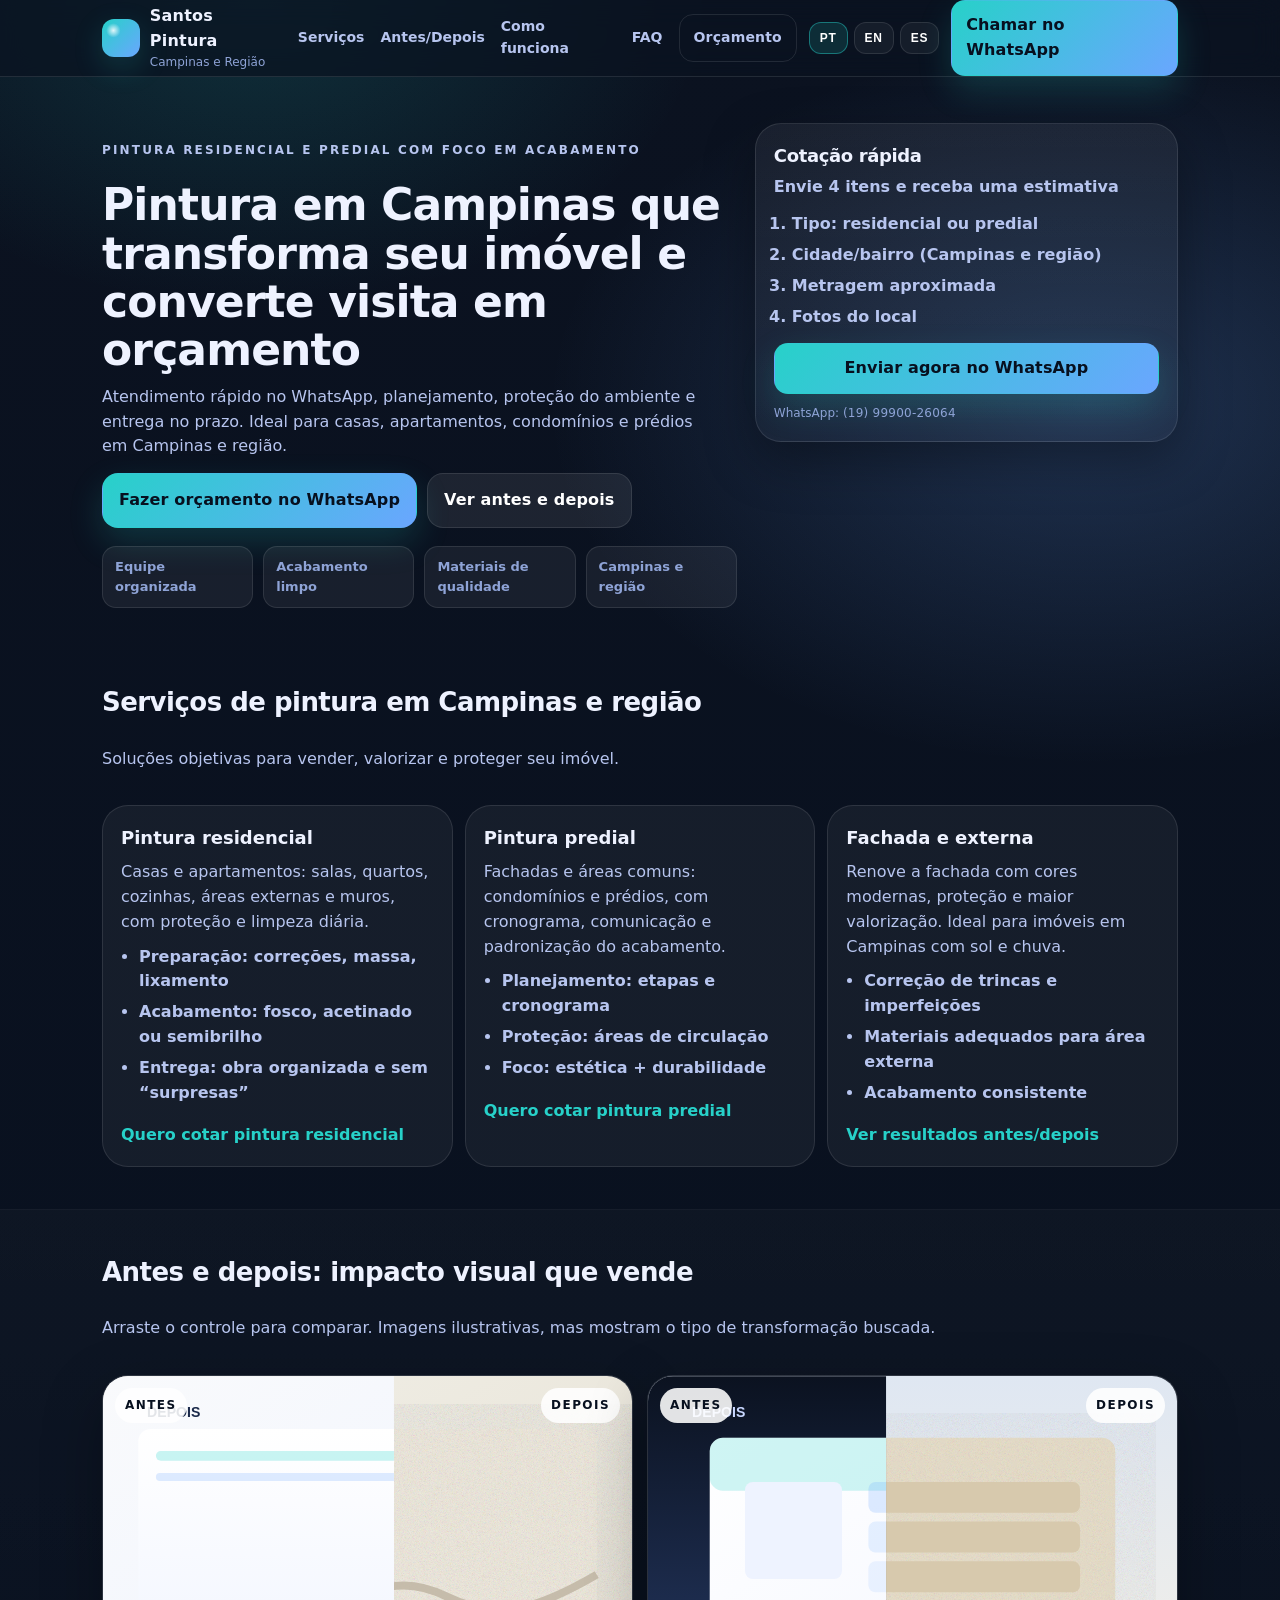
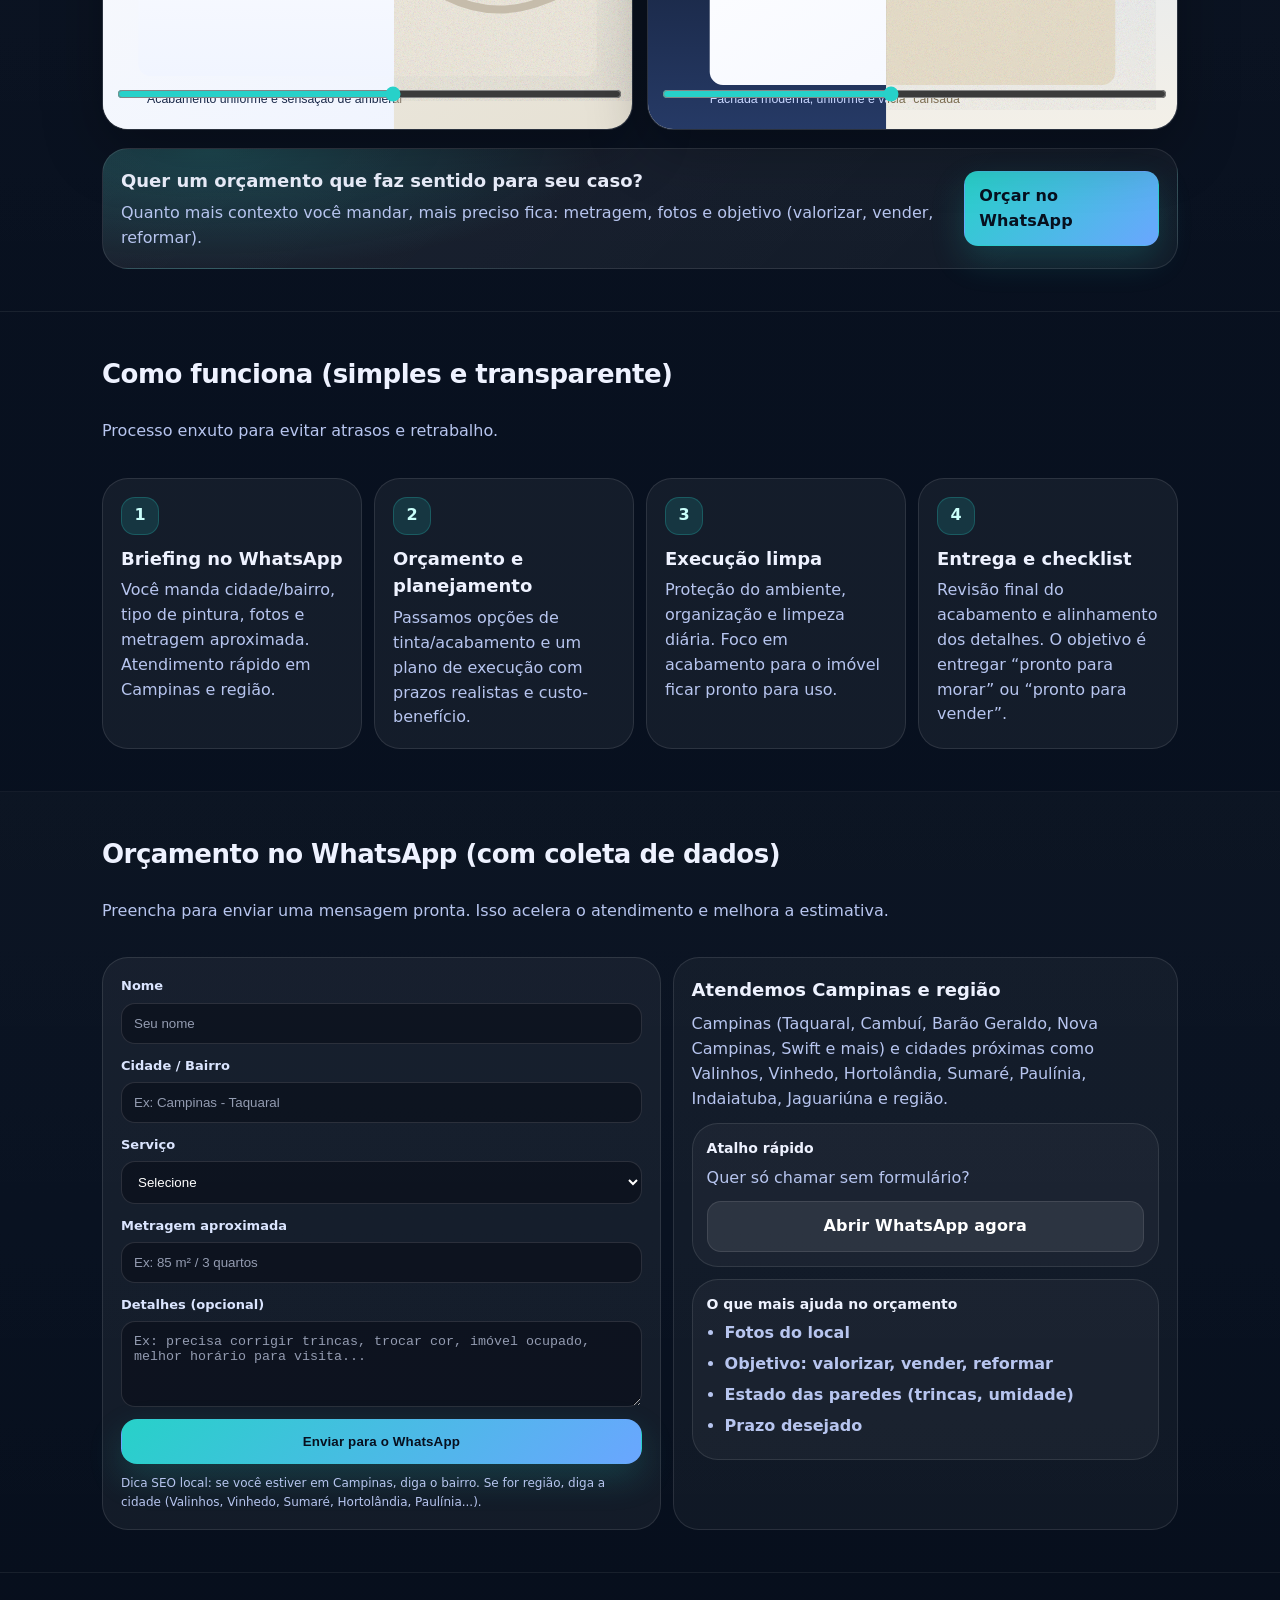
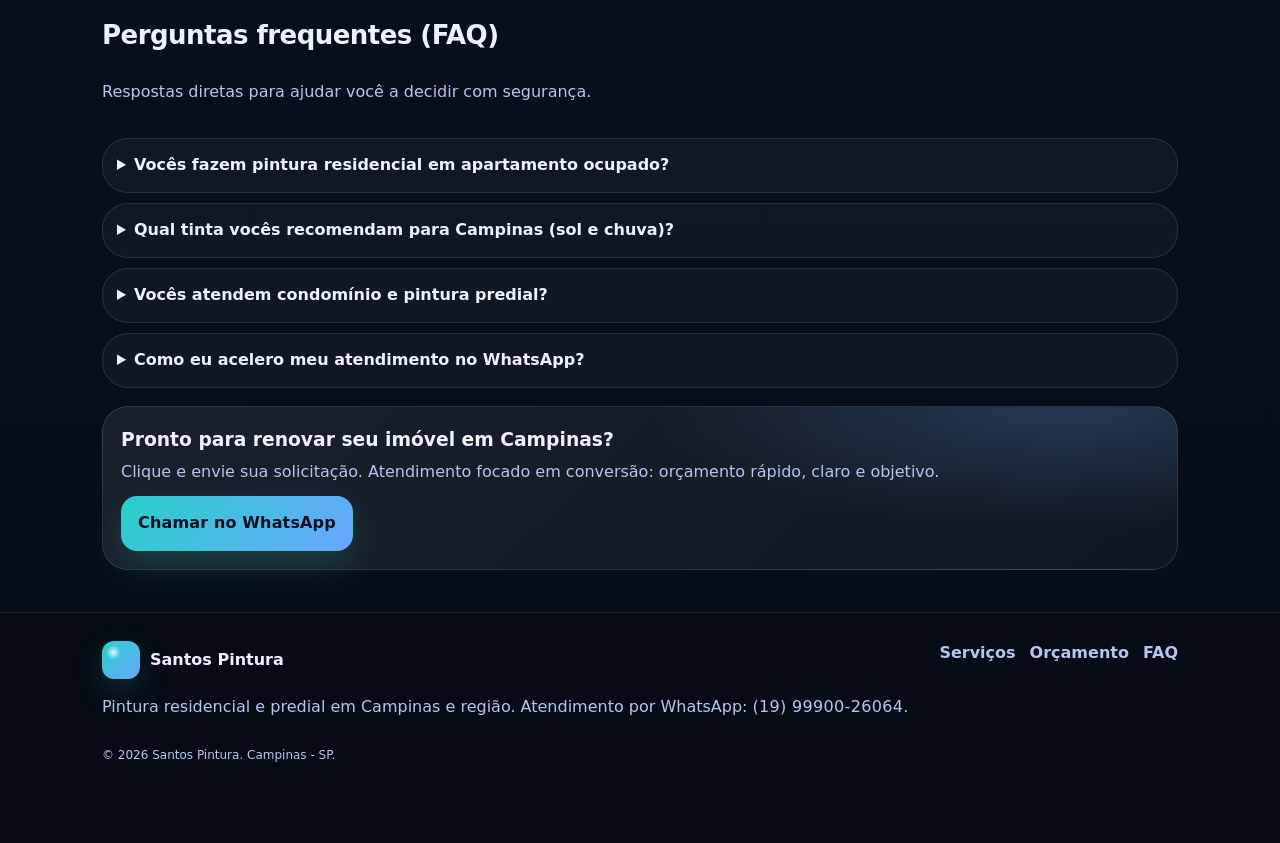
==== index.html @ 074a3c4b "Add language toggle" ====
<!doctype html>
<html lang="pt-BR">
  <head>
    <meta charset="utf-8" />
    <meta name="viewport" content="width=device-width, initial-scale=1" />
    <meta name="theme-color" content="#0b1220" />
    <meta name="robots" content="index,follow,max-image-preview:large,max-snippet:-1,max-video-preview:-1" />
    <title>Pintura Residencial e Predial em Campinas e Região | Santos Pintura</title>
    <meta
      name="description"
      content="Pintura residencial e predial em Campinas e região: orçamento rápido no WhatsApp, acabamento limpo, equipe organizada e entrega no prazo. Faça uma cotação agora."
    />
    <link rel="canonical" href="https://balaocastelo-dev.github.io/santospintura/" />
    <meta property="og:type" content="website" />
    <meta property="og:locale" content="pt_BR" />
    <meta property="og:site_name" content="Santos Pintura" />
    <meta property="og:title" content="Pintura Residencial e Predial em Campinas e Região | Santos Pintura" />
    <meta
      property="og:description"
      content="Orçamento rápido no WhatsApp. Pintura residencial e predial com acabamento limpo, equipe organizada e entrega no prazo em Campinas e região."
    />
    <meta property="og:url" content="https://balaocastelo-dev.github.io/santospintura/" />
    <meta property="og:image" content="data:image/svg+xml;utf8,<?xml version='1.0' encoding='UTF-8'?><svg xmlns='http://www.w3.org/2000/svg' width='1200' height='630' viewBox='0 0 1200 630'><defs><linearGradient id='g' x1='0' y1='0' x2='1' y2='1'><stop offset='0' stop-color='%230b1220'/><stop offset='1' stop-color='%231b2a4a'/></linearGradient></defs><rect width='1200' height='630' rx='36' fill='url(%23g)'/><circle cx='980' cy='160' r='120' fill='%2327d1c9' opacity='0.25'/><circle cx='1040' cy='220' r='160' fill='%236aa6ff' opacity='0.22'/><text x='72' y='220' fill='white' font-family='Segoe UI,Arial' font-size='58' font-weight='700'>Santos Pintura</text><text x='72' y='290' fill='%23c9d7ff' font-family='Segoe UI,Arial' font-size='34'>Pintura residencial e predial em Campinas</text><rect x='72' y='340' width='470' height='78' rx='18' fill='%2327d1c9'/><text x='104' y='392' fill='%230b1220' font-family='Segoe UI,Arial' font-size='30' font-weight='700'>Orçamento no WhatsApp</text><text x='72' y='480' fill='%23c9d7ff' font-family='Segoe UI,Arial' font-size='26'>Campinas • Valinhos • Vinhedo • Sumaré • Hortolândia</text></svg>" />
    <link rel="stylesheet" href="./styles.css" />
    <script type="application/ld+json">
      {
        "@context": "https://schema.org",
        "@type": "LocalBusiness",
        "name": "Santos Pintura",
        "url": "https://balaocastelo-dev.github.io/santospintura/",
        "telephone": "+55-19-99900-26064",
        "areaServed": [
          "Campinas - SP",
          "Valinhos - SP",
          "Vinhedo - SP",
          "Sumaré - SP",
          "Hortolândia - SP",
          "Paulínia - SP",
          "Indaiatuba - SP",
          "Jaguariúna - SP",
          "Americana - SP",
          "Nova Odessa - SP",
          "Santa Bárbara d'Oeste - SP"
        ],
        "address": { "@type": "PostalAddress", "addressLocality": "Campinas", "addressRegion": "SP", "addressCountry": "BR" },
        "geo": { "@type": "GeoCoordinates", "latitude": -22.9056, "longitude": -47.0608 },
        "priceRange": "$$",
        "openingHours": "Mo-Sa 08:00-18:00",
        "makesOffer": [
          {
            "@type": "Offer",
            "itemOffered": {
              "@type": "Service",
              "name": "Pintura residencial",
              "serviceType": "Pintura interna e externa",
              "areaServed": "Campinas e região"
            }
          },
          {
            "@type": "Offer",
            "itemOffered": {
              "@type": "Service",
              "name": "Pintura predial",
              "serviceType": "Pintura de fachada e áreas comuns",
              "areaServed": "Campinas e região"
            }
          }
        ]
      }
    </script>
    <script type="application/ld+json">
      {
        "@context": "https://schema.org",
        "@type": "FAQPage",
        "mainEntity": [
          {
            "@type": "Question",
            "name": "Vocês atendem Campinas e região?",
            "acceptedAnswer": {
              "@type": "Answer",
              "text": "Sim. Atendemos Campinas e cidades próximas como Valinhos, Vinhedo, Sumaré, Hortolândia, Paulínia, Indaiatuba, Jaguariúna e região."
            }
          },
          {
            "@type": "Question",
            "name": "Como funciona o orçamento pelo WhatsApp?",
            "acceptedAnswer": {
              "@type": "Answer",
              "text": "Você envia o tipo de serviço (residencial ou predial), a cidade/bairro, a metragem aproximada e fotos. Nós retornamos com estimativa e opções de visita técnica em Campinas e região."
            }
          },
          {
            "@type": "Question",
            "name": "Vocês fazem pintura com pouca sujeira?",
            "acceptedAnswer": {
              "@type": "Answer",
              "text": "Sim. Trabalhamos com proteção de móveis/pisos, organização do ambiente e limpeza diária. O objetivo é entregar uma obra de pintura limpa e com acabamento."
            }
          },
          {
            "@type": "Question",
            "name": "Em quanto tempo uma pintura residencial fica pronta?",
            "acceptedAnswer": {
              "@type": "Answer",
              "text": "Depende da metragem, estado das paredes e quantidade de demãos. Após entender seu cenário em Campinas ou região, informamos prazo realista e cronograma."
            }
          }
        ]
      }
    </script>
  </head>
  <body>
    <a class="skip-link" href="#conteudo">Pular para o conteúdo</a>
    <header class="site-header">
      <div class="container header-inner">
        <a class="brand" href="#topo" aria-label="Santos Pintura">
          <span class="brand-mark" aria-hidden="true"></span>
          <span class="brand-text">
            <span class="brand-name">Santos Pintura</span>
            <span class="brand-sub" data-i18n="brand_sub">Campinas e Região</span>
          </span>
        </a>
        <nav class="nav" aria-label="Navegação principal">
          <a href="#servicos" data-i18n="nav_services">Serviços</a>
          <a href="#antes-depois" data-i18n="nav_before_after">Antes/Depois</a>
          <a href="#processo" data-i18n="nav_how">Como funciona</a>
          <a href="#faq">FAQ</a>
          <a class="btn btn-ghost" href="#orcamento" data-i18n="nav_quote">Orçamento</a>
        </nav>
        <div class="lang-switch" role="group" aria-label="Idioma">
          <button type="button" data-lang="pt" aria-pressed="true">PT</button>
          <button type="button" data-lang="en" aria-pressed="false">EN</button>
          <button type="button" data-lang="es" aria-pressed="false">ES</button>
        </div>
        <div class="header-cta">
          <a class="btn btn-primary" id="ctaTop" href="#" rel="nofollow" data-i18n="cta_whatsapp">Chamar no WhatsApp</a>
        </div>
      </div>
    </header>

    <main id="conteudo">
      <section class="hero" id="topo">
        <div class="container hero-grid">
          <div class="hero-copy">
            <p class="eyebrow" data-i18n="hero_eyebrow">Pintura residencial e predial com foco em acabamento</p>
            <h1 data-i18n="hero_title">Pintura em Campinas que transforma seu imóvel e converte visita em orçamento</h1>
            <p class="lead" data-i18n="hero_lead">
              Atendimento rápido no WhatsApp, planejamento, proteção do ambiente e entrega no prazo. Ideal para casas, apartamentos,
              condomínios e prédios em Campinas e região.
            </p>
            <div class="hero-actions">
              <a class="btn btn-primary btn-lg" id="ctaHero" href="#" rel="nofollow" data-i18n="cta_quote_whatsapp">Fazer orçamento no WhatsApp</a>
              <a class="btn btn-secondary btn-lg" href="#antes-depois" data-i18n="cta_see_before_after">Ver antes e depois</a>
            </div>
            <ul class="trust">
              <li data-i18n="trust_1">Equipe organizada</li>
              <li data-i18n="trust_2">Acabamento limpo</li>
              <li data-i18n="trust_3">Materiais de qualidade</li>
              <li data-i18n="trust_4">Campinas e região</li>
            </ul>
          </div>
          <div class="hero-card" aria-label="Resumo do serviço">
            <div class="hero-card-top">
              <h2 class="card-title" data-i18n="card_title">Cotação rápida</h2>
              <p class="card-sub" data-i18n="card_sub">Envie 4 itens e receba uma estimativa</p>
            </div>
            <ol class="checklist">
              <li data-i18n="card_check_1">Tipo: residencial ou predial</li>
              <li data-i18n="card_check_2">Cidade/bairro (Campinas e região)</li>
              <li data-i18n="card_check_3">Metragem aproximada</li>
              <li data-i18n="card_check_4">Fotos do local</li>
            </ol>
            <a class="btn btn-primary btn-block" id="ctaCard" href="#" rel="nofollow" data-i18n="cta_send_now">Enviar agora no WhatsApp</a>
            <p class="mini"><span data-i18n="label_whatsapp">WhatsApp</span>: <span class="mono">(19) 99900-26064</span></p>
          </div>
        </div>
      </section>

      <section class="section" id="servicos">
        <div class="container">
          <div class="section-head">
            <h2 data-i18n="services_title">Serviços de pintura em Campinas e região</h2>
            <p class="muted" data-i18n="services_sub">Soluções objetivas para vender, valorizar e proteger seu imóvel.</p>
          </div>
          <div class="cards">
            <article class="card">
              <h3>Pintura residencial</h3>
              <p>Casas e apartamentos: salas, quartos, cozinhas, áreas externas e muros, com proteção e limpeza diária.</p>
              <ul class="bullets">
                <li>Preparação: correções, massa, lixamento</li>
                <li>Acabamento: fosco, acetinado ou semibrilho</li>
                <li>Entrega: obra organizada e sem “surpresas”</li>
              </ul>
              <a class="link" href="#orcamento">Quero cotar pintura residencial</a>
            </article>
            <article class="card">
              <h3>Pintura predial</h3>
              <p>Fachadas e áreas comuns: condomínios e prédios, com cronograma, comunicação e padronização do acabamento.</p>
              <ul class="bullets">
                <li>Planejamento: etapas e cronograma</li>
                <li>Proteção: áreas de circulação</li>
                <li>Foco: estética + durabilidade</li>
              </ul>
              <a class="link" href="#orcamento">Quero cotar pintura predial</a>
            </article>
            <article class="card">
              <h3>Fachada e externa</h3>
              <p>Renove a fachada com cores modernas, proteção e maior valorização. Ideal para imóveis em Campinas com sol e chuva.</p>
              <ul class="bullets">
                <li>Correção de trincas e imperfeições</li>
                <li>Materiais adequados para área externa</li>
                <li>Acabamento consistente</li>
              </ul>
              <a class="link" href="#antes-depois">Ver resultados antes/depois</a>
            </article>
          </div>
        </div>
      </section>

      <section class="section alt" id="antes-depois">
        <div class="container">
          <div class="section-head">
            <h2 data-i18n="ba_title">Antes e depois: impacto visual que vende</h2>
            <p class="muted" data-i18n="ba_sub">Arraste o controle para comparar. Imagens ilustrativas, mas mostram o tipo de transformação buscada.</p>
          </div>

          <div class="ba-grid">
            <div class="ba" data-ba>
              <div class="ba-images">
                <img
                  class="ba-img"
                  alt="Antes: parede manchada e sem padrão de acabamento"
                  src="data:image/svg+xml;utf8,<?xml version='1.0' encoding='UTF-8'?><svg xmlns='http://www.w3.org/2000/svg' width='1200' height='800' viewBox='0 0 1200 800'><defs><linearGradient id='bg' x1='0' y1='0' x2='1' y2='1'><stop offset='0' stop-color='%23f1efe7'/><stop offset='1' stop-color='%23e6e1d4'/></linearGradient><filter id='n'><feTurbulence type='fractalNoise' baseFrequency='0.8' numOctaves='3' stitchTiles='stitch'/><feColorMatrix type='matrix' values='1 0 0 0 0  0 1 0 0 0  0 0 1 0 0  0 0 0 0.45 0'/></filter></defs><rect width='1200' height='800' fill='url(%23bg)'/><rect x='80' y='120' width='1040' height='560' rx='28' fill='%23efe9dc'/><rect x='80' y='120' width='1040' height='560' rx='28' filter='url(%23n)' opacity='0.7'/><path d='M140 520c120-40 180 60 320 20s200-100 320-40 220 20 340-50' stroke='%23c3b9a7' stroke-width='18' fill='none' opacity='0.9'/><text x='100' y='94' font-family='Segoe UI,Arial' font-size='32' fill='%238a7f6f' font-weight='700'>ANTES</text><text x='100' y='742' font-family='Segoe UI,Arial' font-size='28' fill='%238a7f6f'>Paredes com manchas e acabamento irregular</text></svg>"
                />
                <img
                  class="ba-img ba-after"
                  alt="Depois: parede uniforme com acabamento moderno"
                  src="data:image/svg+xml;utf8,<?xml version='1.0' encoding='UTF-8'?><svg xmlns='http://www.w3.org/2000/svg' width='1200' height='800' viewBox='0 0 1200 800'><defs><linearGradient id='bg' x1='0' y1='0' x2='1' y2='1'><stop offset='0' stop-color='%23f9fafc'/><stop offset='1' stop-color='%23eef3ff'/></linearGradient><linearGradient id='wall' x1='0' y1='0' x2='0' y2='1'><stop offset='0' stop-color='%23ffffff'/><stop offset='1' stop-color='%23f1f5ff'/></linearGradient></defs><rect width='1200' height='800' fill='url(%23bg)'/><rect x='80' y='120' width='1040' height='560' rx='28' fill='url(%23wall)'/><rect x='120' y='170' width='960' height='22' rx='11' fill='%2327d1c9' opacity='0.25'/><rect x='120' y='220' width='640' height='18' rx='9' fill='%236aa6ff' opacity='0.22'/><text x='100' y='94' font-family='Segoe UI,Arial' font-size='32' fill='%231b2a4a' font-weight='800'>DEPOIS</text><text x='100' y='742' font-family='Segoe UI,Arial' font-size='28' fill='%231b2a4a'>Acabamento uniforme e sensação de ambiente novo</text></svg>"
                />
              </div>
              <input class="ba-range" type="range" min="0" max="100" value="55" aria-label="Controle de comparação antes e depois" />
              <div class="ba-labels" aria-hidden="true">
                <span>Antes</span>
                <span>Depois</span>
              </div>
            </div>

            <div class="ba" data-ba>
              <div class="ba-images">
                <img
                  class="ba-img"
                  alt="Antes: fachada com desgaste e tonalidade sem padrão"
                  src="data:image/svg+xml;utf8,<?xml version='1.0' encoding='UTF-8'?><svg xmlns='http://www.w3.org/2000/svg' width='1200' height='800' viewBox='0 0 1200 800'><defs><linearGradient id='sky' x1='0' y1='0' x2='0' y2='1'><stop offset='0' stop-color='%23dfe7f2'/><stop offset='1' stop-color='%23f3f0e8'/></linearGradient><filter id='n'><feTurbulence type='fractalNoise' baseFrequency='0.9' numOctaves='3' stitchTiles='stitch'/><feColorMatrix type='matrix' values='1 0 0 0 0  0 1 0 0 0  0 0 1 0 0  0 0 0 0.35 0'/></filter></defs><rect width='1200' height='800' fill='url(%23sky)'/><rect x='140' y='140' width='920' height='560' rx='30' fill='%23e7ddc7'/><rect x='140' y='140' width='920' height='560' rx='30' filter='url(%23n)' opacity='0.7'/><rect x='220' y='240' width='220' height='220' rx='18' fill='%23d7c9ad'/><rect x='500' y='240' width='480' height='70' rx='16' fill='%23d7c9ad'/><rect x='500' y='330' width='480' height='70' rx='16' fill='%23d7c9ad'/><rect x='500' y='420' width='480' height='70' rx='16' fill='%23d7c9ad'/><text x='100' y='94' font-family='Segoe UI,Arial' font-size='32' fill='%237c6d52' font-weight='700'>ANTES</text><text x='140' y='742' font-family='Segoe UI,Arial' font-size='28' fill='%237c6d52'>Fachada com desgaste e aparência “cansada”</text></svg>"
                />
                <img
                  class="ba-img ba-after"
                  alt="Depois: fachada com pintura moderna e acabamento consistente"
                  src="data:image/svg+xml;utf8,<?xml version='1.0' encoding='UTF-8'?><svg xmlns='http://www.w3.org/2000/svg' width='1200' height='800' viewBox='0 0 1200 800'><defs><linearGradient id='sky' x1='0' y1='0' x2='0' y2='1'><stop offset='0' stop-color='%230b1220'/><stop offset='1' stop-color='%23263a66'/></linearGradient><linearGradient id='bld' x1='0' y1='0' x2='1' y2='1'><stop offset='0' stop-color='%23ffffff'/><stop offset='1' stop-color='%23f3f6ff'/></linearGradient></defs><rect width='1200' height='800' fill='url(%23sky)'/><rect x='140' y='140' width='920' height='560' rx='30' fill='url(%23bld)'/><rect x='140' y='140' width='920' height='120' rx='30' fill='%2327d1c9' opacity='0.22'/><rect x='220' y='240' width='220' height='220' rx='18' fill='%23eef3ff'/><rect x='500' y='240' width='480' height='70' rx='16' fill='%236aa6ff' opacity='0.22'/><rect x='500' y='330' width='480' height='70' rx='16' fill='%236aa6ff' opacity='0.16'/><rect x='500' y='420' width='480' height='70' rx='16' fill='%236aa6ff' opacity='0.12'/><text x='100' y='94' font-family='Segoe UI,Arial' font-size='32' fill='%23c9d7ff' font-weight='800'>DEPOIS</text><text x='140' y='742' font-family='Segoe UI,Arial' font-size='28' fill='%23c9d7ff'>Fachada moderna, uniforme e valorizada</text></svg>"
                />
              </div>
              <input class="ba-range" type="range" min="0" max="100" value="45" aria-label="Controle de comparação antes e depois" />
              <div class="ba-labels" aria-hidden="true">
                <span>Antes</span>
                <span>Depois</span>
              </div>
            </div>
          </div>

          <div class="cta-band">
            <div>
              <h3 data-i18n="band_title">Quer um orçamento que faz sentido para seu caso?</h3>
              <p class="muted" data-i18n="band_sub">Quanto mais contexto você mandar, mais preciso fica: metragem, fotos e objetivo (valorizar, vender, reformar).</p>
            </div>
            <a class="btn btn-primary" id="ctaBand" href="#" rel="nofollow" data-i18n="cta_quote_short">Orçar no WhatsApp</a>
          </div>
        </div>
      </section>

      <section class="section" id="processo">
        <div class="container">
          <div class="section-head">
            <h2 data-i18n="how_title">Como funciona (simples e transparente)</h2>
            <p class="muted" data-i18n="how_sub">Processo enxuto para evitar atrasos e retrabalho.</p>
          </div>
          <div class="steps">
            <div class="step">
              <div class="step-num">1</div>
              <h3>Briefing no WhatsApp</h3>
              <p>Você manda cidade/bairro, tipo de pintura, fotos e metragem aproximada. Atendimento rápido em Campinas e região.</p>
            </div>
            <div class="step">
              <div class="step-num">2</div>
              <h3>Orçamento e planejamento</h3>
              <p>Passamos opções de tinta/acabamento e um plano de execução com prazos realistas e custo-benefício.</p>
            </div>
            <div class="step">
              <div class="step-num">3</div>
              <h3>Execução limpa</h3>
              <p>Proteção do ambiente, organização e limpeza diária. Foco em acabamento para o imóvel ficar pronto para uso.</p>
            </div>
            <div class="step">
              <div class="step-num">4</div>
              <h3>Entrega e checklist</h3>
              <p>Revisão final do acabamento e alinhamento dos detalhes. O objetivo é entregar “pronto para morar” ou “pronto para vender”.</p>
            </div>
          </div>
        </div>
      </section>

      <section class="section alt" id="orcamento">
        <div class="container">
          <div class="section-head">
            <h2 data-i18n="quote_title">Orçamento no WhatsApp (com coleta de dados)</h2>
            <p class="muted" data-i18n="quote_sub">Preencha para enviar uma mensagem pronta. Isso acelera o atendimento e melhora a estimativa.</p>
          </div>

          <div class="form-grid">
            <form class="lead-form" id="leadForm" autocomplete="on">
              <div class="field">
                <label for="nome" data-i18n="f_name">Nome</label>
                <input id="nome" name="nome" type="text" placeholder="Seu nome" required />
              </div>
              <div class="field">
                <label for="cidade" data-i18n="f_city">Cidade / Bairro</label>
                <input id="cidade" name="cidade" type="text" placeholder="Ex: Campinas - Taquaral" required />
              </div>
              <div class="field">
                <label for="tipo" data-i18n="f_service">Serviço</label>
                <select id="tipo" name="tipo" required>
                  <option value="" selected disabled>Selecione</option>
                  <option value="Pintura residencial">Pintura residencial</option>
                  <option value="Pintura predial">Pintura predial</option>
                  <option value="Pintura de fachada">Pintura de fachada</option>
                  <option value="Pintura interna">Pintura interna</option>
                  <option value="Pintura externa">Pintura externa</option>
                </select>
              </div>
              <div class="field">
                <label for="metragem" data-i18n="f_size">Metragem aproximada</label>
                <input id="metragem" name="metragem" type="text" placeholder="Ex: 85 m² / 3 quartos" />
              </div>
              <div class="field field-full">
                <label for="mensagem" data-i18n="f_details">Detalhes (opcional)</label>
                <textarea
                  id="mensagem"
                  name="mensagem"
                  rows="4"
                  placeholder="Ex: precisa corrigir trincas, trocar cor, imóvel ocupado, melhor horário para visita..."
                ></textarea>
              </div>
              <button class="btn btn-primary btn-lg btn-block" type="submit" data-i18n="f_submit">Enviar para o WhatsApp</button>
              <p class="mini muted" data-i18n="f_tip">
                Dica SEO local: se você estiver em Campinas, diga o bairro. Se for região, diga a cidade (Valinhos, Vinhedo, Sumaré, Hortolândia, Paulínia...).
              </p>
            </form>

            <aside class="aside">
              <h3>Atendemos Campinas e região</h3>
              <p class="muted">
                Campinas (Taquaral, Cambuí, Barão Geraldo, Nova Campinas, Swift e mais) e cidades próximas como Valinhos, Vinhedo, Hortolândia,
                Sumaré, Paulínia, Indaiatuba, Jaguariúna e região.
              </p>
              <div class="aside-box">
                <h4>Atalho rápido</h4>
                <p class="muted">Quer só chamar sem formulário?</p>
                <a class="btn btn-secondary btn-block" id="ctaAside" href="#" rel="nofollow">Abrir WhatsApp agora</a>
              </div>
              <div class="aside-box">
                <h4>O que mais ajuda no orçamento</h4>
                <ul class="bullets">
                  <li>Fotos do local</li>
                  <li>Objetivo: valorizar, vender, reformar</li>
                  <li>Estado das paredes (trincas, umidade)</li>
                  <li>Prazo desejado</li>
                </ul>
              </div>
            </aside>
          </div>
        </div>
      </section>

      <section class="section" id="faq">
        <div class="container">
          <div class="section-head">
            <h2 data-i18n="faq_title">Perguntas frequentes (FAQ)</h2>
            <p class="muted" data-i18n="faq_sub">Respostas diretas para ajudar você a decidir com segurança.</p>
          </div>

          <div class="faq">
            <details>
              <summary>Vocês fazem pintura residencial em apartamento ocupado?</summary>
              <p>Sim. Organizamos a execução por ambientes, com proteção de móveis e limpeza diária, para reduzir transtorno.</p>
            </details>
            <details>
              <summary>Qual tinta vocês recomendam para Campinas (sol e chuva)?</summary>
              <p>A escolha depende da superfície e exposição. Para áreas externas, priorizamos produtos adequados para durabilidade e fácil manutenção.</p>
            </details>
            <details>
              <summary>Vocês atendem condomínio e pintura predial?</summary>
              <p>Sim. Montamos cronograma, alinhamos circulação e definimos padrão de acabamento para fachada e áreas comuns.</p>
            </details>
            <details>
              <summary>Como eu acelero meu atendimento no WhatsApp?</summary>
              <p>Envie cidade/bairro, tipo de serviço, metragem aproximada e fotos. Se houver trincas, umidade ou necessidade de reparos, informe.</p>
            </details>
          </div>

          <div class="final-cta">
            <h3 data-i18n="final_title">Pronto para renovar seu imóvel em Campinas?</h3>
            <p class="muted" data-i18n="final_sub">Clique e envie sua solicitação. Atendimento focado em conversão: orçamento rápido, claro e objetivo.</p>
            <a class="btn btn-primary btn-lg" id="ctaFinal" href="#" rel="nofollow" data-i18n="cta_whatsapp">Chamar no WhatsApp</a>
          </div>
        </div>
      </section>
    </main>

    <footer class="footer">
      <div class="container footer-inner">
        <div class="foot-left">
          <div class="brand-inline">
            <span class="brand-mark" aria-hidden="true"></span>
            <strong>Santos Pintura</strong>
          </div>
          <p class="muted">
            Pintura residencial e predial em Campinas e região. Atendimento por WhatsApp: <span class="mono">(19) 99900-26064</span>.
          </p>
        </div>
        <div class="foot-right">
          <a href="#servicos">Serviços</a>
          <a href="#orcamento">Orçamento</a>
          <a href="#faq">FAQ</a>
        </div>
      </div>
      <div class="container foot-bottom">
        <p class="mini muted">© <span id="ano"></span> Santos Pintura. Campinas - SP.</p>
      </div>
    </footer>

    <div class="sticky-cta" role="region" aria-label="Ação rápida">
      <a class="btn btn-primary btn-block" id="ctaSticky" href="#" rel="nofollow" data-i18n="cta_quote_short">Orçar no WhatsApp</a>
    </div>

    <script>
      (function () {
        var translations = {
          pt: {
            brand_sub: "Campinas e Região",
            nav_services: "Serviços",
            nav_before_after: "Antes/Depois",
            nav_how: "Como funciona",
            nav_quote: "Orçamento",
            cta_whatsapp: "Chamar no WhatsApp",
            cta_quote_whatsapp: "Fazer orçamento no WhatsApp",
            cta_see_before_after: "Ver antes e depois",
            cta_send_now: "Enviar agora no WhatsApp",
            cta_quote_short: "Orçar no WhatsApp",
            label_whatsapp: "WhatsApp",
            hero_eyebrow: "Pintura residencial e predial com foco em acabamento",
            hero_title: "Pintura em Campinas que transforma seu imóvel e converte visita em orçamento",
            hero_lead:
              "Atendimento rápido no WhatsApp, planejamento, proteção do ambiente e entrega no prazo. Ideal para casas, apartamentos, condomínios e prédios em Campinas e região.",
            trust_1: "Equipe organizada",
            trust_2: "Acabamento limpo",
            trust_3: "Materiais de qualidade",
            trust_4: "Campinas e região",
            card_title: "Cotação rápida",
            card_sub: "Envie 4 itens e receba uma estimativa",
            card_check_1: "Tipo: residencial ou predial",
            card_check_2: "Cidade/bairro (Campinas e região)",
            card_check_3: "Metragem aproximada",
            card_check_4: "Fotos do local",
            services_title: "Serviços de pintura em Campinas e região",
            services_sub: "Soluções objetivas para vender, valorizar e proteger seu imóvel.",
            ba_title: "Antes e depois: impacto visual que vende",
            ba_sub: "Arraste o controle para comparar. Imagens ilustrativas, mas mostram o tipo de transformação buscada.",
            band_title: "Quer um orçamento que faz sentido para seu caso?",
            band_sub: "Quanto mais contexto você mandar, mais preciso fica: metragem, fotos e objetivo (valorizar, vender, reformar).",
            how_title: "Como funciona (simples e transparente)",
            how_sub: "Processo enxuto para evitar atrasos e retrabalho.",
            quote_title: "Orçamento no WhatsApp (com coleta de dados)",
            quote_sub: "Preencha para enviar uma mensagem pronta. Isso acelera o atendimento e melhora a estimativa.",
            f_name: "Nome",
            f_city: "Cidade / Bairro",
            f_service: "Serviço",
            f_size: "Metragem aproximada",
            f_details: "Detalhes (opcional)",
            f_submit: "Enviar para o WhatsApp",
            f_tip:
              "Dica SEO local: se você estiver em Campinas, diga o bairro. Se for região, diga a cidade (Valinhos, Vinhedo, Sumaré, Hortolândia, Paulínia...).",
            faq_title: "Perguntas frequentes (FAQ)",
            faq_sub: "Respostas diretas para ajudar você a decidir com segurança.",
            final_title: "Pronto para renovar seu imóvel em Campinas?",
            final_sub: "Clique e envie sua solicitação. Atendimento focado em conversão: orçamento rápido, claro e objetivo."
          },
          en: {
            brand_sub: "Campinas & Nearby Cities",
            nav_services: "Services",
            nav_before_after: "Before/After",
            nav_how: "How it works",
            nav_quote: "Quote",
            cta_whatsapp: "WhatsApp us",
            cta_quote_whatsapp: "Get a WhatsApp quote",
            cta_see_before_after: "See before & after",
            cta_send_now: "Send on WhatsApp",
            cta_quote_short: "Quote on WhatsApp",
            label_whatsapp: "WhatsApp",
            hero_eyebrow: "Residential & building painting focused on finish",
            hero_title: "Painting in Campinas that upgrades your property and turns visits into quotes",
            hero_lead:
              "Fast WhatsApp support, planning, protection and on-time delivery. Ideal for houses, apartments, condos and buildings in Campinas and nearby cities.",
            trust_1: "Organized crew",
            trust_2: "Clean finish",
            trust_3: "Quality materials",
            trust_4: "Campinas area",
            card_title: "Fast estimate",
            card_sub: "Send 4 items and get an estimate",
            card_check_1: "Type: residential or building",
            card_check_2: "City/neighborhood (Campinas area)",
            card_check_3: "Approx. size",
            card_check_4: "Photos",
            services_title: "Painting services in Campinas & region",
            services_sub: "Practical solutions to sell, upgrade and protect your property.",
            ba_title: "Before & after: visual impact that sells",
            ba_sub: "Drag the slider to compare. Illustrative images showing the type of transformation we aim for.",
            band_title: "Want a quote that fits your case?",
            band_sub: "More context = better estimate: size, photos and goal (sell, upgrade, remodel).",
            how_title: "How it works (simple & clear)",
            how_sub: "Lean process to avoid delays and rework.",
            quote_title: "WhatsApp quote (lead capture)",
            quote_sub: "Fill it to send a ready message. It speeds up service and improves the estimate.",
            f_name: "Name",
            f_city: "City / Neighborhood",
            f_service: "Service",
            f_size: "Approx. size",
            f_details: "Details (optional)",
            f_submit: "Send to WhatsApp",
            f_tip: "Local tip: share your neighborhood in Campinas or your city if nearby.",
            faq_title: "FAQ",
            faq_sub: "Direct answers to help you decide with confidence.",
            final_title: "Ready to renew your property in Campinas?",
            final_sub: "Click and send your request. Fast, clear and objective quoting."
          },
          es: {
            brand_sub: "Campinas y Región",
            nav_services: "Servicios",
            nav_before_after: "Antes/Después",
            nav_how: "Cómo funciona",
            nav_quote: "Presupuesto",
            cta_whatsapp: "Hablar por WhatsApp",
            cta_quote_whatsapp: "Pedir presupuesto",
            cta_see_before_after: "Ver antes y después",
            cta_send_now: "Enviar por WhatsApp",
            cta_quote_short: "Presupuesto por WhatsApp",
            label_whatsapp: "WhatsApp",
            hero_eyebrow: "Pintura residencial y predial con foco en acabado",
            hero_title: "Pintura en Campinas que renueva tu inmueble y convierte visitas en presupuestos",
            hero_lead:
              "Atención rápida por WhatsApp, planificación, protección del ambiente y entrega a tiempo. Ideal para casas, departamentos, condominios y edificios en Campinas y región.",
            trust_1: "Equipo organizado",
            trust_2: "Acabado limpio",
            trust_3: "Materiales de calidad",
            trust_4: "Campinas y región",
            card_title: "Estimación rápida",
            card_sub: "Envía 4 datos y recibe una estimación",
            card_check_1: "Tipo: residencial o predial",
            card_check_2: "Ciudad/barrio (Campinas y región)",
            card_check_3: "Metraje aproximado",
            card_check_4: "Fotos del lugar",
            services_title: "Servicios de pintura en Campinas y región",
            services_sub: "Soluciones prácticas para vender, valorizar y proteger tu inmueble.",
            ba_title: "Antes y después: impacto visual que vende",
            ba_sub: "Arrastra el control para comparar. Imágenes ilustrativas del tipo de transformación buscada.",
            band_title: "¿Quieres un presupuesto acorde a tu caso?",
            band_sub: "Más contexto = mejor estimación: metraje, fotos y objetivo (vender, valorizar, reformar).",
            how_title: "Cómo funciona (simple y transparente)",
            how_sub: "Proceso ágil para evitar retrasos y retrabajo.",
            quote_title: "Presupuesto por WhatsApp (captación)",
            quote_sub: "Completa para enviar un mensaje listo. Acelera la atención y mejora la estimación.",
            f_name: "Nombre",
            f_city: "Ciudad / Barrio",
            f_service: "Servicio",
            f_size: "Metraje aproximado",
            f_details: "Detalles (opcional)",
            f_submit: "Enviar a WhatsApp",
            f_tip: "Consejo local: indica tu barrio en Campinas o tu ciudad si es cercana.",
            faq_title: "Preguntas frecuentes",
            faq_sub: "Respuestas directas para decidir con seguridad.",
            final_title: "¿Listo para renovar tu inmueble en Campinas?",
            final_sub: "Haz clic y envía tu solicitud. Presupuesto rápido, claro y objetivo."
          }
        };

        var phoneE164 = "5519990026064";
        var defaultMessage =
          "Olá! Quero orçamento de pintura em Campinas e região.%0A%0ATipo: %0ACidade/Bairro: %0AMetragem aproximada: %0AFotos: (vou enviar)%0A%0AObrigado!";

        function buildWhatsappUrl(message) {
          return "https://wa.me/" + phoneE164 + "?text=" + message;
        }

        function setHref(id, message) {
          var el = document.getElementById(id);
          if (!el) return;
          el.setAttribute("href", buildWhatsappUrl(message));
        }

        function applyLang(lang) {
          var dict = translations[lang] || translations.pt;
          document.documentElement.setAttribute("lang", lang === "pt" ? "pt-BR" : lang);
          document.querySelectorAll("[data-i18n]").forEach(function (el) {
            var key = el.getAttribute("data-i18n");
            var val = dict[key];
            if (typeof val === "string") el.textContent = val;
          });
          document.querySelectorAll(".lang-switch button[data-lang]").forEach(function (btn) {
            btn.setAttribute("aria-pressed", btn.getAttribute("data-lang") === lang ? "true" : "false");
          });
        }

        setHref("ctaTop", defaultMessage);
        setHref("ctaHero", defaultMessage);
        setHref("ctaCard", defaultMessage);
        setHref("ctaBand", defaultMessage);
        setHref("ctaAside", defaultMessage);
        setHref("ctaFinal", defaultMessage);
        setHref("ctaSticky", defaultMessage);

        var yearEl = document.getElementById("ano");
        if (yearEl) yearEl.textContent = String(new Date().getFullYear());

        var langButtons = document.querySelectorAll(".lang-switch button[data-lang]");
        langButtons.forEach(function (btn) {
          btn.addEventListener("click", function () {
            applyLang(btn.getAttribute("data-lang") || "pt");
          });
        });

        var form = document.getElementById("leadForm");
        if (form) {
          form.addEventListener("submit", function (e) {
            e.preventDefault();
            var nome = (document.getElementById("nome") || {}).value || "";
            var cidade = (document.getElementById("cidade") || {}).value || "";
            var tipo = (document.getElementById("tipo") || {}).value || "";
            var metragem = (document.getElementById("metragem") || {}).value || "";
            var mensagem = (document.getElementById("mensagem") || {}).value || "";

            var text =
              "Olá! Meu nome é " +
              nome.trim() +
              ". Quero orçamento de " +
              tipo.trim() +
              ".%0A%0ACidade/Bairro: " +
              cidade.trim() +
              "%0AMetragem aproximada: " +
              (metragem.trim() || "—") +
              "%0ADetalhes: " +
              (mensagem.trim() || "—") +
              "%0A%0AFotos: vou enviar agora.%0A%0AAtendimento Campinas e região.";

            window.open(buildWhatsappUrl(text), "_blank", "noopener,noreferrer");
          });
        }

        var blocks = document.querySelectorAll("[data-ba]");
        function updateBA(block, value) {
          var after = block.querySelector(".ba-after");
          if (!after) return;
          after.style.clipPath = "inset(0 " + (100 - value) + "% 0 0)";
        }
        blocks.forEach(function (block) {
          var range = block.querySelector(".ba-range");
          if (!range) return;
          updateBA(block, Number(range.value || 50));
          range.addEventListener("input", function () {
            updateBA(block, Number(range.value || 50));
          });
        });

        applyLang("pt");
      })();
    </script>
  </body>
</html>
---- styles.css ----
:root{
  --bg:#0b1220;
  --panel:#0f1930;
  --card:#0e1830;
  --text:#eef2ff;
  --muted:#b7c5ef;
  --muted2:#8ea3d6;
  --accent:#27d1c9;
  --accent2:#6aa6ff;
  --border:rgba(255,255,255,0.10);
  --shadow:0 18px 50px rgba(0,0,0,0.35);
  --radius:18px;
  --radius2:26px;
  --max:1120px;
}

*{box-sizing:border-box}
html{scroll-behavior:smooth}
body{
  margin:0;
  font-family:ui-sans-serif, system-ui, -apple-system, "Segoe UI", Roboto, Arial, "Noto Sans", "Liberation Sans", sans-serif;
  line-height:1.55;
  color:var(--text);
  background:
    radial-gradient(900px 600px at 85% 10%, rgba(106,166,255,0.22), transparent 60%),
    radial-gradient(820px 560px at 20% 0%, rgba(39,209,201,0.16), transparent 55%),
    linear-gradient(180deg, var(--bg), #07101f 70%, #070d18);
}

a{color:inherit;text-decoration:none}
img{max-width:100%;height:auto;display:block}

.container{width:100%;max-width:var(--max);margin:0 auto;padding:0 16px}

.skip-link{
  position:absolute;
  left:-9999px;
  top:0;
  padding:10px 12px;
  background:#fff;
  color:#000;
  border-radius:10px;
  z-index:1000;
}
.skip-link:focus{left:12px;top:12px}

.site-header{
  position:sticky;
  top:0;
  z-index:50;
  background:rgba(11,18,32,0.72);
  backdrop-filter:blur(14px);
  border-bottom:1px solid var(--border);
}
.header-inner{
  display:flex;
  align-items:center;
  justify-content:space-between;
  gap:12px;
  padding:12px 0;
}
.brand{display:flex;align-items:center;gap:10px;min-width:0}
.brand-mark{
  width:38px;height:38px;border-radius:12px;
  background:
    radial-gradient(12px 12px at 30% 30%, rgba(255,255,255,0.85), transparent 60%),
    linear-gradient(135deg, var(--accent), var(--accent2));
  box-shadow:0 10px 30px rgba(39,209,201,0.18);
}
.brand-text{display:flex;flex-direction:column;min-width:0}
.brand-name{font-weight:800;letter-spacing:0.2px}
.brand-sub{font-size:12px;color:var(--muted2)}

.nav{display:none;gap:16px;align-items:center}
.nav a{color:var(--muted);font-weight:600;font-size:14px}
.nav a:hover{color:#fff}
.header-cta{display:flex;align-items:center;gap:10px}
.lang-switch{display:flex;align-items:center;gap:6px}
.lang-switch button{
  appearance:none;
  border:1px solid var(--border);
  background:rgba(255,255,255,0.05);
  color:#fff;
  border-radius:12px;
  padding:8px 10px;
  font-weight:900;
  font-size:12px;
  letter-spacing:0.06em;
  cursor:pointer;
}
.lang-switch button[aria-pressed="true"]{
  border-color:rgba(39,209,201,0.45);
  background:rgba(39,209,201,0.14);
}
.lang-switch button:hover{background:rgba(255,255,255,0.08)}

.btn{
  display:inline-flex;
  align-items:center;
  justify-content:center;
  gap:10px;
  border-radius:14px;
  border:1px solid transparent;
  padding:12px 14px;
  font-weight:800;
  letter-spacing:0.15px;
  cursor:pointer;
  user-select:none;
  transition:transform 160ms ease, box-shadow 160ms ease, background 160ms ease, border-color 160ms ease;
}
.btn:active{transform:translateY(1px)}
.btn-primary{
  background:linear-gradient(135deg, var(--accent), var(--accent2));
  color:#07101f;
  box-shadow:0 14px 34px rgba(39,209,201,0.18);
}
.btn-primary:hover{box-shadow:0 18px 48px rgba(39,209,201,0.25)}
.btn-secondary{
  background:rgba(255,255,255,0.08);
  border-color:var(--border);
  color:#fff;
}
.btn-secondary:hover{background:rgba(255,255,255,0.10)}
.btn-ghost{
  background:transparent;
  border-color:var(--border);
  color:#fff;
}
.btn-ghost:hover{background:rgba(255,255,255,0.06)}
.btn-lg{padding:14px 16px;border-radius:16px}
.btn-block{width:100%}

.hero{padding:34px 0 18px}
.hero-grid{display:grid;grid-template-columns:1fr;gap:16px}
.hero-copy{padding:6px 0}
.eyebrow{display:inline-block;color:var(--muted);font-weight:800;font-size:12px;letter-spacing:0.18em;text-transform:uppercase}
h1{
  margin:10px 0 10px;
  font-size:34px;
  line-height:1.1;
  letter-spacing:-0.02em;
}
.lead{margin:0;color:var(--muted);font-size:16px;max-width:60ch}
.hero-actions{display:flex;flex-direction:column;gap:10px;margin-top:14px}
.trust{
  margin:18px 0 0;
  padding:0;
  list-style:none;
  display:grid;
  grid-template-columns:1fr 1fr;
  gap:10px;
  color:var(--muted2);
  font-weight:700;
  font-size:13px;
}
.trust li{
  background:rgba(255,255,255,0.06);
  border:1px solid var(--border);
  border-radius:14px;
  padding:10px 12px;
}

.hero-card{
  border:1px solid var(--border);
  background:linear-gradient(180deg, rgba(255,255,255,0.06), rgba(255,255,255,0.03));
  border-radius:var(--radius2);
  box-shadow:var(--shadow);
  padding:18px;
}
.hero-card-top{margin-bottom:10px}
.card-title{margin:0;font-size:18px}
.card-sub{margin:6px 0 0;color:var(--muted);font-weight:650}
.checklist{margin:12px 0 14px;padding-left:18px;color:var(--muted);font-weight:650}
.checklist li{margin:6px 0}
.mini{margin:10px 0 0;font-size:12px;color:var(--muted2)}
.mono{font-variant-numeric:tabular-nums;font-feature-settings:"tnum" 1;letter-spacing:0.02em}

.section{padding:42px 0}
.section.alt{
  background:linear-gradient(180deg, rgba(255,255,255,0.02), rgba(255,255,255,0.00));
  border-top:1px solid rgba(255,255,255,0.05);
  border-bottom:1px solid rgba(255,255,255,0.05);
}
.section-head{display:flex;flex-direction:column;gap:8px;margin-bottom:18px}
h2{margin:0;font-size:26px;letter-spacing:-0.02em}
.muted{color:var(--muted)}

.cards{display:grid;grid-template-columns:1fr;gap:12px}
.card{
  border:1px solid var(--border);
  background:rgba(255,255,255,0.05);
  border-radius:var(--radius2);
  padding:18px;
}
.card h3{margin:0 0 8px;font-size:18px}
.card p{margin:0 0 10px;color:var(--muted)}
.bullets{margin:0;padding-left:18px;color:var(--muted);font-weight:650}
.bullets li{margin:6px 0}
.link{
  display:inline-flex;
  margin-top:12px;
  font-weight:900;
  color:var(--accent);
}
.link:hover{color:#9ff2ee}

.ba-grid{display:grid;grid-template-columns:1fr;gap:14px}
.ba{
  position:relative;
  border-radius:var(--radius2);
  border:1px solid var(--border);
  overflow:hidden;
  background:rgba(255,255,255,0.04);
  box-shadow:0 20px 60px rgba(0,0,0,0.28);
}
.ba-images{position:relative}
.ba-img{width:100%;height:auto}
.ba-after{
  position:absolute;
  inset:0;
  clip-path:inset(0 45% 0 0);
}
.ba-range{
  position:absolute;
  left:12px;
  right:12px;
  bottom:12px;
  width:calc(100% - 24px);
  accent-color:var(--accent);
}
.ba-labels{
  position:absolute;
  top:12px;
  left:12px;
  right:12px;
  display:flex;
  justify-content:space-between;
  gap:12px;
  pointer-events:none;
}
.ba-labels span{
  font-size:12px;
  font-weight:900;
  letter-spacing:0.12em;
  text-transform:uppercase;
  color:#07101f;
  background:rgba(255,255,255,0.88);
  padding:8px 10px;
  border-radius:999px;
}

.cta-band{
  margin-top:18px;
  border:1px solid var(--border);
  background:
    radial-gradient(700px 220px at 10% 0%, rgba(39,209,201,0.22), transparent 55%),
    linear-gradient(135deg, rgba(255,255,255,0.08), rgba(255,255,255,0.04));
  border-radius:var(--radius2);
  padding:18px;
  display:flex;
  flex-direction:column;
  gap:12px;
  align-items:flex-start;
}
.cta-band h3{margin:0;font-size:18px}
.cta-band p{margin:6px 0 0}

.steps{display:grid;grid-template-columns:1fr;gap:12px}
.step{
  border:1px solid var(--border);
  background:rgba(255,255,255,0.05);
  border-radius:var(--radius2);
  padding:18px;
}
.step-num{
  width:38px;height:38px;border-radius:14px;
  display:flex;align-items:center;justify-content:center;
  background:rgba(39,209,201,0.14);
  border:1px solid rgba(39,209,201,0.24);
  color:#cafffb;
  font-weight:900;
  margin-bottom:10px;
}
.step h3{margin:0 0 6px;font-size:18px}
.step p{margin:0;color:var(--muted)}

.form-grid{display:grid;grid-template-columns:1fr;gap:12px}
.lead-form{
  border:1px solid var(--border);
  background:rgba(255,255,255,0.05);
  border-radius:var(--radius2);
  padding:18px;
}
.field{display:flex;flex-direction:column;gap:6px;margin-bottom:12px}
.field-full{grid-column:1/-1}
label{font-weight:850;font-size:13px;color:#dbe5ff}
input, select, textarea{
  width:100%;
  padding:12px 12px;
  border-radius:14px;
  border:1px solid rgba(255,255,255,0.12);
  background:rgba(8,12,22,0.55);
  color:#fff;
  outline:none;
}
input::placeholder, textarea::placeholder{color:rgba(219,229,255,0.65)}
input:focus, select:focus, textarea:focus{border-color:rgba(39,209,201,0.55);box-shadow:0 0 0 4px rgba(39,209,201,0.12)}

.aside{
  border:1px solid var(--border);
  background:rgba(255,255,255,0.04);
  border-radius:var(--radius2);
  padding:18px;
}
.aside h3{margin:0 0 8px;font-size:18px}
.aside p{margin:0 0 12px}
.aside-box{
  margin-top:12px;
  border:1px solid rgba(255,255,255,0.10);
  background:rgba(255,255,255,0.04);
  border-radius:var(--radius2);
  padding:14px;
}
.aside-box h4{margin:0 0 6px;font-size:14px}
.aside-box p{margin:0 0 10px}

.faq{display:grid;grid-template-columns:1fr;gap:10px}
details{
  border:1px solid var(--border);
  background:rgba(255,255,255,0.04);
  border-radius:var(--radius2);
  padding:14px 14px;
}
summary{cursor:pointer;font-weight:900}
details p{margin:10px 0 0;color:var(--muted)}

.final-cta{
  margin-top:18px;
  border:1px solid var(--border);
  background:
    radial-gradient(760px 220px at 90% 0%, rgba(106,166,255,0.22), transparent 55%),
    linear-gradient(135deg, rgba(255,255,255,0.08), rgba(255,255,255,0.04));
  border-radius:var(--radius2);
  padding:18px;
  text-align:left;
}
.final-cta h3{margin:0 0 6px}
.final-cta p{margin:0 0 12px}

.footer{
  border-top:1px solid rgba(255,255,255,0.08);
  padding:28px 0 78px;
  background:rgba(0,0,0,0.14);
}
.footer-inner{display:flex;flex-direction:column;gap:12px}
.brand-inline{display:flex;align-items:center;gap:10px}
.foot-right{display:flex;gap:14px;flex-wrap:wrap}
.foot-right a{color:var(--muted);font-weight:800}
.foot-right a:hover{color:#fff}
.foot-bottom{padding-top:10px}

.sticky-cta{
  position:fixed;
  left:0;
  right:0;
  bottom:0;
  padding:10px 12px;
  background:rgba(11,18,32,0.78);
  backdrop-filter:blur(14px);
  border-top:1px solid rgba(255,255,255,0.10);
  z-index:60;
}

@media (min-width: 720px){
  .container{padding:0 22px}
  .hero{padding:46px 0 26px}
  .hero-grid{grid-template-columns:1.35fr 0.9fr;gap:18px;align-items:start}
  h1{font-size:44px}
  .hero-actions{flex-direction:row;align-items:center}
  .trust{grid-template-columns:repeat(4, minmax(0,1fr))}
  .cards{grid-template-columns:repeat(3, minmax(0,1fr))}
  .ba-grid{grid-template-columns:1fr 1fr}
  .cta-band{flex-direction:row;align-items:center;justify-content:space-between}
  .steps{grid-template-columns:repeat(4, minmax(0,1fr))}
  .form-grid{grid-template-columns:1.05fr 0.95fr}
  .footer-inner{flex-direction:row;align-items:flex-start;justify-content:space-between}
}

@media (min-width: 980px){
  .nav{display:flex}
  .sticky-cta{display:none}
}
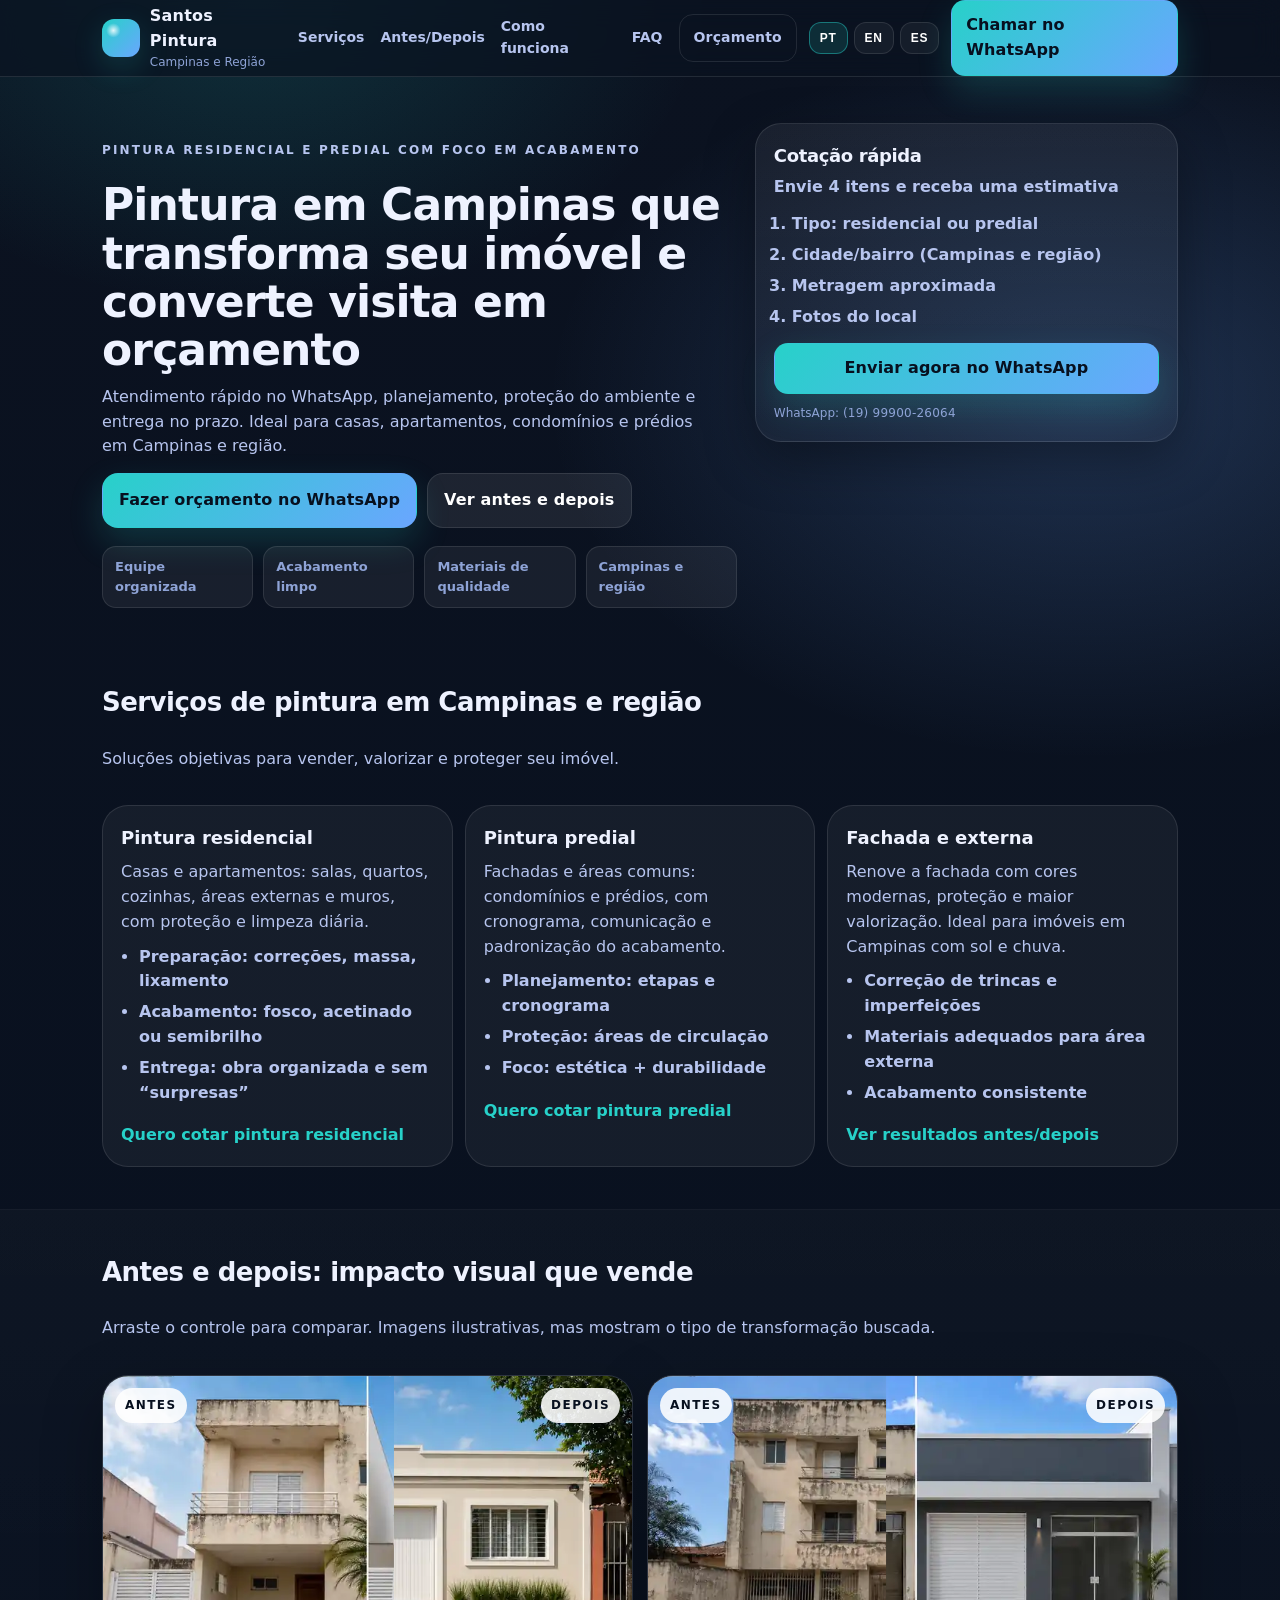
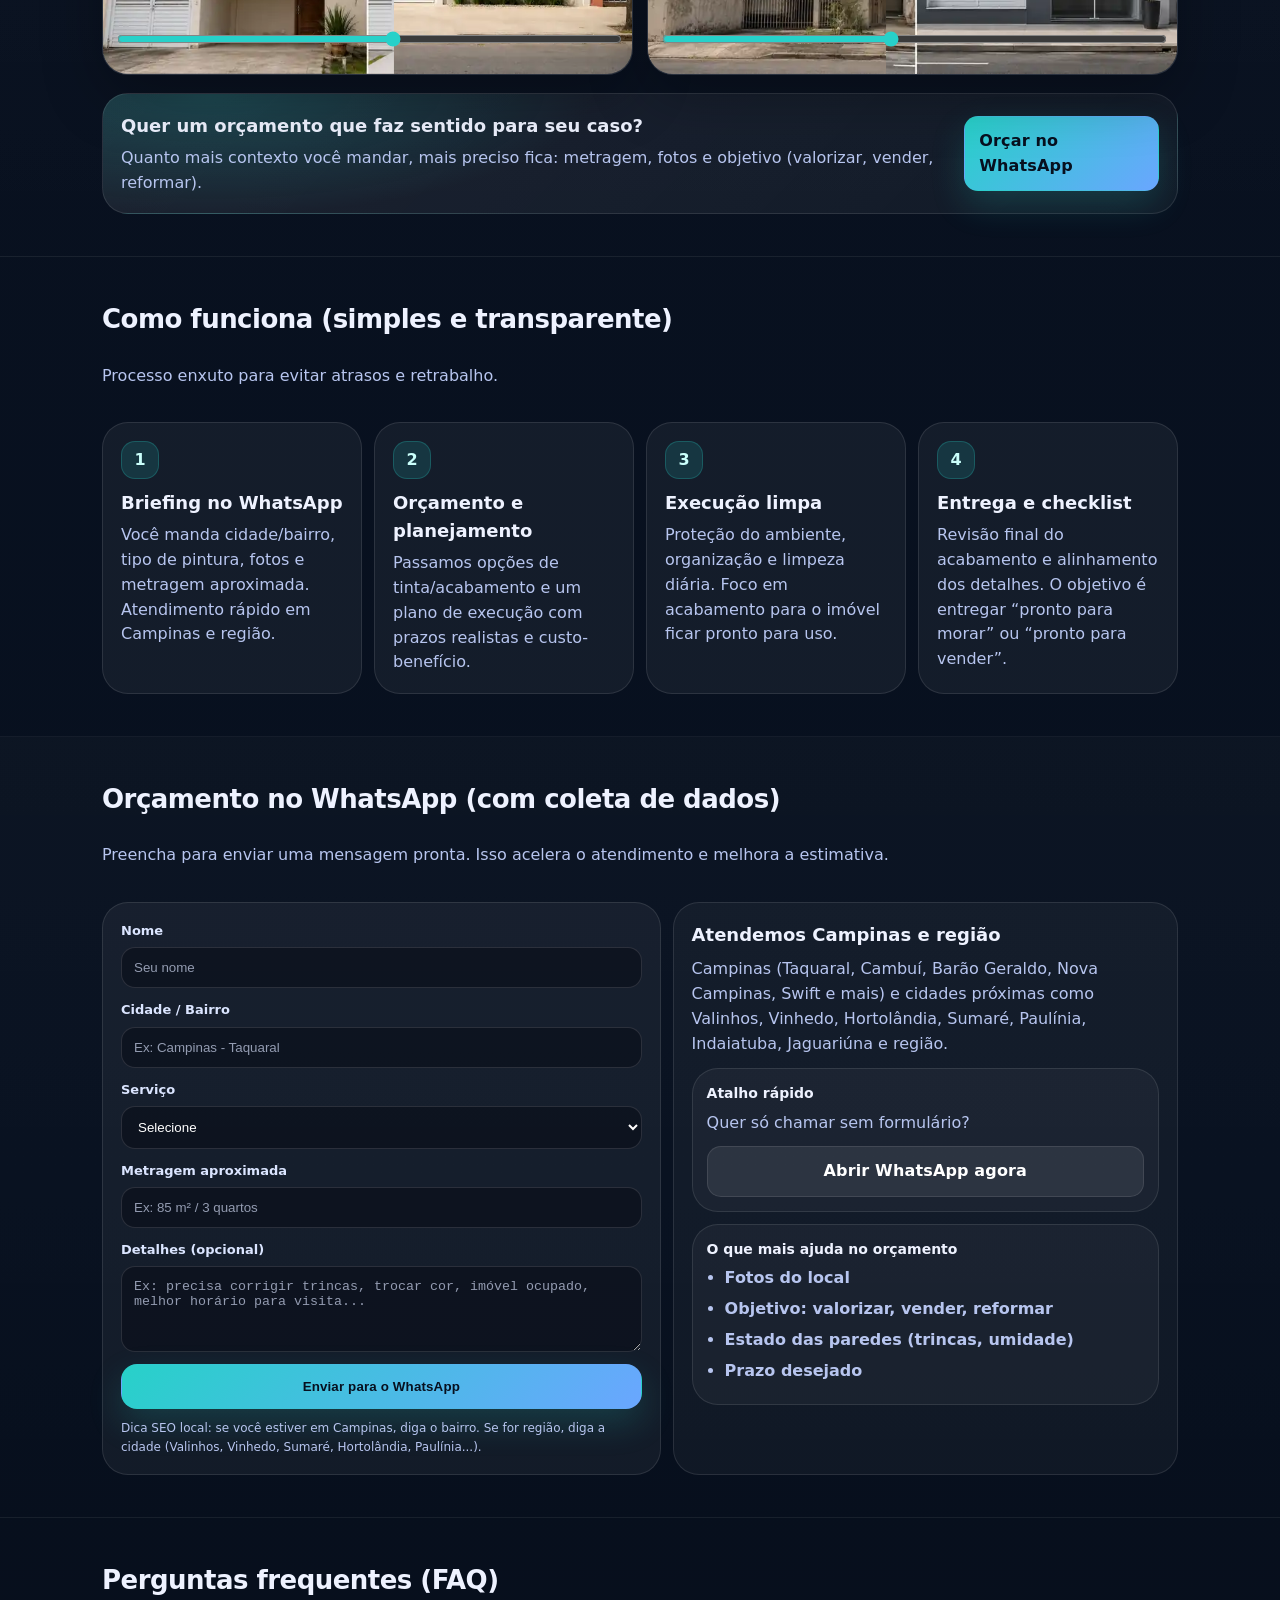
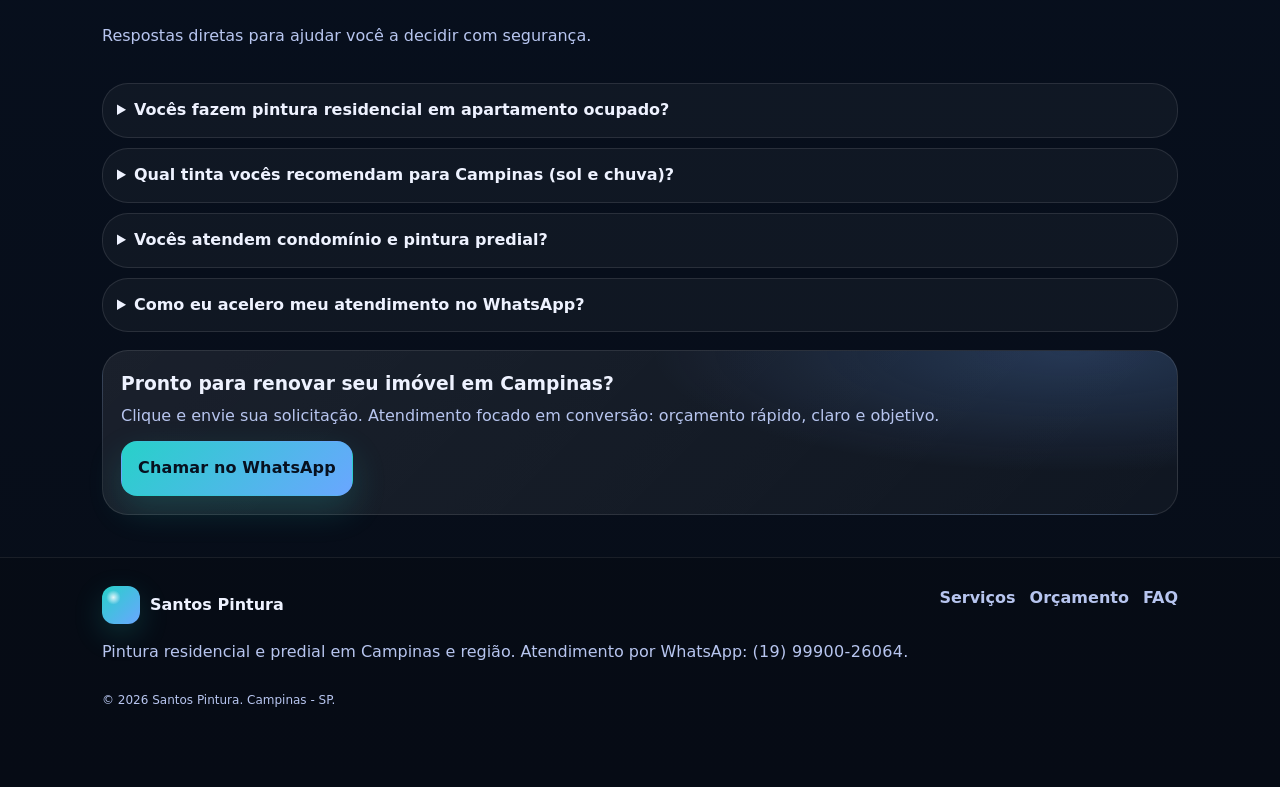
==== commit b1caa910: "Add gallery images" ====
--- a/index.html
+++ b/index.html
@@ -230,12 +230,20 @@
                 <img
                   class="ba-img"
                   alt="Antes: parede manchada e sem padrão de acabamento"
-                  src="data:image/svg+xml;utf8,<?xml version='1.0' encoding='UTF-8'?><svg xmlns='http://www.w3.org/2000/svg' width='1200' height='800' viewBox='0 0 1200 800'><defs><linearGradient id='bg' x1='0' y1='0' x2='1' y2='1'><stop offset='0' stop-color='%23f1efe7'/><stop offset='1' stop-color='%23e6e1d4'/></linearGradient><filter id='n'><feTurbulence type='fractalNoise' baseFrequency='0.8' numOctaves='3' stitchTiles='stitch'/><feColorMatrix type='matrix' values='1 0 0 0 0  0 1 0 0 0  0 0 1 0 0  0 0 0 0.45 0'/></filter></defs><rect width='1200' height='800' fill='url(%23bg)'/><rect x='80' y='120' width='1040' height='560' rx='28' fill='%23efe9dc'/><rect x='80' y='120' width='1040' height='560' rx='28' filter='url(%23n)' opacity='0.7'/><path d='M140 520c120-40 180 60 320 20s200-100 320-40 220 20 340-50' stroke='%23c3b9a7' stroke-width='18' fill='none' opacity='0.9'/><text x='100' y='94' font-family='Segoe UI,Arial' font-size='32' fill='%238a7f6f' font-weight='700'>ANTES</text><text x='100' y='742' font-family='Segoe UI,Arial' font-size='28' fill='%238a7f6f'>Paredes com manchas e acabamento irregular</text></svg>"
+                  src="./assets/galeria/01.webp"
+                  loading="lazy"
+                  decoding="async"
+                  width="1200"
+                  height="800"
                 />
                 <img
                   class="ba-img ba-after"
                   alt="Depois: parede uniforme com acabamento moderno"
-                  src="data:image/svg+xml;utf8,<?xml version='1.0' encoding='UTF-8'?><svg xmlns='http://www.w3.org/2000/svg' width='1200' height='800' viewBox='0 0 1200 800'><defs><linearGradient id='bg' x1='0' y1='0' x2='1' y2='1'><stop offset='0' stop-color='%23f9fafc'/><stop offset='1' stop-color='%23eef3ff'/></linearGradient><linearGradient id='wall' x1='0' y1='0' x2='0' y2='1'><stop offset='0' stop-color='%23ffffff'/><stop offset='1' stop-color='%23f1f5ff'/></linearGradient></defs><rect width='1200' height='800' fill='url(%23bg)'/><rect x='80' y='120' width='1040' height='560' rx='28' fill='url(%23wall)'/><rect x='120' y='170' width='960' height='22' rx='11' fill='%2327d1c9' opacity='0.25'/><rect x='120' y='220' width='640' height='18' rx='9' fill='%236aa6ff' opacity='0.22'/><text x='100' y='94' font-family='Segoe UI,Arial' font-size='32' fill='%231b2a4a' font-weight='800'>DEPOIS</text><text x='100' y='742' font-family='Segoe UI,Arial' font-size='28' fill='%231b2a4a'>Acabamento uniforme e sensação de ambiente novo</text></svg>"
+                  src="./assets/galeria/02.webp"
+                  loading="lazy"
+                  decoding="async"
+                  width="1200"
+                  height="800"
                 />
               </div>
               <input class="ba-range" type="range" min="0" max="100" value="55" aria-label="Controle de comparação antes e depois" />
@@ -250,12 +258,20 @@
                 <img
                   class="ba-img"
                   alt="Antes: fachada com desgaste e tonalidade sem padrão"
-                  src="data:image/svg+xml;utf8,<?xml version='1.0' encoding='UTF-8'?><svg xmlns='http://www.w3.org/2000/svg' width='1200' height='800' viewBox='0 0 1200 800'><defs><linearGradient id='sky' x1='0' y1='0' x2='0' y2='1'><stop offset='0' stop-color='%23dfe7f2'/><stop offset='1' stop-color='%23f3f0e8'/></linearGradient><filter id='n'><feTurbulence type='fractalNoise' baseFrequency='0.9' numOctaves='3' stitchTiles='stitch'/><feColorMatrix type='matrix' values='1 0 0 0 0  0 1 0 0 0  0 0 1 0 0  0 0 0 0.35 0'/></filter></defs><rect width='1200' height='800' fill='url(%23sky)'/><rect x='140' y='140' width='920' height='560' rx='30' fill='%23e7ddc7'/><rect x='140' y='140' width='920' height='560' rx='30' filter='url(%23n)' opacity='0.7'/><rect x='220' y='240' width='220' height='220' rx='18' fill='%23d7c9ad'/><rect x='500' y='240' width='480' height='70' rx='16' fill='%23d7c9ad'/><rect x='500' y='330' width='480' height='70' rx='16' fill='%23d7c9ad'/><rect x='500' y='420' width='480' height='70' rx='16' fill='%23d7c9ad'/><text x='100' y='94' font-family='Segoe UI,Arial' font-size='32' fill='%237c6d52' font-weight='700'>ANTES</text><text x='140' y='742' font-family='Segoe UI,Arial' font-size='28' fill='%237c6d52'>Fachada com desgaste e aparência “cansada”</text></svg>"
+                  src="./assets/galeria/03.webp"
+                  loading="lazy"
+                  decoding="async"
+                  width="1200"
+                  height="800"
                 />
                 <img
                   class="ba-img ba-after"
                   alt="Depois: fachada com pintura moderna e acabamento consistente"
-                  src="data:image/svg+xml;utf8,<?xml version='1.0' encoding='UTF-8'?><svg xmlns='http://www.w3.org/2000/svg' width='1200' height='800' viewBox='0 0 1200 800'><defs><linearGradient id='sky' x1='0' y1='0' x2='0' y2='1'><stop offset='0' stop-color='%230b1220'/><stop offset='1' stop-color='%23263a66'/></linearGradient><linearGradient id='bld' x1='0' y1='0' x2='1' y2='1'><stop offset='0' stop-color='%23ffffff'/><stop offset='1' stop-color='%23f3f6ff'/></linearGradient></defs><rect width='1200' height='800' fill='url(%23sky)'/><rect x='140' y='140' width='920' height='560' rx='30' fill='url(%23bld)'/><rect x='140' y='140' width='920' height='120' rx='30' fill='%2327d1c9' opacity='0.22'/><rect x='220' y='240' width='220' height='220' rx='18' fill='%23eef3ff'/><rect x='500' y='240' width='480' height='70' rx='16' fill='%236aa6ff' opacity='0.22'/><rect x='500' y='330' width='480' height='70' rx='16' fill='%236aa6ff' opacity='0.16'/><rect x='500' y='420' width='480' height='70' rx='16' fill='%236aa6ff' opacity='0.12'/><text x='100' y='94' font-family='Segoe UI,Arial' font-size='32' fill='%23c9d7ff' font-weight='800'>DEPOIS</text><text x='140' y='742' font-family='Segoe UI,Arial' font-size='28' fill='%23c9d7ff'>Fachada moderna, uniforme e valorizada</text></svg>"
+                  src="./assets/galeria/04.webp"
+                  loading="lazy"
+                  decoding="async"
+                  width="1200"
+                  height="800"
                 />
               </div>
               <input class="ba-range" type="range" min="0" max="100" value="45" aria-label="Controle de comparação antes e depois" />
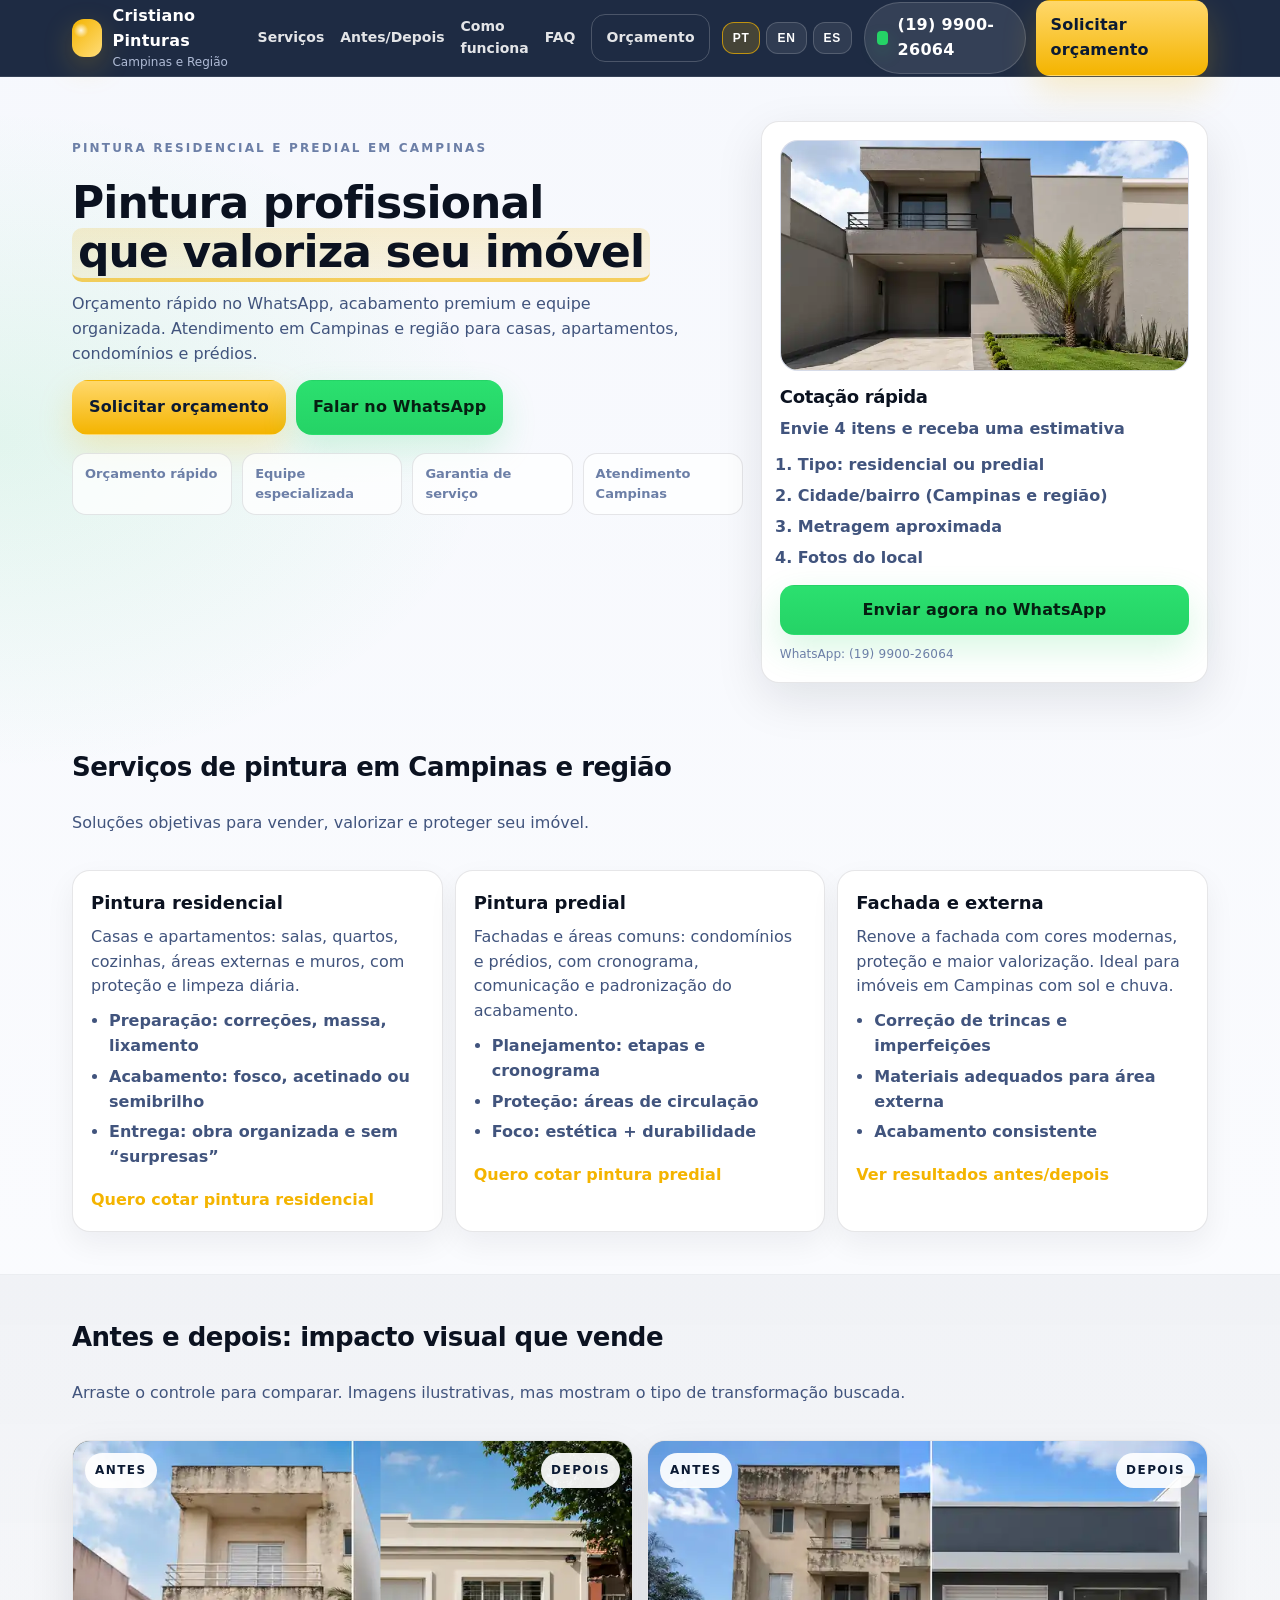
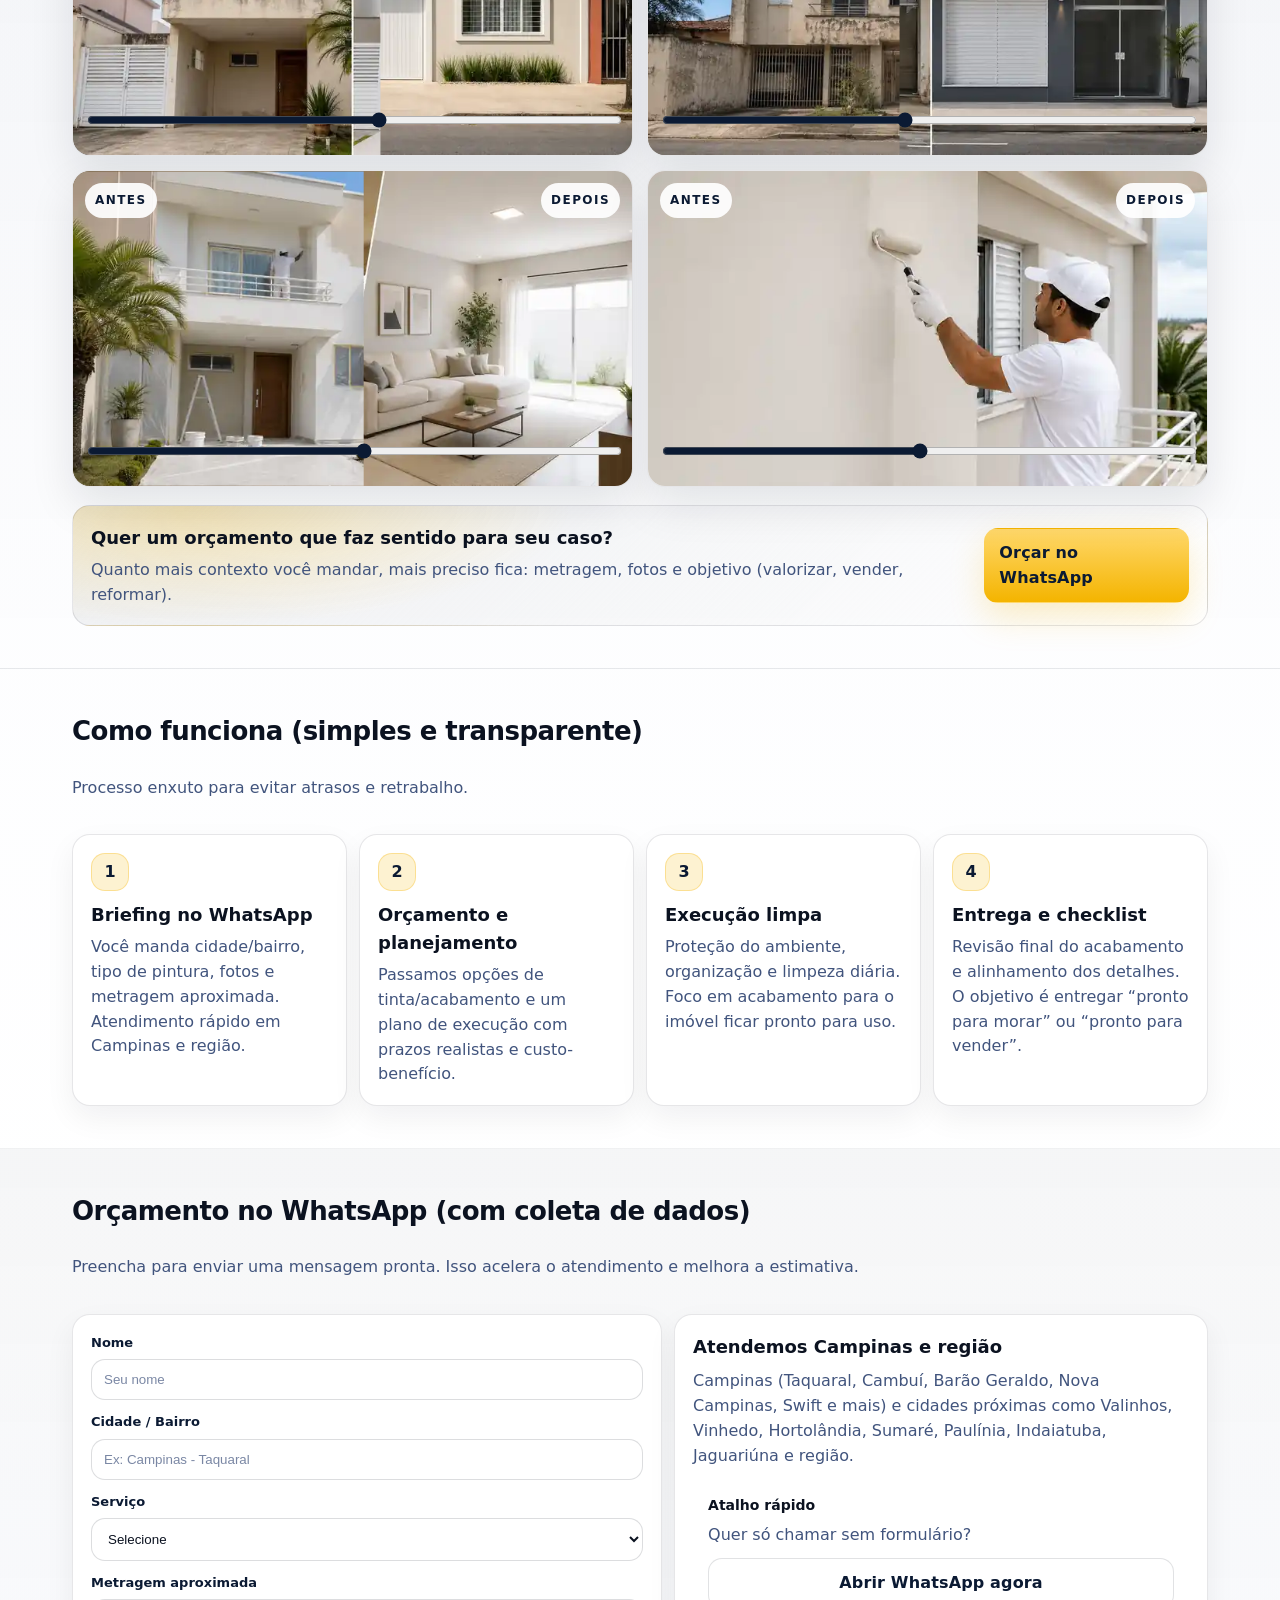
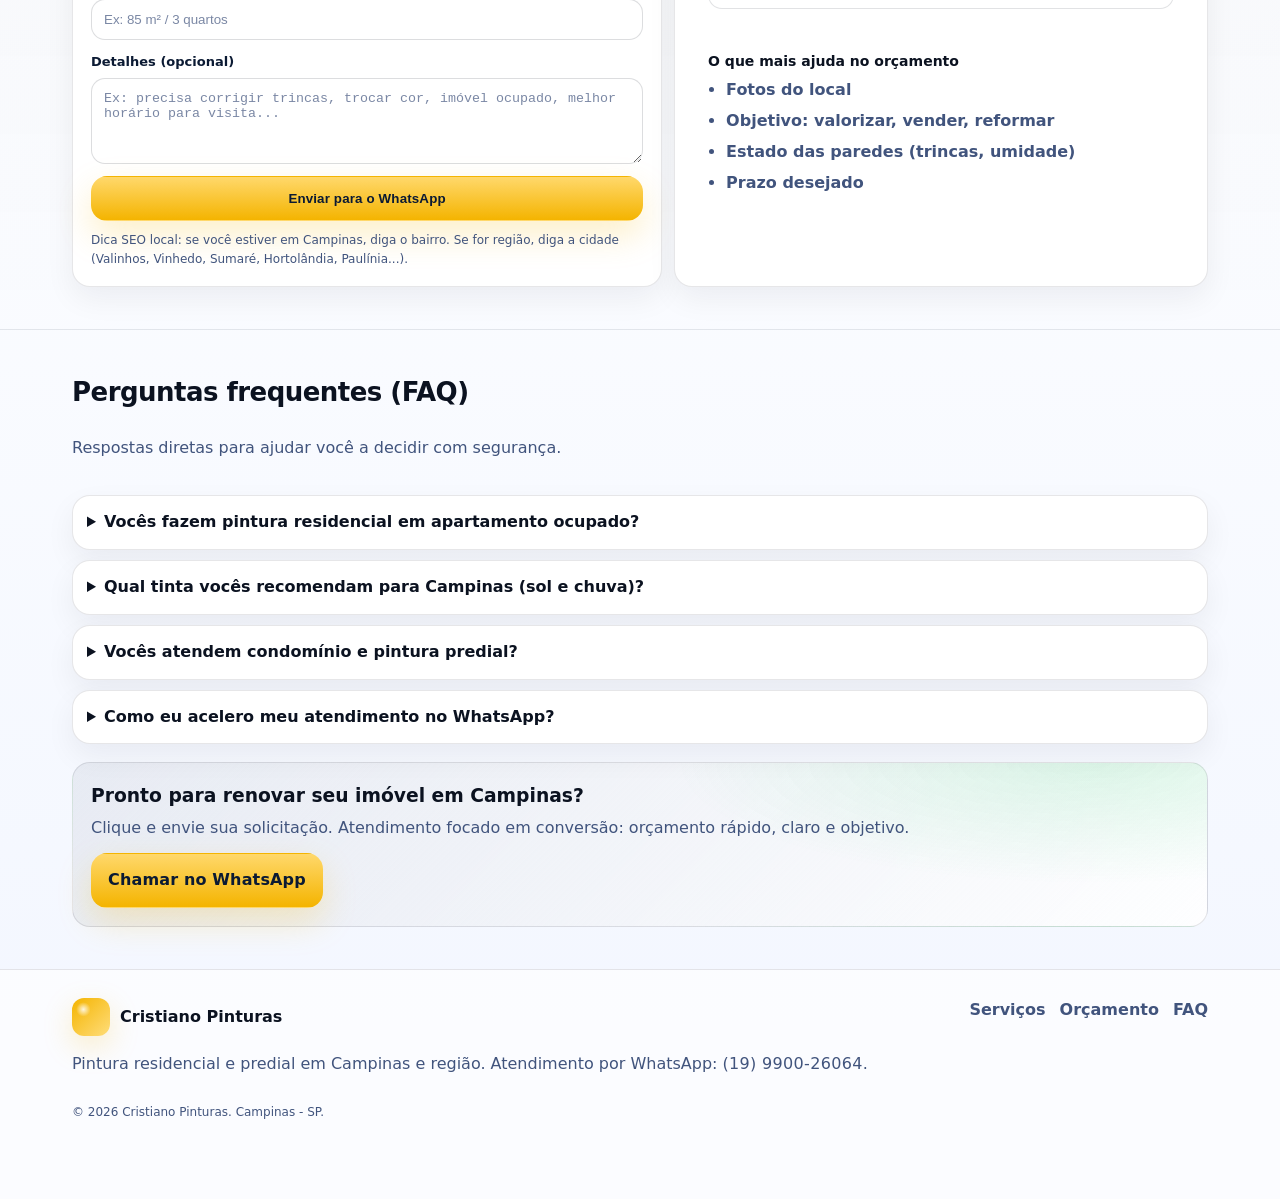
==== commit cefd2718: "Update branding and redesign landing page" ====
--- a/index.html
+++ b/index.html
@@ -3,32 +3,32 @@
   <head>
     <meta charset="utf-8" />
     <meta name="viewport" content="width=device-width, initial-scale=1" />
-    <meta name="theme-color" content="#0b1220" />
+    <meta name="theme-color" content="#0b1a33" />
     <meta name="robots" content="index,follow,max-image-preview:large,max-snippet:-1,max-video-preview:-1" />
-    <title>Pintura Residencial e Predial em Campinas e Região | Santos Pintura</title>
+    <title>Pintura Residencial e Predial em Campinas | Cristiano Pinturas</title>
     <meta
       name="description"
-      content="Pintura residencial e predial em Campinas e região: orçamento rápido no WhatsApp, acabamento limpo, equipe organizada e entrega no prazo. Faça uma cotação agora."
+      content="Pintura residencial e predial em Campinas e região: orçamento rápido no WhatsApp, acabamento premium, equipe organizada e entrega no prazo. Faça uma cotação agora."
     />
     <link rel="canonical" href="https://balaocastelo-dev.github.io/santospintura/" />
     <meta property="og:type" content="website" />
     <meta property="og:locale" content="pt_BR" />
-    <meta property="og:site_name" content="Santos Pintura" />
-    <meta property="og:title" content="Pintura Residencial e Predial em Campinas e Região | Santos Pintura" />
+    <meta property="og:site_name" content="Cristiano Pinturas" />
+    <meta property="og:title" content="Pintura Residencial e Predial em Campinas | Cristiano Pinturas" />
     <meta
       property="og:description"
-      content="Orçamento rápido no WhatsApp. Pintura residencial e predial com acabamento limpo, equipe organizada e entrega no prazo em Campinas e região."
+      content="Orçamento rápido no WhatsApp. Pintura residencial e predial com acabamento premium, equipe organizada e entrega no prazo em Campinas e região."
     />
     <meta property="og:url" content="https://balaocastelo-dev.github.io/santospintura/" />
-    <meta property="og:image" content="data:image/svg+xml;utf8,<?xml version='1.0' encoding='UTF-8'?><svg xmlns='http://www.w3.org/2000/svg' width='1200' height='630' viewBox='0 0 1200 630'><defs><linearGradient id='g' x1='0' y1='0' x2='1' y2='1'><stop offset='0' stop-color='%230b1220'/><stop offset='1' stop-color='%231b2a4a'/></linearGradient></defs><rect width='1200' height='630' rx='36' fill='url(%23g)'/><circle cx='980' cy='160' r='120' fill='%2327d1c9' opacity='0.25'/><circle cx='1040' cy='220' r='160' fill='%236aa6ff' opacity='0.22'/><text x='72' y='220' fill='white' font-family='Segoe UI,Arial' font-size='58' font-weight='700'>Santos Pintura</text><text x='72' y='290' fill='%23c9d7ff' font-family='Segoe UI,Arial' font-size='34'>Pintura residencial e predial em Campinas</text><rect x='72' y='340' width='470' height='78' rx='18' fill='%2327d1c9'/><text x='104' y='392' fill='%230b1220' font-family='Segoe UI,Arial' font-size='30' font-weight='700'>Orçamento no WhatsApp</text><text x='72' y='480' fill='%23c9d7ff' font-family='Segoe UI,Arial' font-size='26'>Campinas • Valinhos • Vinhedo • Sumaré • Hortolândia</text></svg>" />
+    <meta property="og:image" content="data:image/svg+xml;utf8,<?xml version='1.0' encoding='UTF-8'?><svg xmlns='http://www.w3.org/2000/svg' width='1200' height='630' viewBox='0 0 1200 630'><defs><linearGradient id='g' x1='0' y1='0' x2='1' y2='1'><stop offset='0' stop-color='%230b1a33'/><stop offset='1' stop-color='%2311264a'/></linearGradient></defs><rect width='1200' height='630' rx='36' fill='url(%23g)'/><circle cx='990' cy='160' r='150' fill='%23f4b400' opacity='0.22'/><circle cx='1050' cy='220' r='180' fill='%2325d366' opacity='0.16'/><text x='72' y='220' fill='white' font-family='Segoe UI,Arial' font-size='58' font-weight='800'>Cristiano Pinturas</text><text x='72' y='290' fill='%23d8e4ff' font-family='Segoe UI,Arial' font-size='34'>Pintura residencial e predial em Campinas</text><rect x='72' y='340' width='520' height='78' rx='18' fill='%23f4b400'/><text x='104' y='392' fill='%230b1a33' font-family='Segoe UI,Arial' font-size='30' font-weight='900'>Orçamento no WhatsApp</text><text x='72' y='480' fill='%23d8e4ff' font-family='Segoe UI,Arial' font-size='26'>WhatsApp: (19) 9900-26064</text></svg>" />
     <link rel="stylesheet" href="./styles.css" />
     <script type="application/ld+json">
       {
         "@context": "https://schema.org",
         "@type": "LocalBusiness",
-        "name": "Santos Pintura",
+        "name": "Cristiano Pinturas",
         "url": "https://balaocastelo-dev.github.io/santospintura/",
-        "telephone": "+55-19-99900-26064",
+        "telephone": "+55-19-9900-26064",
         "areaServed": [
           "Campinas - SP",
           "Valinhos - SP",
@@ -113,10 +113,10 @@
     <a class="skip-link" href="#conteudo">Pular para o conteúdo</a>
     <header class="site-header">
       <div class="container header-inner">
-        <a class="brand" href="#topo" aria-label="Santos Pintura">
+        <a class="brand" href="#topo" aria-label="Cristiano Pinturas">
           <span class="brand-mark" aria-hidden="true"></span>
           <span class="brand-text">
-            <span class="brand-name">Santos Pintura</span>
+            <span class="brand-name">Cristiano Pinturas</span>
             <span class="brand-sub" data-i18n="brand_sub">Campinas e Região</span>
           </span>
         </a>
@@ -133,7 +133,13 @@
           <button type="button" data-lang="es" aria-pressed="false">ES</button>
         </div>
         <div class="header-cta">
-          <a class="btn btn-primary" id="ctaTop" href="#" rel="nofollow" data-i18n="cta_whatsapp">Chamar no WhatsApp</a>
+          <a class="header-phone" id="ctaTop" href="#" rel="nofollow" aria-label="WhatsApp (19) 9900-26064">
+            <span class="phone-pill">
+              <span class="phone-ic" aria-hidden="true"></span>
+              <span class="phone-text">(19) 9900-26064</span>
+            </span>
+          </a>
+          <a class="btn btn-primary" href="#orcamento" data-i18n="cta_header_quote">Solicitar orçamento</a>
         </div>
       </div>
     </header>
@@ -142,24 +148,38 @@
       <section class="hero" id="topo">
         <div class="container hero-grid">
           <div class="hero-copy">
-            <p class="eyebrow" data-i18n="hero_eyebrow">Pintura residencial e predial com foco em acabamento</p>
-            <h1 data-i18n="hero_title">Pintura em Campinas que transforma seu imóvel e converte visita em orçamento</h1>
+            <p class="eyebrow" data-i18n="hero_eyebrow">Pintura residencial e predial em Campinas</p>
+            <h1>
+              <span data-i18n="hero_title_1">Pintura profissional</span>
+              <span class="highlight" data-i18n="hero_title_2">que valoriza seu imóvel</span>
+            </h1>
             <p class="lead" data-i18n="hero_lead">
-              Atendimento rápido no WhatsApp, planejamento, proteção do ambiente e entrega no prazo. Ideal para casas, apartamentos,
-              condomínios e prédios em Campinas e região.
+              Orçamento rápido no WhatsApp, acabamento premium e equipe organizada. Atendimento em Campinas e região para casas, apartamentos,
+              condomínios e prédios.
             </p>
             <div class="hero-actions">
-              <a class="btn btn-primary btn-lg" id="ctaHero" href="#" rel="nofollow" data-i18n="cta_quote_whatsapp">Fazer orçamento no WhatsApp</a>
-              <a class="btn btn-secondary btn-lg" href="#antes-depois" data-i18n="cta_see_before_after">Ver antes e depois</a>
+              <a class="btn btn-primary btn-lg" href="#orcamento" data-i18n="cta_quote_form">Solicitar orçamento</a>
+              <a class="btn btn-whatsapp btn-lg" id="ctaHero" href="#" rel="nofollow" data-i18n="cta_talk_whatsapp">Falar no WhatsApp</a>
             </div>
             <ul class="trust">
-              <li data-i18n="trust_1">Equipe organizada</li>
-              <li data-i18n="trust_2">Acabamento limpo</li>
-              <li data-i18n="trust_3">Materiais de qualidade</li>
-              <li data-i18n="trust_4">Campinas e região</li>
+              <li data-i18n="trust_1">Orçamento rápido</li>
+              <li data-i18n="trust_2">Equipe especializada</li>
+              <li data-i18n="trust_3">Garantia de serviço</li>
+              <li data-i18n="trust_4">Atendimento Campinas</li>
             </ul>
           </div>
           <div class="hero-card" aria-label="Resumo do serviço">
+            <div class="hero-photo-wrap">
+              <img
+                class="hero-photo"
+                src="./assets/galeria/10.webp"
+                alt="Equipe realizando pintura profissional"
+                loading="eager"
+                decoding="async"
+                width="1200"
+                height="800"
+              />
+            </div>
             <div class="hero-card-top">
               <h2 class="card-title" data-i18n="card_title">Cotação rápida</h2>
               <p class="card-sub" data-i18n="card_sub">Envie 4 itens e receba uma estimativa</p>
@@ -170,8 +190,8 @@
               <li data-i18n="card_check_3">Metragem aproximada</li>
               <li data-i18n="card_check_4">Fotos do local</li>
             </ol>
-            <a class="btn btn-primary btn-block" id="ctaCard" href="#" rel="nofollow" data-i18n="cta_send_now">Enviar agora no WhatsApp</a>
-            <p class="mini"><span data-i18n="label_whatsapp">WhatsApp</span>: <span class="mono">(19) 99900-26064</span></p>
+            <a class="btn btn-whatsapp btn-block" id="ctaCard" href="#" rel="nofollow" data-i18n="cta_send_now">Enviar agora no WhatsApp</a>
+            <p class="mini"><span data-i18n="label_whatsapp">WhatsApp</span>: <span class="mono">(19) 9900-26064</span></p>
           </div>
         </div>
       </section>
@@ -280,6 +300,30 @@
                 <span>Depois</span>
               </div>
             </div>
+
+            <div class="ba" data-ba>
+              <div class="ba-images">
+                <img class="ba-img" alt="Antes: ambiente antes da pintura" src="./assets/galeria/05.webp" loading="lazy" decoding="async" width="1200" height="800" />
+                <img class="ba-img ba-after" alt="Depois: ambiente após a pintura" src="./assets/galeria/06.webp" loading="lazy" decoding="async" width="1200" height="800" />
+              </div>
+              <input class="ba-range" type="range" min="0" max="100" value="52" aria-label="Controle de comparação antes e depois" />
+              <div class="ba-labels" aria-hidden="true">
+                <span>Antes</span>
+                <span>Depois</span>
+              </div>
+            </div>
+
+            <div class="ba" data-ba>
+              <div class="ba-images">
+                <img class="ba-img" alt="Antes: superfície antes da pintura" src="./assets/galeria/07.webp" loading="lazy" decoding="async" width="1200" height="800" />
+                <img class="ba-img ba-after" alt="Depois: superfície após a pintura" src="./assets/galeria/08.webp" loading="lazy" decoding="async" width="1200" height="800" />
+              </div>
+              <input class="ba-range" type="range" min="0" max="100" value="48" aria-label="Controle de comparação antes e depois" />
+              <div class="ba-labels" aria-hidden="true">
+                <span>Antes</span>
+                <span>Depois</span>
+              </div>
+            </div>
           </div>
 
           <div class="cta-band">
@@ -435,10 +479,10 @@
         <div class="foot-left">
           <div class="brand-inline">
             <span class="brand-mark" aria-hidden="true"></span>
-            <strong>Santos Pintura</strong>
+            <strong>Cristiano Pinturas</strong>
           </div>
           <p class="muted">
-            Pintura residencial e predial em Campinas e região. Atendimento por WhatsApp: <span class="mono">(19) 99900-26064</span>.
+            Pintura residencial e predial em Campinas e região. Atendimento por WhatsApp: <span class="mono">(19) 9900-26064</span>.
           </p>
         </div>
         <div class="foot-right">
@@ -448,7 +492,7 @@
         </div>
       </div>
       <div class="container foot-bottom">
-        <p class="mini muted">© <span id="ano"></span> Santos Pintura. Campinas - SP.</p>
+        <p class="mini muted">© <span id="ano"></span> Cristiano Pinturas. Campinas - SP.</p>
       </div>
     </footer>
 
@@ -465,20 +509,22 @@
             nav_before_after: "Antes/Depois",
             nav_how: "Como funciona",
             nav_quote: "Orçamento",
-            cta_whatsapp: "Chamar no WhatsApp",
-            cta_quote_whatsapp: "Fazer orçamento no WhatsApp",
+            cta_header_quote: "Solicitar orçamento",
+            cta_quote_form: "Solicitar orçamento",
+            cta_talk_whatsapp: "Falar no WhatsApp",
             cta_see_before_after: "Ver antes e depois",
             cta_send_now: "Enviar agora no WhatsApp",
             cta_quote_short: "Orçar no WhatsApp",
             label_whatsapp: "WhatsApp",
-            hero_eyebrow: "Pintura residencial e predial com foco em acabamento",
-            hero_title: "Pintura em Campinas que transforma seu imóvel e converte visita em orçamento",
+            hero_eyebrow: "Pintura residencial e predial em Campinas",
+            hero_title_1: "Pintura profissional",
+            hero_title_2: "que valoriza seu imóvel",
             hero_lead:
-              "Atendimento rápido no WhatsApp, planejamento, proteção do ambiente e entrega no prazo. Ideal para casas, apartamentos, condomínios e prédios em Campinas e região.",
-            trust_1: "Equipe organizada",
-            trust_2: "Acabamento limpo",
-            trust_3: "Materiais de qualidade",
-            trust_4: "Campinas e região",
+              "Orçamento rápido no WhatsApp, acabamento premium e equipe organizada. Atendimento em Campinas e região para casas, apartamentos, condomínios e prédios.",
+            trust_1: "Orçamento rápido",
+            trust_2: "Equipe especializada",
+            trust_3: "Garantia de serviço",
+            trust_4: "Atendimento Campinas",
             card_title: "Cotação rápida",
             card_sub: "Envie 4 itens e receba uma estimativa",
             card_check_1: "Tipo: residencial ou predial",
@@ -514,19 +560,21 @@
             nav_before_after: "Before/After",
             nav_how: "How it works",
             nav_quote: "Quote",
-            cta_whatsapp: "WhatsApp us",
-            cta_quote_whatsapp: "Get a WhatsApp quote",
+            cta_header_quote: "Request a quote",
+            cta_quote_form: "Request a quote",
+            cta_talk_whatsapp: "Talk on WhatsApp",
             cta_see_before_after: "See before & after",
             cta_send_now: "Send on WhatsApp",
             cta_quote_short: "Quote on WhatsApp",
             label_whatsapp: "WhatsApp",
-            hero_eyebrow: "Residential & building painting focused on finish",
-            hero_title: "Painting in Campinas that upgrades your property and turns visits into quotes",
+            hero_eyebrow: "Residential & building painting in Campinas",
+            hero_title_1: "Professional painting",
+            hero_title_2: "that boosts your property value",
             hero_lead:
-              "Fast WhatsApp support, planning, protection and on-time delivery. Ideal for houses, apartments, condos and buildings in Campinas and nearby cities.",
-            trust_1: "Organized crew",
-            trust_2: "Clean finish",
-            trust_3: "Quality materials",
+              "Fast WhatsApp quotes, premium finish and an organized crew. Serving Campinas and nearby cities for houses, apartments, condos and buildings.",
+            trust_1: "Fast quotes",
+            trust_2: "Specialized crew",
+            trust_3: "Service warranty",
             trust_4: "Campinas area",
             card_title: "Fast estimate",
             card_sub: "Send 4 items and get an estimate",
@@ -562,19 +610,21 @@
             nav_before_after: "Antes/Después",
             nav_how: "Cómo funciona",
             nav_quote: "Presupuesto",
-            cta_whatsapp: "Hablar por WhatsApp",
-            cta_quote_whatsapp: "Pedir presupuesto",
+            cta_header_quote: "Solicitar presupuesto",
+            cta_quote_form: "Solicitar presupuesto",
+            cta_talk_whatsapp: "Hablar por WhatsApp",
             cta_see_before_after: "Ver antes y después",
             cta_send_now: "Enviar por WhatsApp",
             cta_quote_short: "Presupuesto por WhatsApp",
             label_whatsapp: "WhatsApp",
-            hero_eyebrow: "Pintura residencial y predial con foco en acabado",
-            hero_title: "Pintura en Campinas que renueva tu inmueble y convierte visitas en presupuestos",
+            hero_eyebrow: "Pintura residencial y predial en Campinas",
+            hero_title_1: "Pintura profesional",
+            hero_title_2: "que valoriza tu inmueble",
             hero_lead:
-              "Atención rápida por WhatsApp, planificación, protección del ambiente y entrega a tiempo. Ideal para casas, departamentos, condominios y edificios en Campinas y región.",
-            trust_1: "Equipo organizado",
-            trust_2: "Acabado limpio",
-            trust_3: "Materiales de calidad",
+              "Presupuesto rápido por WhatsApp, acabado premium y equipo organizado. Atendemos Campinas y región para casas, departamentos, condominios y edificios.",
+            trust_1: "Presupuesto rápido",
+            trust_2: "Equipo especializado",
+            trust_3: "Garantía de servicio",
             trust_4: "Campinas y región",
             card_title: "Estimación rápida",
             card_sub: "Envía 4 datos y recibe una estimación",
@@ -608,7 +658,7 @@
 
         var phoneE164 = "5519990026064";
         var defaultMessage =
-          "Olá! Quero orçamento de pintura em Campinas e região.%0A%0ATipo: %0ACidade/Bairro: %0AMetragem aproximada: %0AFotos: (vou enviar)%0A%0AObrigado!";
+          "Olá! Quero orçamento de pintura em Campinas e região.%0A%0ATipo (residencial/predial): %0ACidade/Bairro: %0AMetragem aproximada: %0AFotos: (vou enviar)%0A%0AObrigado!";
 
         function buildWhatsappUrl(message) {
           return "https://wa.me/" + phoneE164 + "?text=" + message;
--- a/styles.css
+++ b/styles.css
@@ -1,17 +1,18 @@
 :root{
-  --bg:#0b1220;
-  --panel:#0f1930;
-  --card:#0e1830;
-  --text:#eef2ff;
-  --muted:#b7c5ef;
-  --muted2:#8ea3d6;
-  --accent:#27d1c9;
-  --accent2:#6aa6ff;
-  --border:rgba(255,255,255,0.10);
-  --shadow:0 18px 50px rgba(0,0,0,0.35);
-  --radius:18px;
-  --radius2:26px;
-  --max:1120px;
+  --bg:#f6f8fd;
+  --panel:#0b1a33;
+  --card:#ffffff;
+  --text:#0b1220;
+  --muted:#41547d;
+  --muted2:#6c7fa7;
+  --accent:#f4b400;
+  --accent2:#0b1a33;
+  --whatsapp:#25d366;
+  --border:rgba(11,18,32,0.12);
+  --shadow:0 16px 48px rgba(11,18,32,0.10);
+  --radius:14px;
+  --radius2:18px;
+  --max:1180px;
 }
 
 *{box-sizing:border-box}
@@ -22,9 +23,9 @@
   line-height:1.55;
   color:var(--text);
   background:
-    radial-gradient(900px 600px at 85% 10%, rgba(106,166,255,0.22), transparent 60%),
-    radial-gradient(820px 560px at 20% 0%, rgba(39,209,201,0.16), transparent 55%),
-    linear-gradient(180deg, var(--bg), #07101f 70%, #070d18);
+    radial-gradient(900px 600px at 75% -10%, rgba(244,180,0,0.18), transparent 55%),
+    radial-gradient(900px 600px at 0% 10%, rgba(37,211,102,0.10), transparent 55%),
+    linear-gradient(180deg, var(--bg), #ffffff 65%, #f2f6ff);
 }
 
 a{color:inherit;text-decoration:none}
@@ -48,9 +49,9 @@
   position:sticky;
   top:0;
   z-index:50;
-  background:rgba(11,18,32,0.72);
+  background:rgba(11,26,51,0.92);
   backdrop-filter:blur(14px);
-  border-bottom:1px solid var(--border);
+  border-bottom:1px solid rgba(255,255,255,0.10);
 }
 .header-inner{
   display:flex;
@@ -64,22 +65,22 @@
   width:38px;height:38px;border-radius:12px;
   background:
     radial-gradient(12px 12px at 30% 30%, rgba(255,255,255,0.85), transparent 60%),
-    linear-gradient(135deg, var(--accent), var(--accent2));
-  box-shadow:0 10px 30px rgba(39,209,201,0.18);
+    linear-gradient(135deg, var(--accent), #ffdd7a);
+  box-shadow:0 10px 30px rgba(244,180,0,0.22);
 }
 .brand-text{display:flex;flex-direction:column;min-width:0}
-.brand-name{font-weight:800;letter-spacing:0.2px}
-.brand-sub{font-size:12px;color:var(--muted2)}
+.brand-name{font-weight:900;letter-spacing:0.2px;color:#fff}
+.brand-sub{font-size:12px;color:rgba(216,228,255,0.78)}
 
 .nav{display:none;gap:16px;align-items:center}
-.nav a{color:var(--muted);font-weight:600;font-size:14px}
+.nav a{color:rgba(255,255,255,0.88);font-weight:800;font-size:14px}
 .nav a:hover{color:#fff}
 .header-cta{display:flex;align-items:center;gap:10px}
 .lang-switch{display:flex;align-items:center;gap:6px}
 .lang-switch button{
   appearance:none;
-  border:1px solid var(--border);
-  background:rgba(255,255,255,0.05);
+  border:1px solid rgba(255,255,255,0.18);
+  background:rgba(255,255,255,0.08);
   color:#fff;
   border-radius:12px;
   padding:8px 10px;
@@ -89,10 +90,30 @@
   cursor:pointer;
 }
 .lang-switch button[aria-pressed="true"]{
-  border-color:rgba(39,209,201,0.45);
-  background:rgba(39,209,201,0.14);
+  border-color:rgba(244,180,0,0.70);
+  background:rgba(244,180,0,0.18);
 }
 .lang-switch button:hover{background:rgba(255,255,255,0.08)}
+
+.header-phone{display:inline-flex;align-items:center}
+.phone-pill{
+  display:inline-flex;
+  align-items:center;
+  gap:10px;
+  padding:10px 12px;
+  border-radius:999px;
+  background:rgba(255,255,255,0.10);
+  border:1px solid rgba(255,255,255,0.16);
+  color:#fff;
+  font-weight:900;
+  letter-spacing:0.02em;
+}
+.phone-ic{
+  width:14px;height:14px;border-radius:4px;
+  background:var(--whatsapp);
+  box-shadow:0 8px 18px rgba(37,211,102,0.22);
+}
+.phone-text{font-variant-numeric:tabular-nums}
 
 .btn{
   display:inline-flex;
@@ -110,35 +131,48 @@
 }
 .btn:active{transform:translateY(1px)}
 .btn-primary{
-  background:linear-gradient(135deg, var(--accent), var(--accent2));
-  color:#07101f;
-  box-shadow:0 14px 34px rgba(39,209,201,0.18);
-}
-.btn-primary:hover{box-shadow:0 18px 48px rgba(39,209,201,0.25)}
+  background:linear-gradient(180deg, #ffd86b, var(--accent));
+  color:var(--accent2);
+  box-shadow:0 14px 34px rgba(244,180,0,0.22);
+}
+.btn-primary:hover{box-shadow:0 18px 48px rgba(244,180,0,0.28)}
 .btn-secondary{
-  background:rgba(255,255,255,0.08);
+  background:#ffffff;
   border-color:var(--border);
-  color:#fff;
-}
-.btn-secondary:hover{background:rgba(255,255,255,0.10)}
+  color:var(--accent2);
+}
+.btn-secondary:hover{background:#f7f9ff}
 .btn-ghost{
   background:transparent;
-  border-color:var(--border);
+  border-color:rgba(255,255,255,0.20);
   color:#fff;
 }
 .btn-ghost:hover{background:rgba(255,255,255,0.06)}
+.btn-whatsapp{
+  background:linear-gradient(180deg, #2be06f, var(--whatsapp));
+  color:#062012;
+  box-shadow:0 14px 34px rgba(37,211,102,0.18);
+}
+.btn-whatsapp:hover{box-shadow:0 18px 48px rgba(37,211,102,0.22)}
 .btn-lg{padding:14px 16px;border-radius:16px}
 .btn-block{width:100%}
 
-.hero{padding:34px 0 18px}
+.hero{padding:26px 0 18px}
 .hero-grid{display:grid;grid-template-columns:1fr;gap:16px}
 .hero-copy{padding:6px 0}
-.eyebrow{display:inline-block;color:var(--muted);font-weight:800;font-size:12px;letter-spacing:0.18em;text-transform:uppercase}
+.eyebrow{display:inline-block;color:var(--muted2);font-weight:900;font-size:12px;letter-spacing:0.18em;text-transform:uppercase}
 h1{
   margin:10px 0 10px;
   font-size:34px;
   line-height:1.1;
   letter-spacing:-0.02em;
+}
+.highlight{
+  display:inline-block;
+  background:linear-gradient(180deg, rgba(244,180,0,0.18), rgba(244,180,0,0.10));
+  border-bottom:4px solid rgba(244,180,0,0.55);
+  padding:0 6px 2px;
+  border-radius:10px;
 }
 .lead{margin:0;color:var(--muted);font-size:16px;max-width:60ch}
 .hero-actions{display:flex;flex-direction:column;gap:10px;margin-top:14px}
@@ -154,18 +188,31 @@
   font-size:13px;
 }
 .trust li{
-  background:rgba(255,255,255,0.06);
-  border:1px solid var(--border);
+  background:rgba(255,255,255,0.75);
+  border:1px solid rgba(11,18,32,0.10);
   border-radius:14px;
   padding:10px 12px;
 }
 
 .hero-card{
-  border:1px solid var(--border);
-  background:linear-gradient(180deg, rgba(255,255,255,0.06), rgba(255,255,255,0.03));
+  border:1px solid rgba(11,18,32,0.10);
+  background:var(--card);
   border-radius:var(--radius2);
   box-shadow:var(--shadow);
   padding:18px;
+}
+.hero-photo-wrap{
+  border-radius:var(--radius2);
+  overflow:hidden;
+  border:1px solid rgba(11,18,32,0.08);
+  background:#e9eefb;
+  margin-bottom:12px;
+}
+.hero-photo{
+  width:100%;
+  height:auto;
+  display:block;
+  transform:translateZ(0);
 }
 .hero-card-top{margin-bottom:10px}
 .card-title{margin:0;font-size:18px}
@@ -177,9 +224,9 @@
 
 .section{padding:42px 0}
 .section.alt{
-  background:linear-gradient(180deg, rgba(255,255,255,0.02), rgba(255,255,255,0.00));
-  border-top:1px solid rgba(255,255,255,0.05);
-  border-bottom:1px solid rgba(255,255,255,0.05);
+  background:linear-gradient(180deg, rgba(11,26,51,0.04), rgba(255,255,255,0.00));
+  border-top:1px solid rgba(11,18,32,0.06);
+  border-bottom:1px solid rgba(11,18,32,0.06);
 }
 .section-head{display:flex;flex-direction:column;gap:8px;margin-bottom:18px}
 h2{margin:0;font-size:26px;letter-spacing:-0.02em}
@@ -187,10 +234,11 @@
 
 .cards{display:grid;grid-template-columns:1fr;gap:12px}
 .card{
-  border:1px solid var(--border);
-  background:rgba(255,255,255,0.05);
-  border-radius:var(--radius2);
-  padding:18px;
+  border:1px solid rgba(11,18,32,0.10);
+  background:#fff;
+  border-radius:var(--radius2);
+  padding:18px;
+  box-shadow:0 12px 30px rgba(11,18,32,0.06);
 }
 .card h3{margin:0 0 8px;font-size:18px}
 .card p{margin:0 0 10px;color:var(--muted)}
@@ -208,10 +256,10 @@
 .ba{
   position:relative;
   border-radius:var(--radius2);
-  border:1px solid var(--border);
+  border:1px solid rgba(11,18,32,0.10);
   overflow:hidden;
-  background:rgba(255,255,255,0.04);
-  box-shadow:0 20px 60px rgba(0,0,0,0.28);
+  background:#fff;
+  box-shadow:0 18px 44px rgba(11,18,32,0.10);
 }
 .ba-images{position:relative}
 .ba-img{width:100%;height:auto}
@@ -226,7 +274,7 @@
   right:12px;
   bottom:12px;
   width:calc(100% - 24px);
-  accent-color:var(--accent);
+  accent-color:var(--accent2);
 }
 .ba-labels{
   position:absolute;
@@ -243,18 +291,18 @@
   font-weight:900;
   letter-spacing:0.12em;
   text-transform:uppercase;
-  color:#07101f;
-  background:rgba(255,255,255,0.88);
+  color:#0b1a33;
+  background:rgba(255,255,255,0.92);
   padding:8px 10px;
   border-radius:999px;
 }
 
 .cta-band{
   margin-top:18px;
-  border:1px solid var(--border);
+  border:1px solid rgba(11,18,32,0.10);
   background:
-    radial-gradient(700px 220px at 10% 0%, rgba(39,209,201,0.22), transparent 55%),
-    linear-gradient(135deg, rgba(255,255,255,0.08), rgba(255,255,255,0.04));
+    radial-gradient(700px 220px at 10% 0%, rgba(244,180,0,0.26), transparent 55%),
+    linear-gradient(135deg, rgba(11,26,51,0.06), rgba(255,255,255,0.72));
   border-radius:var(--radius2);
   padding:18px;
   display:flex;
@@ -267,17 +315,18 @@
 
 .steps{display:grid;grid-template-columns:1fr;gap:12px}
 .step{
-  border:1px solid var(--border);
-  background:rgba(255,255,255,0.05);
-  border-radius:var(--radius2);
-  padding:18px;
+  border:1px solid rgba(11,18,32,0.10);
+  background:#fff;
+  border-radius:var(--radius2);
+  padding:18px;
+  box-shadow:0 12px 30px rgba(11,18,32,0.06);
 }
 .step-num{
   width:38px;height:38px;border-radius:14px;
   display:flex;align-items:center;justify-content:center;
-  background:rgba(39,209,201,0.14);
-  border:1px solid rgba(39,209,201,0.24);
-  color:#cafffb;
+  background:rgba(244,180,0,0.18);
+  border:1px solid rgba(244,180,0,0.30);
+  color:#0b1a33;
   font-weight:900;
   margin-bottom:10px;
 }
@@ -286,31 +335,33 @@
 
 .form-grid{display:grid;grid-template-columns:1fr;gap:12px}
 .lead-form{
-  border:1px solid var(--border);
-  background:rgba(255,255,255,0.05);
-  border-radius:var(--radius2);
-  padding:18px;
+  border:1px solid rgba(11,18,32,0.10);
+  background:#fff;
+  border-radius:var(--radius2);
+  padding:18px;
+  box-shadow:0 12px 30px rgba(11,18,32,0.06);
 }
 .field{display:flex;flex-direction:column;gap:6px;margin-bottom:12px}
 .field-full{grid-column:1/-1}
-label{font-weight:850;font-size:13px;color:#dbe5ff}
+label{font-weight:900;font-size:13px;color:#0b1a33}
 input, select, textarea{
   width:100%;
   padding:12px 12px;
   border-radius:14px;
-  border:1px solid rgba(255,255,255,0.12);
-  background:rgba(8,12,22,0.55);
-  color:#fff;
+  border:1px solid rgba(11,18,32,0.14);
+  background:#ffffff;
+  color:#0b1220;
   outline:none;
 }
-input::placeholder, textarea::placeholder{color:rgba(219,229,255,0.65)}
-input:focus, select:focus, textarea:focus{border-color:rgba(39,209,201,0.55);box-shadow:0 0 0 4px rgba(39,209,201,0.12)}
+input::placeholder, textarea::placeholder{color:rgba(65,84,125,0.70)}
+input:focus, select:focus, textarea:focus{border-color:rgba(244,180,0,0.65);box-shadow:0 0 0 4px rgba(244,180,0,0.14)}
 
 .aside{
-  border:1px solid var(--border);
-  background:rgba(255,255,255,0.04);
-  border-radius:var(--radius2);
-  padding:18px;
+  border:1px solid rgba(11,18,32,0.10);
+  background:#fff;
+  border-radius:var(--radius2);
+  padding:18px;
+  box-shadow:0 12px 30px rgba(11,18,32,0.06);
 }
 .aside h3{margin:0 0 8px;font-size:18px}
 .aside p{margin:0 0 12px}
@@ -326,20 +377,21 @@
 
 .faq{display:grid;grid-template-columns:1fr;gap:10px}
 details{
-  border:1px solid var(--border);
-  background:rgba(255,255,255,0.04);
+  border:1px solid rgba(11,18,32,0.10);
+  background:#fff;
   border-radius:var(--radius2);
   padding:14px 14px;
+  box-shadow:0 12px 30px rgba(11,18,32,0.06);
 }
 summary{cursor:pointer;font-weight:900}
 details p{margin:10px 0 0;color:var(--muted)}
 
 .final-cta{
   margin-top:18px;
-  border:1px solid var(--border);
+  border:1px solid rgba(11,18,32,0.10);
   background:
-    radial-gradient(760px 220px at 90% 0%, rgba(106,166,255,0.22), transparent 55%),
-    linear-gradient(135deg, rgba(255,255,255,0.08), rgba(255,255,255,0.04));
+    radial-gradient(760px 220px at 90% 0%, rgba(37,211,102,0.14), transparent 55%),
+    linear-gradient(135deg, rgba(11,26,51,0.06), rgba(255,255,255,0.85));
   border-radius:var(--radius2);
   padding:18px;
   text-align:left;
@@ -348,9 +400,9 @@
 .final-cta p{margin:0 0 12px}
 
 .footer{
-  border-top:1px solid rgba(255,255,255,0.08);
+  border-top:1px solid rgba(11,18,32,0.10);
   padding:28px 0 78px;
-  background:rgba(0,0,0,0.14);
+  background:rgba(255,255,255,0.70);
 }
 .footer-inner{display:flex;flex-direction:column;gap:12px}
 .brand-inline{display:flex;align-items:center;gap:10px}
@@ -365,21 +417,22 @@
   right:0;
   bottom:0;
   padding:10px 12px;
-  background:rgba(11,18,32,0.78);
+  background:rgba(255,255,255,0.92);
   backdrop-filter:blur(14px);
-  border-top:1px solid rgba(255,255,255,0.10);
+  border-top:1px solid rgba(11,18,32,0.10);
   z-index:60;
+  box-shadow:0 -16px 40px rgba(11,18,32,0.10);
 }
 
 @media (min-width: 720px){
   .container{padding:0 22px}
-  .hero{padding:46px 0 26px}
+  .hero{padding:44px 0 22px}
   .hero-grid{grid-template-columns:1.35fr 0.9fr;gap:18px;align-items:start}
   h1{font-size:44px}
   .hero-actions{flex-direction:row;align-items:center}
   .trust{grid-template-columns:repeat(4, minmax(0,1fr))}
   .cards{grid-template-columns:repeat(3, minmax(0,1fr))}
-  .ba-grid{grid-template-columns:1fr 1fr}
+  .ba-grid{grid-template-columns:repeat(2, minmax(0,1fr))}
   .cta-band{flex-direction:row;align-items:center;justify-content:space-between}
   .steps{grid-template-columns:repeat(4, minmax(0,1fr))}
   .form-grid{grid-template-columns:1.05fr 0.95fr}
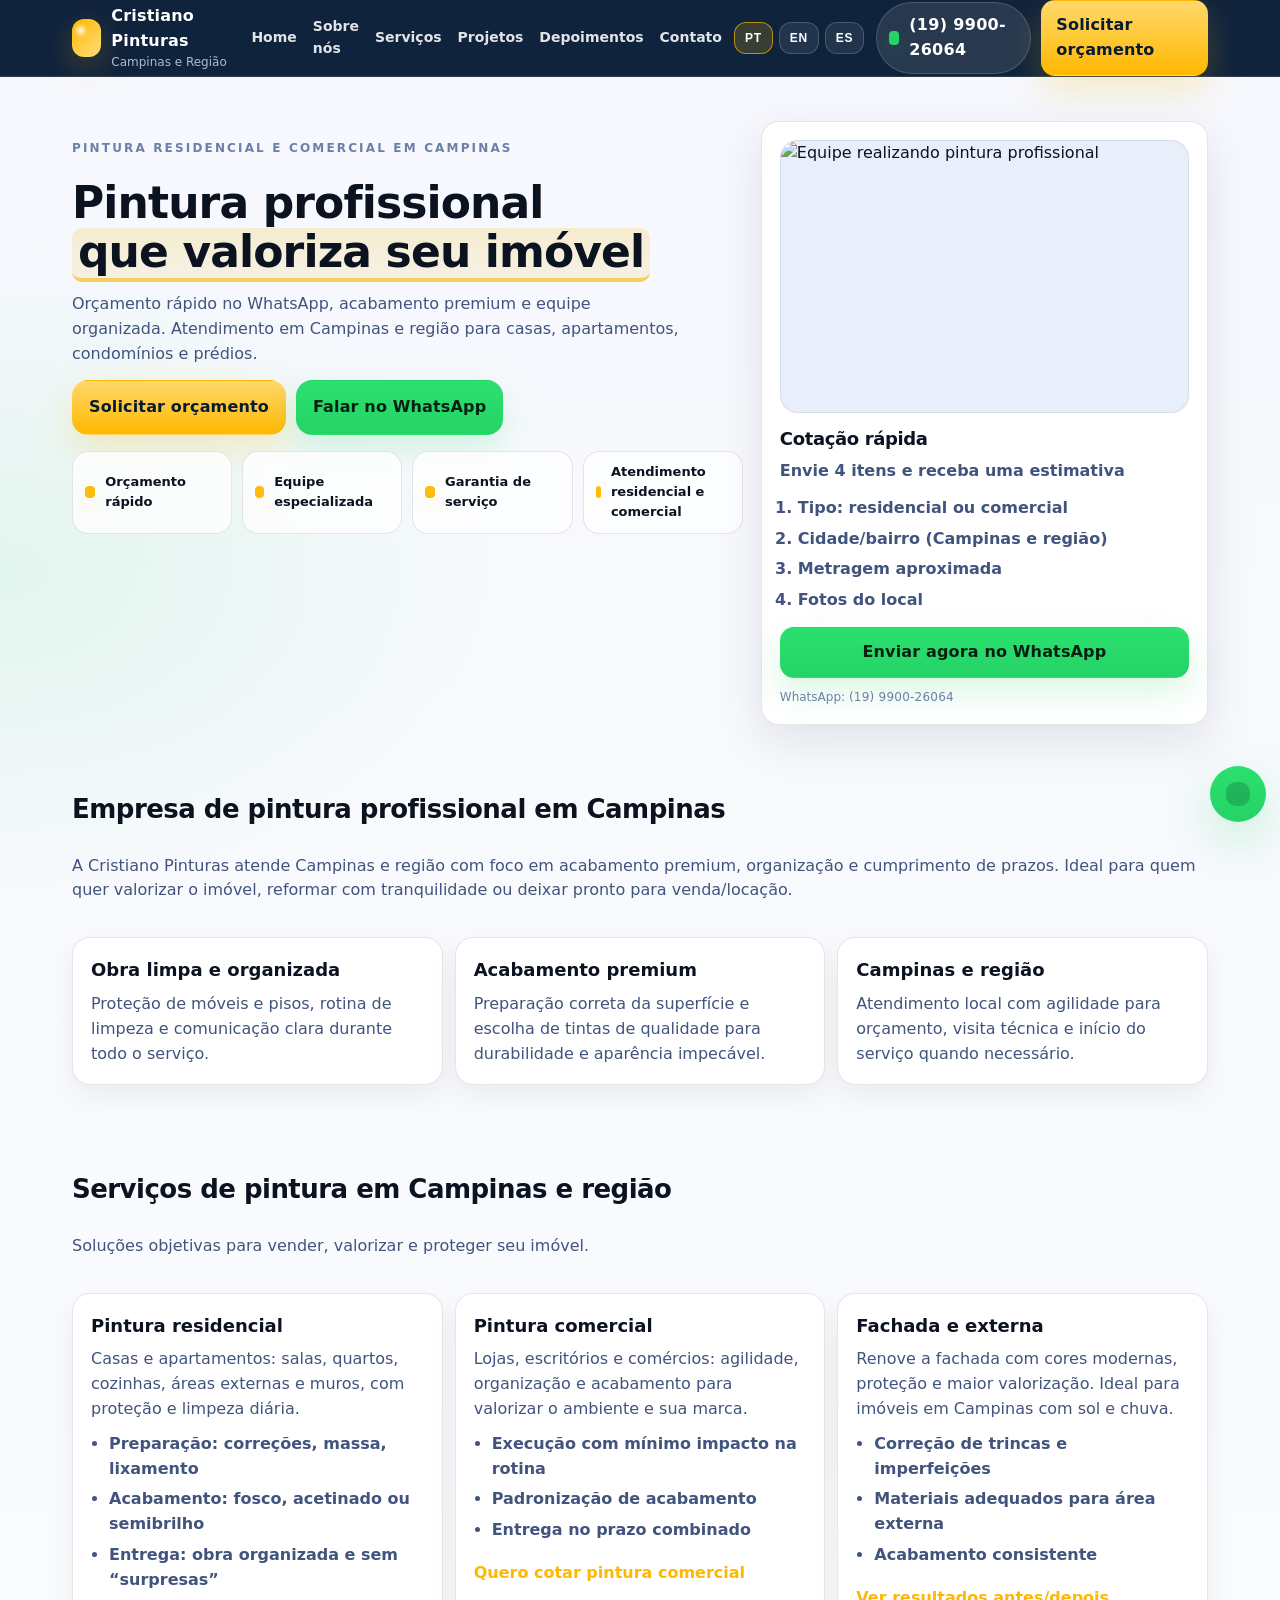
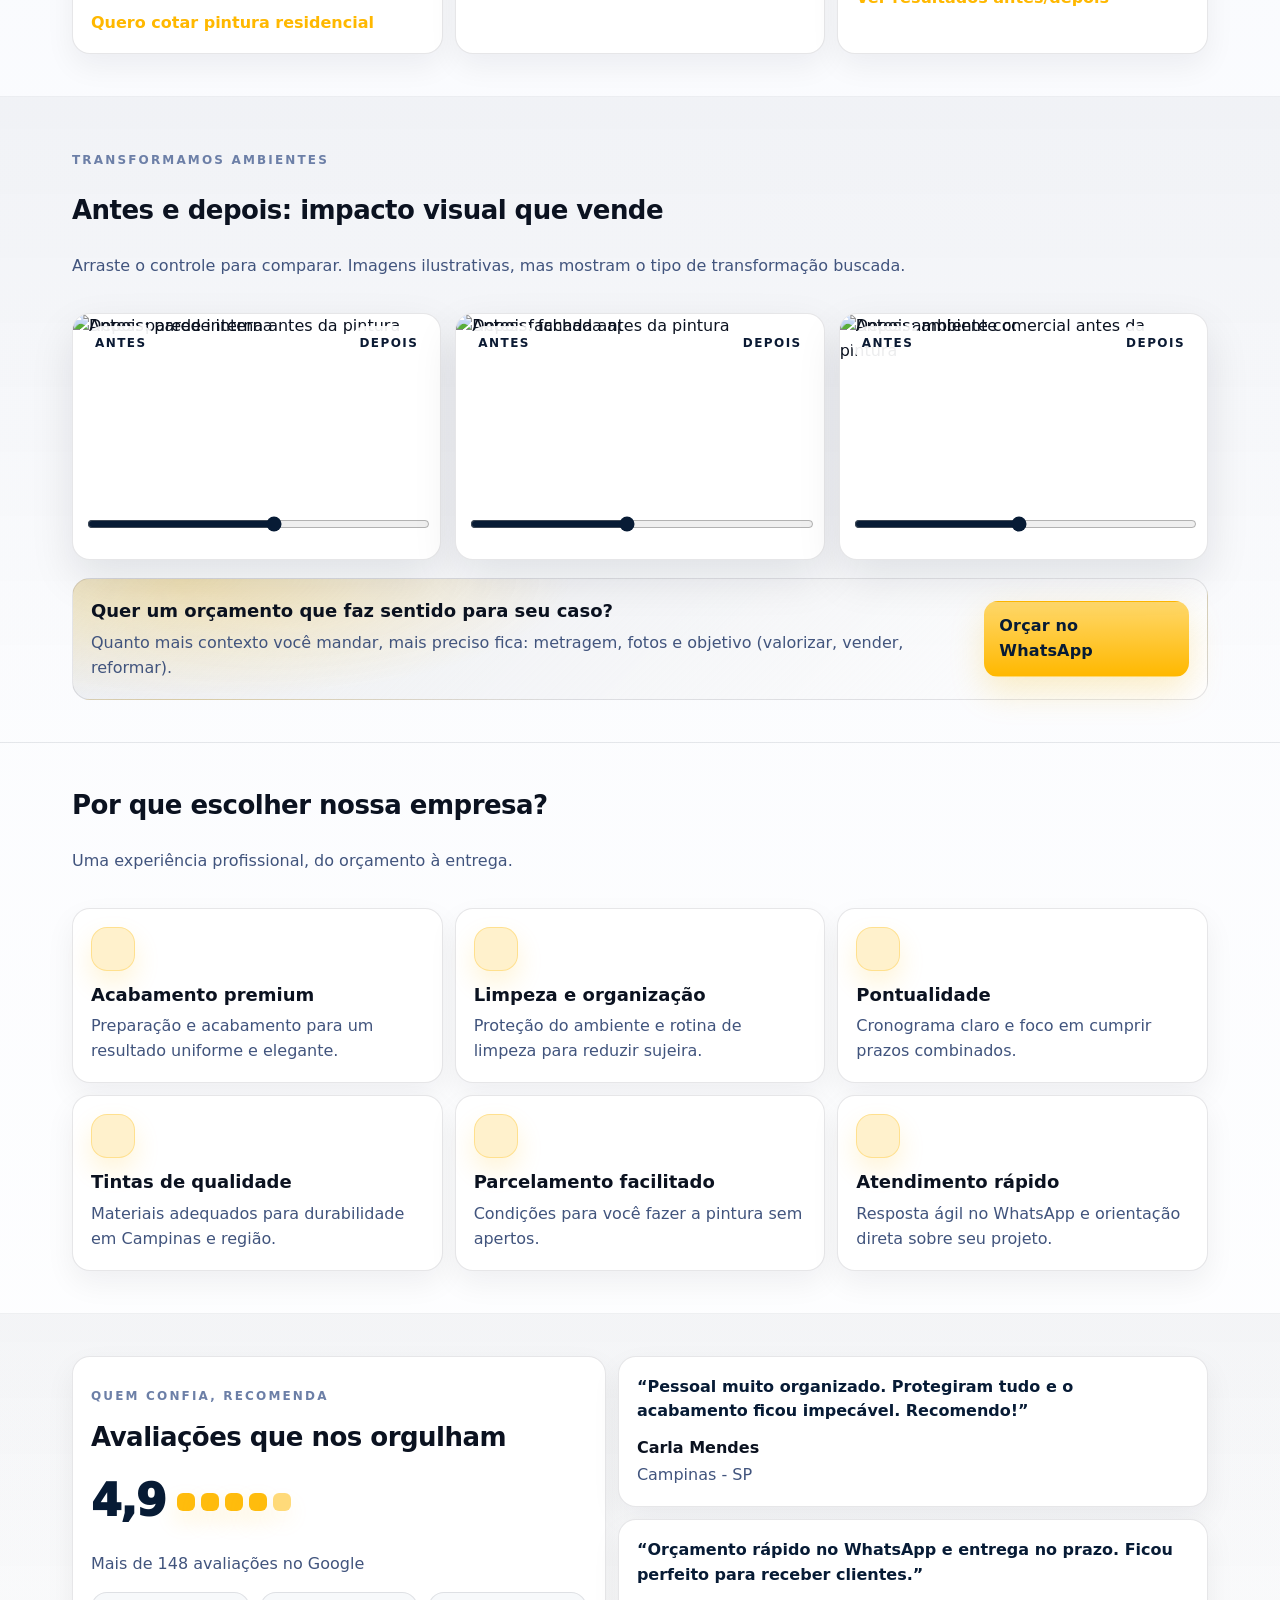
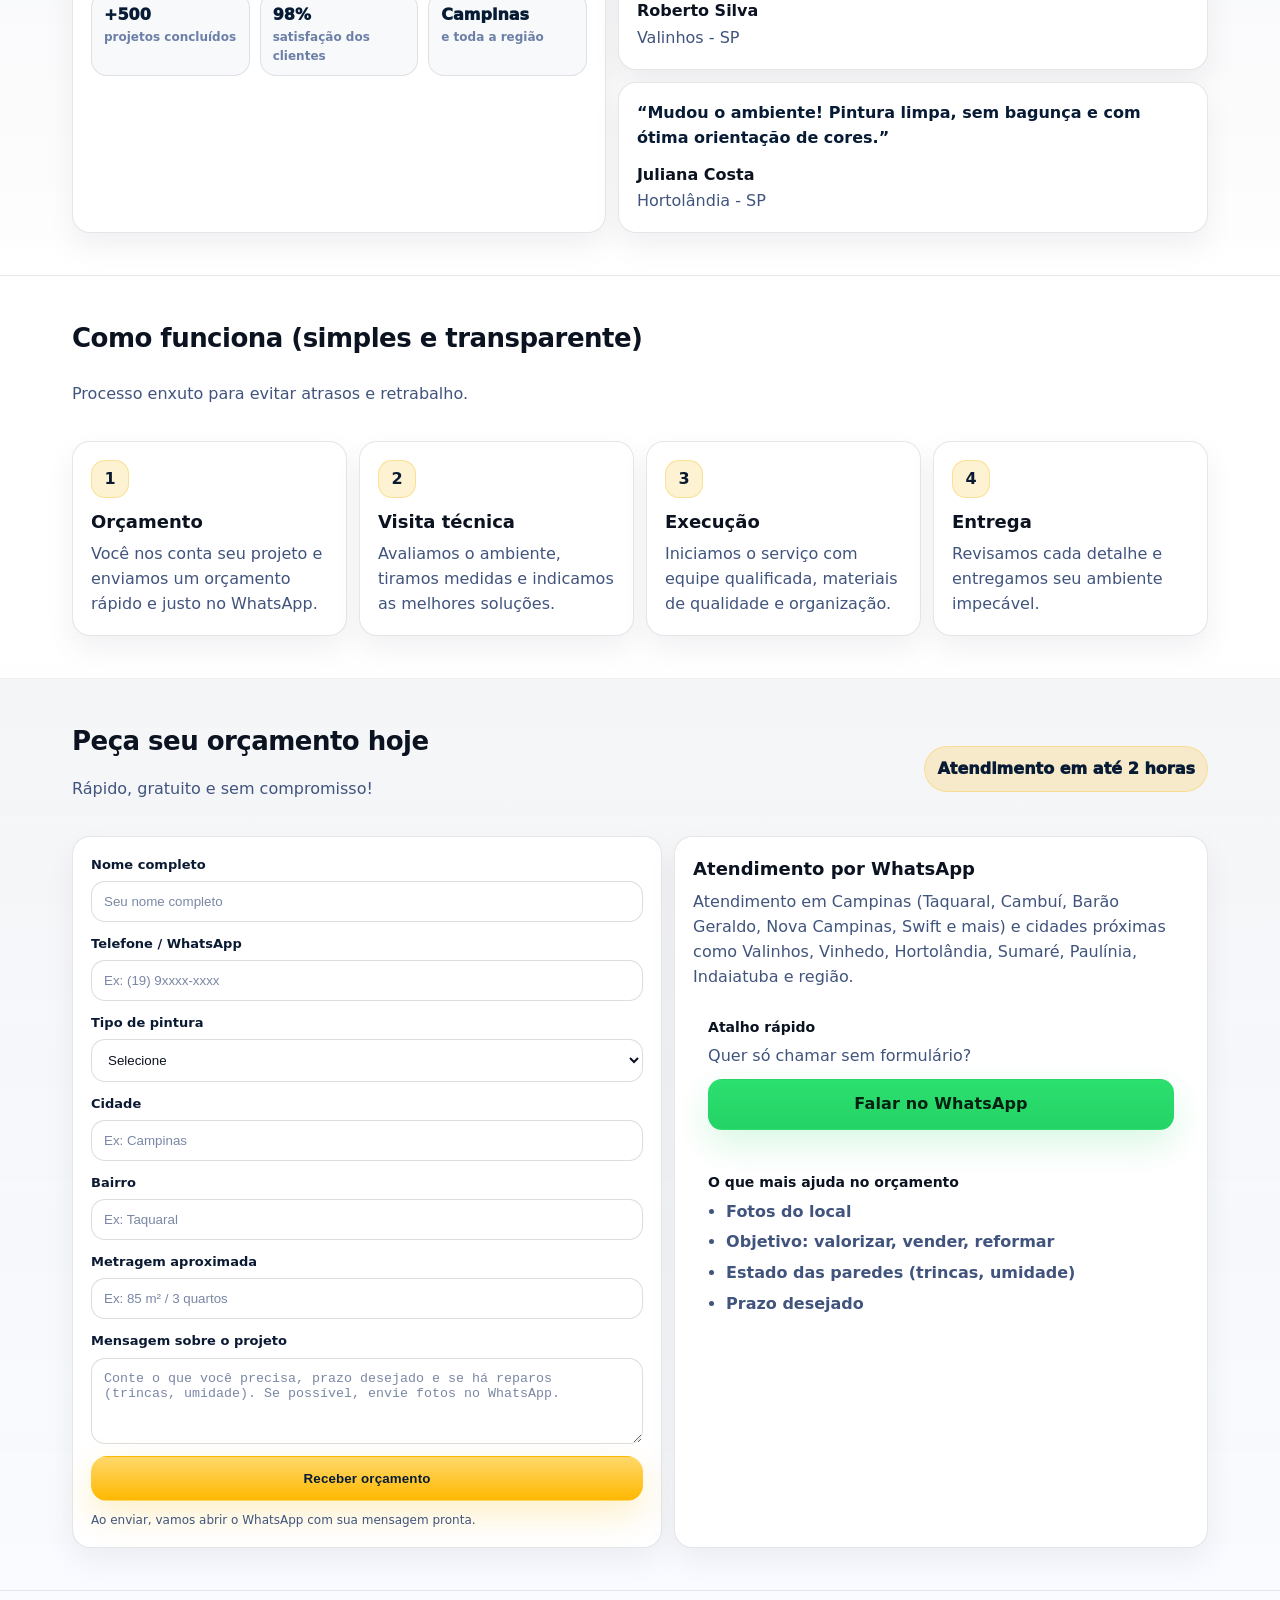
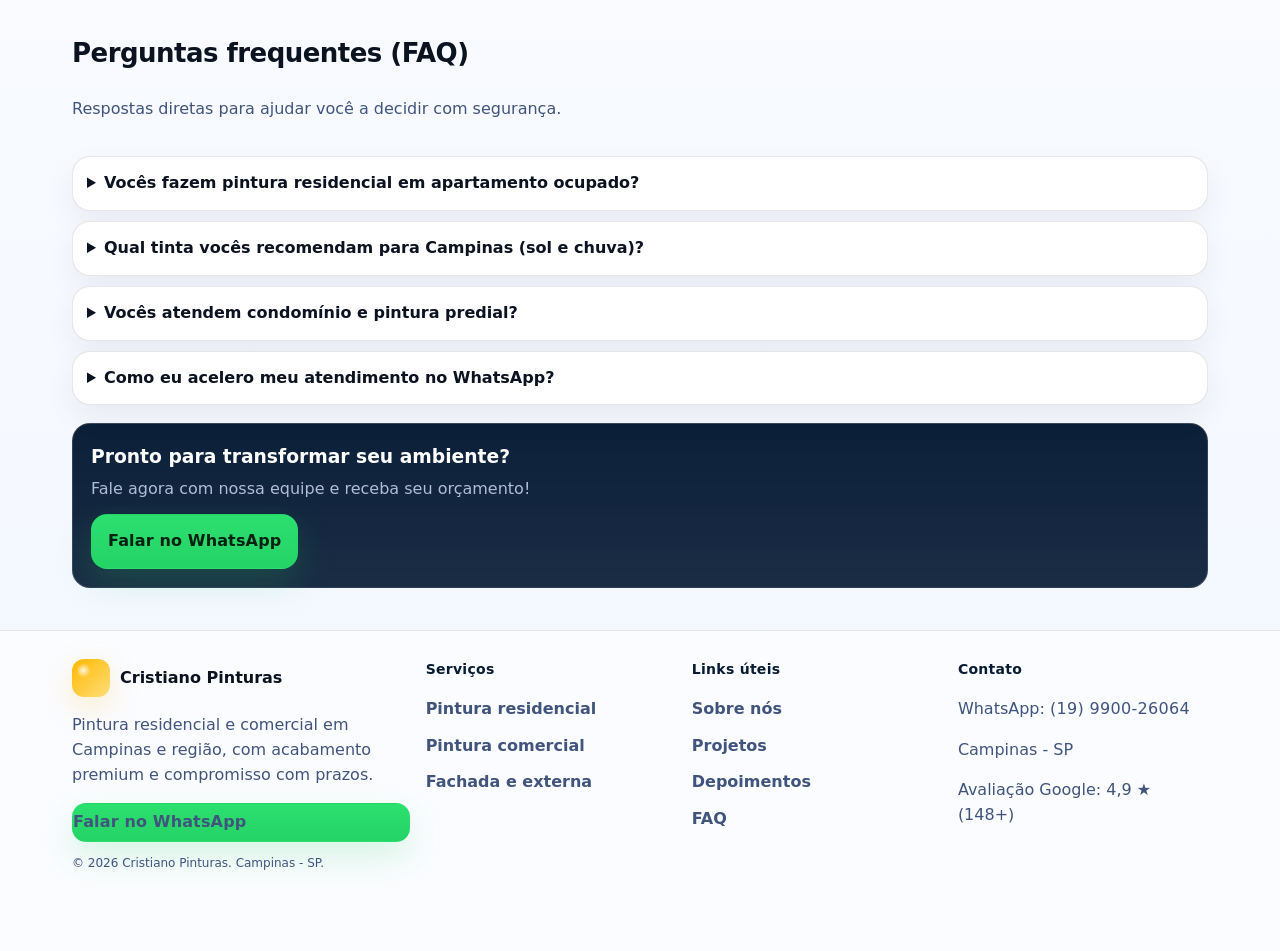
==== commit caca1751: "Improve layout and conversion sections" ====
--- a/index.html
+++ b/index.html
@@ -3,21 +3,21 @@
   <head>
     <meta charset="utf-8" />
     <meta name="viewport" content="width=device-width, initial-scale=1" />
-    <meta name="theme-color" content="#0b1a33" />
+    <meta name="theme-color" content="#071B35" />
     <meta name="robots" content="index,follow,max-image-preview:large,max-snippet:-1,max-video-preview:-1" />
-    <title>Pintura Residencial e Predial em Campinas | Cristiano Pinturas</title>
+    <title>Pintura Residencial e Comercial em Campinas | Cristiano Pinturas</title>
     <meta
       name="description"
-      content="Pintura residencial e predial em Campinas e região: orçamento rápido no WhatsApp, acabamento premium, equipe organizada e entrega no prazo. Faça uma cotação agora."
+      content="Pintura residencial e comercial em Campinas e região: orçamento rápido no WhatsApp, acabamento premium, equipe especializada e compromisso com prazos. Peça seu orçamento."
     />
     <link rel="canonical" href="https://balaocastelo-dev.github.io/santospintura/" />
     <meta property="og:type" content="website" />
     <meta property="og:locale" content="pt_BR" />
     <meta property="og:site_name" content="Cristiano Pinturas" />
-    <meta property="og:title" content="Pintura Residencial e Predial em Campinas | Cristiano Pinturas" />
+    <meta property="og:title" content="Pintura Residencial e Comercial em Campinas | Cristiano Pinturas" />
     <meta
       property="og:description"
-      content="Orçamento rápido no WhatsApp. Pintura residencial e predial com acabamento premium, equipe organizada e entrega no prazo em Campinas e região."
+      content="Orçamento rápido no WhatsApp. Pintura residencial e comercial com acabamento premium, equipe especializada e entrega no prazo em Campinas e região."
     />
     <meta property="og:url" content="https://balaocastelo-dev.github.io/santospintura/" />
     <meta property="og:image" content="data:image/svg+xml;utf8,<?xml version='1.0' encoding='UTF-8'?><svg xmlns='http://www.w3.org/2000/svg' width='1200' height='630' viewBox='0 0 1200 630'><defs><linearGradient id='g' x1='0' y1='0' x2='1' y2='1'><stop offset='0' stop-color='%230b1a33'/><stop offset='1' stop-color='%2311264a'/></linearGradient></defs><rect width='1200' height='630' rx='36' fill='url(%23g)'/><circle cx='990' cy='160' r='150' fill='%23f4b400' opacity='0.22'/><circle cx='1050' cy='220' r='180' fill='%2325d366' opacity='0.16'/><text x='72' y='220' fill='white' font-family='Segoe UI,Arial' font-size='58' font-weight='800'>Cristiano Pinturas</text><text x='72' y='290' fill='%23d8e4ff' font-family='Segoe UI,Arial' font-size='34'>Pintura residencial e predial em Campinas</text><rect x='72' y='340' width='520' height='78' rx='18' fill='%23f4b400'/><text x='104' y='392' fill='%230b1a33' font-family='Segoe UI,Arial' font-size='30' font-weight='900'>Orçamento no WhatsApp</text><text x='72' y='480' fill='%23d8e4ff' font-family='Segoe UI,Arial' font-size='26'>WhatsApp: (19) 9900-26064</text></svg>" />
@@ -28,7 +28,7 @@
         "@type": "LocalBusiness",
         "name": "Cristiano Pinturas",
         "url": "https://balaocastelo-dev.github.io/santospintura/",
-        "telephone": "+55-19-9900-26064",
+        "telephone": "+5519990026064",
         "areaServed": [
           "Campinas - SP",
           "Valinhos - SP",
@@ -60,8 +60,8 @@
             "@type": "Offer",
             "itemOffered": {
               "@type": "Service",
-              "name": "Pintura predial",
-              "serviceType": "Pintura de fachada e áreas comuns",
+              "name": "Pintura comercial",
+              "serviceType": "Pintura para empresas e comércios",
               "areaServed": "Campinas e região"
             }
           }
@@ -121,11 +121,12 @@
           </span>
         </a>
         <nav class="nav" aria-label="Navegação principal">
-          <a href="#servicos" data-i18n="nav_services">Serviços</a>
-          <a href="#antes-depois" data-i18n="nav_before_after">Antes/Depois</a>
-          <a href="#processo" data-i18n="nav_how">Como funciona</a>
-          <a href="#faq">FAQ</a>
-          <a class="btn btn-ghost" href="#orcamento" data-i18n="nav_quote">Orçamento</a>
+          <a href="#topo">Home</a>
+          <a href="#sobre">Sobre nós</a>
+          <a href="#servicos">Serviços</a>
+          <a href="#projetos">Projetos</a>
+          <a href="#depoimentos">Depoimentos</a>
+          <a href="#contato">Contato</a>
         </nav>
         <div class="lang-switch" role="group" aria-label="Idioma">
           <button type="button" data-lang="pt" aria-pressed="true">PT</button>
@@ -139,7 +140,22 @@
               <span class="phone-text">(19) 9900-26064</span>
             </span>
           </a>
-          <a class="btn btn-primary" href="#orcamento" data-i18n="cta_header_quote">Solicitar orçamento</a>
+          <a class="btn btn-primary" href="#contato" data-i18n="cta_header_quote">Solicitar orçamento</a>
+          <button class="menu-toggle" id="menuToggle" type="button" aria-label="Abrir menu" aria-expanded="false">
+            <span class="menu-ic" aria-hidden="true"></span>
+          </button>
+        </div>
+      </div>
+      <div class="mobile-nav" id="mobileNav" aria-label="Menu mobile">
+        <div class="mobile-nav-inner">
+          <a href="#topo" data-close>Home</a>
+          <a href="#sobre" data-close>Sobre nós</a>
+          <a href="#servicos" data-close>Serviços</a>
+          <a href="#projetos" data-close>Projetos</a>
+          <a href="#depoimentos" data-close>Depoimentos</a>
+          <a href="#contato" data-close>Contato</a>
+          <a class="btn btn-primary btn-block" href="#contato" data-close>Solicitar orçamento</a>
+          <a class="btn btn-whatsapp btn-block" id="ctaMobileWA" href="#" rel="nofollow">Falar no WhatsApp</a>
         </div>
       </div>
     </header>
@@ -148,25 +164,24 @@
       <section class="hero" id="topo">
         <div class="container hero-grid">
           <div class="hero-copy">
-            <p class="eyebrow" data-i18n="hero_eyebrow">Pintura residencial e predial em Campinas</p>
+            <p class="eyebrow" data-i18n="hero_eyebrow">Pintura residencial e comercial em Campinas</p>
             <h1>
               <span data-i18n="hero_title_1">Pintura profissional</span>
               <span class="highlight" data-i18n="hero_title_2">que valoriza seu imóvel</span>
             </h1>
             <p class="lead" data-i18n="hero_lead">
-              Orçamento rápido no WhatsApp, acabamento premium e equipe organizada. Atendimento em Campinas e região para casas, apartamentos,
-              condomínios e prédios.
+              Acabamento impecável, equipe especializada e compromisso com prazos. Qualidade garantida do início ao fim.
             </p>
             <div class="hero-actions">
-              <a class="btn btn-primary btn-lg" href="#orcamento" data-i18n="cta_quote_form">Solicitar orçamento</a>
+              <a class="btn btn-primary btn-lg" href="#contato" data-i18n="cta_quote_form">Solicitar orçamento</a>
               <a class="btn btn-whatsapp btn-lg" id="ctaHero" href="#" rel="nofollow" data-i18n="cta_talk_whatsapp">Falar no WhatsApp</a>
             </div>
-            <ul class="trust">
-              <li data-i18n="trust_1">Orçamento rápido</li>
-              <li data-i18n="trust_2">Equipe especializada</li>
-              <li data-i18n="trust_3">Garantia de serviço</li>
-              <li data-i18n="trust_4">Atendimento Campinas</li>
-            </ul>
+            <div class="trust-row" aria-label="Selos de confiança">
+              <div class="trust-item"><span class="trust-ic" aria-hidden="true"></span><span data-i18n="trust_1">Orçamento rápido</span></div>
+              <div class="trust-item"><span class="trust-ic" aria-hidden="true"></span><span data-i18n="trust_2">Equipe especializada</span></div>
+              <div class="trust-item"><span class="trust-ic" aria-hidden="true"></span><span data-i18n="trust_3">Garantia de serviço</span></div>
+              <div class="trust-item"><span class="trust-ic" aria-hidden="true"></span><span data-i18n="trust_4">Atendimento residencial e comercial</span></div>
+            </div>
           </div>
           <div class="hero-card" aria-label="Resumo do serviço">
             <div class="hero-photo-wrap">
@@ -185,13 +200,39 @@
               <p class="card-sub" data-i18n="card_sub">Envie 4 itens e receba uma estimativa</p>
             </div>
             <ol class="checklist">
-              <li data-i18n="card_check_1">Tipo: residencial ou predial</li>
+              <li data-i18n="card_check_1">Tipo: residencial ou comercial</li>
               <li data-i18n="card_check_2">Cidade/bairro (Campinas e região)</li>
               <li data-i18n="card_check_3">Metragem aproximada</li>
               <li data-i18n="card_check_4">Fotos do local</li>
             </ol>
             <a class="btn btn-whatsapp btn-block" id="ctaCard" href="#" rel="nofollow" data-i18n="cta_send_now">Enviar agora no WhatsApp</a>
             <p class="mini"><span data-i18n="label_whatsapp">WhatsApp</span>: <span class="mono">(19) 9900-26064</span></p>
+          </div>
+        </div>
+      </section>
+
+      <section class="section" id="sobre">
+        <div class="container">
+          <div class="section-head">
+            <h2>Empresa de pintura profissional em Campinas</h2>
+            <p class="muted">
+              A Cristiano Pinturas atende Campinas e região com foco em acabamento premium, organização e cumprimento de prazos. Ideal para quem quer
+              valorizar o imóvel, reformar com tranquilidade ou deixar pronto para venda/locação.
+            </p>
+          </div>
+          <div class="about-grid">
+            <div class="about-card">
+              <h3>Obra limpa e organizada</h3>
+              <p>Proteção de móveis e pisos, rotina de limpeza e comunicação clara durante todo o serviço.</p>
+            </div>
+            <div class="about-card">
+              <h3>Acabamento premium</h3>
+              <p>Preparação correta da superfície e escolha de tintas de qualidade para durabilidade e aparência impecável.</p>
+            </div>
+            <div class="about-card">
+              <h3>Campinas e região</h3>
+              <p>Atendimento local com agilidade para orçamento, visita técnica e início do serviço quando necessário.</p>
+            </div>
           </div>
         </div>
       </section>
@@ -211,17 +252,17 @@
                 <li>Acabamento: fosco, acetinado ou semibrilho</li>
                 <li>Entrega: obra organizada e sem “surpresas”</li>
               </ul>
-              <a class="link" href="#orcamento">Quero cotar pintura residencial</a>
+              <a class="link" href="#contato">Quero cotar pintura residencial</a>
             </article>
             <article class="card">
-              <h3>Pintura predial</h3>
-              <p>Fachadas e áreas comuns: condomínios e prédios, com cronograma, comunicação e padronização do acabamento.</p>
+              <h3>Pintura comercial</h3>
+              <p>Lojas, escritórios e comércios: agilidade, organização e acabamento para valorizar o ambiente e sua marca.</p>
               <ul class="bullets">
-                <li>Planejamento: etapas e cronograma</li>
-                <li>Proteção: áreas de circulação</li>
-                <li>Foco: estética + durabilidade</li>
+                <li>Execução com mínimo impacto na rotina</li>
+                <li>Padronização de acabamento</li>
+                <li>Entrega no prazo combinado</li>
               </ul>
-              <a class="link" href="#orcamento">Quero cotar pintura predial</a>
+              <a class="link" href="#contato">Quero cotar pintura comercial</a>
             </article>
             <article class="card">
               <h3>Fachada e externa</h3>
@@ -231,25 +272,26 @@
                 <li>Materiais adequados para área externa</li>
                 <li>Acabamento consistente</li>
               </ul>
-              <a class="link" href="#antes-depois">Ver resultados antes/depois</a>
+              <a class="link" href="#projetos">Ver resultados antes/depois</a>
             </article>
           </div>
         </div>
       </section>
 
-      <section class="section alt" id="antes-depois">
+      <section class="section alt" id="projetos">
         <div class="container">
           <div class="section-head">
-            <h2 data-i18n="ba_title">Antes e depois: impacto visual que vende</h2>
-            <p class="muted" data-i18n="ba_sub">Arraste o controle para comparar. Imagens ilustrativas, mas mostram o tipo de transformação buscada.</p>
-          </div>
-
-          <div class="ba-grid">
+            <p class="eyebrow">Transformamos ambientes</p>
+            <h2 data-i18n="ba_title">Antes e Depois</h2>
+            <p class="muted" data-i18n="ba_sub">Arraste o controle para comparar e ver a transformação.</p>
+          </div>
+
+          <div class="ba-grid ba-grid-3">
             <div class="ba" data-ba>
               <div class="ba-images">
                 <img
                   class="ba-img"
-                  alt="Antes: parede manchada e sem padrão de acabamento"
+                  alt="Antes: parede interna antes da pintura"
                   src="./assets/galeria/01.webp"
                   loading="lazy"
                   decoding="async"
@@ -258,7 +300,7 @@
                 />
                 <img
                   class="ba-img ba-after"
-                  alt="Depois: parede uniforme com acabamento moderno"
+                  alt="Depois: parede interna após a pintura"
                   src="./assets/galeria/02.webp"
                   loading="lazy"
                   decoding="async"
@@ -277,7 +319,7 @@
               <div class="ba-images">
                 <img
                   class="ba-img"
-                  alt="Antes: fachada com desgaste e tonalidade sem padrão"
+                  alt="Antes: fachada antes da pintura"
                   src="./assets/galeria/03.webp"
                   loading="lazy"
                   decoding="async"
@@ -286,7 +328,7 @@
                 />
                 <img
                   class="ba-img ba-after"
-                  alt="Depois: fachada com pintura moderna e acabamento consistente"
+                  alt="Depois: fachada após a pintura"
                   src="./assets/galeria/04.webp"
                   loading="lazy"
                   decoding="async"
@@ -303,20 +345,8 @@
 
             <div class="ba" data-ba>
               <div class="ba-images">
-                <img class="ba-img" alt="Antes: ambiente antes da pintura" src="./assets/galeria/05.webp" loading="lazy" decoding="async" width="1200" height="800" />
-                <img class="ba-img ba-after" alt="Depois: ambiente após a pintura" src="./assets/galeria/06.webp" loading="lazy" decoding="async" width="1200" height="800" />
-              </div>
-              <input class="ba-range" type="range" min="0" max="100" value="52" aria-label="Controle de comparação antes e depois" />
-              <div class="ba-labels" aria-hidden="true">
-                <span>Antes</span>
-                <span>Depois</span>
-              </div>
-            </div>
-
-            <div class="ba" data-ba>
-              <div class="ba-images">
-                <img class="ba-img" alt="Antes: superfície antes da pintura" src="./assets/galeria/07.webp" loading="lazy" decoding="async" width="1200" height="800" />
-                <img class="ba-img ba-after" alt="Depois: superfície após a pintura" src="./assets/galeria/08.webp" loading="lazy" decoding="async" width="1200" height="800" />
+                <img class="ba-img" alt="Antes: ambiente comercial antes da pintura" src="./assets/galeria/07.webp" loading="lazy" decoding="async" width="1200" height="800" />
+                <img class="ba-img ba-after" alt="Depois: ambiente comercial após a pintura" src="./assets/galeria/08.webp" loading="lazy" decoding="async" width="1200" height="800" />
               </div>
               <input class="ba-range" type="range" min="0" max="100" value="48" aria-label="Controle de comparação antes e depois" />
               <div class="ba-labels" aria-hidden="true">
@@ -332,6 +362,94 @@
               <p class="muted" data-i18n="band_sub">Quanto mais contexto você mandar, mais preciso fica: metragem, fotos e objetivo (valorizar, vender, reformar).</p>
             </div>
             <a class="btn btn-primary" id="ctaBand" href="#" rel="nofollow" data-i18n="cta_quote_short">Orçar no WhatsApp</a>
+          </div>
+        </div>
+      </section>
+
+      <section class="section" id="beneficios">
+        <div class="container">
+          <div class="section-head">
+            <h2>Por que escolher nossa empresa?</h2>
+            <p class="muted">Uma experiência profissional, do orçamento à entrega.</p>
+          </div>
+          <div class="benefits">
+            <div class="benefit">
+              <div class="benefit-ic" aria-hidden="true"></div>
+              <h3>Acabamento premium</h3>
+              <p>Preparação e acabamento para um resultado uniforme e elegante.</p>
+            </div>
+            <div class="benefit">
+              <div class="benefit-ic" aria-hidden="true"></div>
+              <h3>Limpeza e organização</h3>
+              <p>Proteção do ambiente e rotina de limpeza para reduzir sujeira.</p>
+            </div>
+            <div class="benefit">
+              <div class="benefit-ic" aria-hidden="true"></div>
+              <h3>Pontualidade</h3>
+              <p>Cronograma claro e foco em cumprir prazos combinados.</p>
+            </div>
+            <div class="benefit">
+              <div class="benefit-ic" aria-hidden="true"></div>
+              <h3>Tintas de qualidade</h3>
+              <p>Materiais adequados para durabilidade em Campinas e região.</p>
+            </div>
+            <div class="benefit">
+              <div class="benefit-ic" aria-hidden="true"></div>
+              <h3>Parcelamento facilitado</h3>
+              <p>Condições para você fazer a pintura sem apertos.</p>
+            </div>
+            <div class="benefit">
+              <div class="benefit-ic" aria-hidden="true"></div>
+              <h3>Atendimento rápido</h3>
+              <p>Resposta ágil no WhatsApp e orientação direta sobre seu projeto.</p>
+            </div>
+          </div>
+        </div>
+      </section>
+
+      <section class="section alt" id="depoimentos">
+        <div class="container">
+          <div class="social-grid">
+            <div class="rating-card">
+              <p class="eyebrow">Quem confia, recomenda</p>
+              <h2>Avaliações que nos orgulham</h2>
+              <div class="rating-row" aria-label="Avaliação média">
+                <div class="rating-score">4,9</div>
+                <div class="rating-stars" aria-hidden="true">
+                  <span class="star"></span><span class="star"></span><span class="star"></span><span class="star"></span><span class="star half"></span>
+                </div>
+              </div>
+              <p class="muted">Mais de 148 avaliações no Google</p>
+              <div class="stats">
+                <div class="stat">
+                  <div class="stat-num">+500</div>
+                  <div class="stat-label">projetos concluídos</div>
+                </div>
+                <div class="stat">
+                  <div class="stat-num">98%</div>
+                  <div class="stat-label">satisfação dos clientes</div>
+                </div>
+                <div class="stat">
+                  <div class="stat-num">Campinas</div>
+                  <div class="stat-label">e toda a região</div>
+                </div>
+              </div>
+            </div>
+
+            <div class="testimonials">
+              <article class="testimonial">
+                <p class="quote">“Pessoal muito organizado. Protegiram tudo e o acabamento ficou impecável. Recomendo!”</p>
+                <div class="who"><strong>Carla Mendes</strong><span class="muted">Campinas - SP</span></div>
+              </article>
+              <article class="testimonial">
+                <p class="quote">“Orçamento rápido no WhatsApp e entrega no prazo. Ficou perfeito para receber clientes.”</p>
+                <div class="who"><strong>Roberto Silva</strong><span class="muted">Valinhos - SP</span></div>
+              </article>
+              <article class="testimonial">
+                <p class="quote">“Mudou o ambiente! Pintura limpa, sem bagunça e com ótima orientação de cores.”</p>
+                <div class="who"><strong>Juliana Costa</strong><span class="muted">Hortolândia - SP</span></div>
+              </article>
+            </div>
           </div>
         </div>
       </section>
@@ -345,85 +463,96 @@
           <div class="steps">
             <div class="step">
               <div class="step-num">1</div>
-              <h3>Briefing no WhatsApp</h3>
-              <p>Você manda cidade/bairro, tipo de pintura, fotos e metragem aproximada. Atendimento rápido em Campinas e região.</p>
+              <h3>Orçamento</h3>
+              <p>Você nos conta seu projeto e enviamos um orçamento rápido e justo no WhatsApp.</p>
             </div>
             <div class="step">
               <div class="step-num">2</div>
-              <h3>Orçamento e planejamento</h3>
-              <p>Passamos opções de tinta/acabamento e um plano de execução com prazos realistas e custo-benefício.</p>
+              <h3>Visita técnica</h3>
+              <p>Avaliamos o ambiente, tiramos medidas e indicamos as melhores soluções.</p>
             </div>
             <div class="step">
               <div class="step-num">3</div>
-              <h3>Execução limpa</h3>
-              <p>Proteção do ambiente, organização e limpeza diária. Foco em acabamento para o imóvel ficar pronto para uso.</p>
+              <h3>Execução</h3>
+              <p>Iniciamos o serviço com equipe qualificada, materiais de qualidade e organização.</p>
             </div>
             <div class="step">
               <div class="step-num">4</div>
-              <h3>Entrega e checklist</h3>
-              <p>Revisão final do acabamento e alinhamento dos detalhes. O objetivo é entregar “pronto para morar” ou “pronto para vender”.</p>
+              <h3>Entrega</h3>
+              <p>Revisamos cada detalhe e entregamos seu ambiente impecável.</p>
             </div>
           </div>
         </div>
       </section>
 
-      <section class="section alt" id="orcamento">
+      <section class="section alt" id="contato">
         <div class="container">
           <div class="section-head">
-            <h2 data-i18n="quote_title">Orçamento no WhatsApp (com coleta de dados)</h2>
-            <p class="muted" data-i18n="quote_sub">Preencha para enviar uma mensagem pronta. Isso acelera o atendimento e melhora a estimativa.</p>
+            <div class="quote-head">
+              <div>
+                <h2>Peça seu orçamento hoje</h2>
+                <p class="muted">Rápido, gratuito e sem compromisso!</p>
+              </div>
+              <div class="quote-badge">Atendimento em até 2 horas</div>
+            </div>
           </div>
 
           <div class="form-grid">
             <form class="lead-form" id="leadForm" autocomplete="on">
               <div class="field">
-                <label for="nome" data-i18n="f_name">Nome</label>
-                <input id="nome" name="nome" type="text" placeholder="Seu nome" required />
+                <label for="nome">Nome completo</label>
+                <input id="nome" name="nome" type="text" placeholder="Seu nome completo" required />
               </div>
               <div class="field">
-                <label for="cidade" data-i18n="f_city">Cidade / Bairro</label>
-                <input id="cidade" name="cidade" type="text" placeholder="Ex: Campinas - Taquaral" required />
+                <label for="telefone">Telefone / WhatsApp</label>
+                <input id="telefone" name="telefone" type="tel" inputmode="tel" placeholder="Ex: (19) 9xxxx-xxxx" required />
               </div>
               <div class="field">
-                <label for="tipo" data-i18n="f_service">Serviço</label>
+                <label for="tipo">Tipo de pintura</label>
                 <select id="tipo" name="tipo" required>
                   <option value="" selected disabled>Selecione</option>
                   <option value="Pintura residencial">Pintura residencial</option>
-                  <option value="Pintura predial">Pintura predial</option>
+                  <option value="Pintura comercial">Pintura comercial</option>
                   <option value="Pintura de fachada">Pintura de fachada</option>
                   <option value="Pintura interna">Pintura interna</option>
                   <option value="Pintura externa">Pintura externa</option>
                 </select>
               </div>
               <div class="field">
-                <label for="metragem" data-i18n="f_size">Metragem aproximada</label>
+                <label for="cidade">Cidade</label>
+                <input id="cidade" name="cidade" type="text" placeholder="Ex: Campinas" required />
+              </div>
+              <div class="field">
+                <label for="bairro">Bairro</label>
+                <input id="bairro" name="bairro" type="text" placeholder="Ex: Taquaral" />
+              </div>
+              <div class="field">
+                <label for="metragem">Metragem aproximada</label>
                 <input id="metragem" name="metragem" type="text" placeholder="Ex: 85 m² / 3 quartos" />
               </div>
               <div class="field field-full">
-                <label for="mensagem" data-i18n="f_details">Detalhes (opcional)</label>
+                <label for="mensagem">Mensagem sobre o projeto</label>
                 <textarea
                   id="mensagem"
                   name="mensagem"
                   rows="4"
-                  placeholder="Ex: precisa corrigir trincas, trocar cor, imóvel ocupado, melhor horário para visita..."
+                  placeholder="Conte o que você precisa, prazo desejado e se há reparos (trincas, umidade). Se possível, envie fotos no WhatsApp."
                 ></textarea>
               </div>
-              <button class="btn btn-primary btn-lg btn-block" type="submit" data-i18n="f_submit">Enviar para o WhatsApp</button>
-              <p class="mini muted" data-i18n="f_tip">
-                Dica SEO local: se você estiver em Campinas, diga o bairro. Se for região, diga a cidade (Valinhos, Vinhedo, Sumaré, Hortolândia, Paulínia...).
-              </p>
+              <button class="btn btn-primary btn-lg btn-block" type="submit">Receber orçamento</button>
+              <p class="mini muted">Ao enviar, vamos abrir o WhatsApp com sua mensagem pronta.</p>
             </form>
 
             <aside class="aside">
-              <h3>Atendemos Campinas e região</h3>
+              <h3>Atendimento por WhatsApp</h3>
               <p class="muted">
-                Campinas (Taquaral, Cambuí, Barão Geraldo, Nova Campinas, Swift e mais) e cidades próximas como Valinhos, Vinhedo, Hortolândia,
-                Sumaré, Paulínia, Indaiatuba, Jaguariúna e região.
+                Atendimento em Campinas (Taquaral, Cambuí, Barão Geraldo, Nova Campinas, Swift e mais) e cidades próximas como Valinhos, Vinhedo,
+                Hortolândia, Sumaré, Paulínia, Indaiatuba e região.
               </p>
               <div class="aside-box">
                 <h4>Atalho rápido</h4>
                 <p class="muted">Quer só chamar sem formulário?</p>
-                <a class="btn btn-secondary btn-block" id="ctaAside" href="#" rel="nofollow">Abrir WhatsApp agora</a>
+                <a class="btn btn-whatsapp btn-block" id="ctaAside" href="#" rel="nofollow">Falar no WhatsApp</a>
               </div>
               <div class="aside-box">
                 <h4>O que mais ajuda no orçamento</h4>
@@ -465,30 +594,43 @@
             </details>
           </div>
 
-          <div class="final-cta">
-            <h3 data-i18n="final_title">Pronto para renovar seu imóvel em Campinas?</h3>
-            <p class="muted" data-i18n="final_sub">Clique e envie sua solicitação. Atendimento focado em conversão: orçamento rápido, claro e objetivo.</p>
-            <a class="btn btn-primary btn-lg" id="ctaFinal" href="#" rel="nofollow" data-i18n="cta_whatsapp">Chamar no WhatsApp</a>
+          <div class="final-cta final-cta-dark">
+            <h3>Pronto para transformar seu ambiente?</h3>
+            <p class="muted">Fale agora com nossa equipe e receba seu orçamento!</p>
+            <a class="btn btn-whatsapp btn-lg" id="ctaFinal" href="#" rel="nofollow">Falar no WhatsApp</a>
           </div>
         </div>
       </section>
     </main>
 
     <footer class="footer">
-      <div class="container footer-inner">
-        <div class="foot-left">
+      <div class="container footer-grid">
+        <div class="footer-col">
           <div class="brand-inline">
             <span class="brand-mark" aria-hidden="true"></span>
             <strong>Cristiano Pinturas</strong>
           </div>
-          <p class="muted">
-            Pintura residencial e predial em Campinas e região. Atendimento por WhatsApp: <span class="mono">(19) 9900-26064</span>.
-          </p>
-        </div>
-        <div class="foot-right">
-          <a href="#servicos">Serviços</a>
-          <a href="#orcamento">Orçamento</a>
+          <p class="muted">Pintura residencial e comercial em Campinas e região, com acabamento premium e compromisso com prazos.</p>
+          <a class="btn btn-whatsapp" id="ctaFooterWA" href="#" rel="nofollow">Falar no WhatsApp</a>
+        </div>
+        <div class="footer-col">
+          <h4>Serviços</h4>
+          <a href="#servicos">Pintura residencial</a>
+          <a href="#servicos">Pintura comercial</a>
+          <a href="#servicos">Fachada e externa</a>
+        </div>
+        <div class="footer-col">
+          <h4>Links úteis</h4>
+          <a href="#sobre">Sobre nós</a>
+          <a href="#projetos">Projetos</a>
+          <a href="#depoimentos">Depoimentos</a>
           <a href="#faq">FAQ</a>
+        </div>
+        <div class="footer-col">
+          <h4>Contato</h4>
+          <p class="muted">WhatsApp: <span class="mono">(19) 9900-26064</span></p>
+          <p class="muted">Campinas - SP</p>
+          <p class="muted">Avaliação Google: 4,9 ★ (148+)</p>
         </div>
       </div>
       <div class="container foot-bottom">
@@ -497,8 +639,9 @@
     </footer>
 
     <div class="sticky-cta" role="region" aria-label="Ação rápida">
-      <a class="btn btn-primary btn-block" id="ctaSticky" href="#" rel="nofollow" data-i18n="cta_quote_short">Orçar no WhatsApp</a>
+      <a class="btn btn-whatsapp btn-block" id="ctaSticky" href="#" rel="nofollow">Falar no WhatsApp</a>
     </div>
+    <a class="float-wa" id="ctaFloat" href="#" rel="nofollow" aria-label="Falar no WhatsApp"></a>
 
     <script>
       (function () {
@@ -516,7 +659,7 @@
             cta_send_now: "Enviar agora no WhatsApp",
             cta_quote_short: "Orçar no WhatsApp",
             label_whatsapp: "WhatsApp",
-            hero_eyebrow: "Pintura residencial e predial em Campinas",
+            hero_eyebrow: "Pintura residencial e comercial em Campinas",
             hero_title_1: "Pintura profissional",
             hero_title_2: "que valoriza seu imóvel",
             hero_lead:
@@ -524,10 +667,10 @@
             trust_1: "Orçamento rápido",
             trust_2: "Equipe especializada",
             trust_3: "Garantia de serviço",
-            trust_4: "Atendimento Campinas",
+            trust_4: "Atendimento residencial e comercial",
             card_title: "Cotação rápida",
             card_sub: "Envie 4 itens e receba uma estimativa",
-            card_check_1: "Tipo: residencial ou predial",
+            card_check_1: "Tipo: residencial ou comercial",
             card_check_2: "Cidade/bairro (Campinas e região)",
             card_check_3: "Metragem aproximada",
             card_check_4: "Fotos do local",
@@ -567,7 +710,7 @@
             cta_send_now: "Send on WhatsApp",
             cta_quote_short: "Quote on WhatsApp",
             label_whatsapp: "WhatsApp",
-            hero_eyebrow: "Residential & building painting in Campinas",
+            hero_eyebrow: "Residential & commercial painting in Campinas",
             hero_title_1: "Professional painting",
             hero_title_2: "that boosts your property value",
             hero_lead:
@@ -617,7 +760,7 @@
             cta_send_now: "Enviar por WhatsApp",
             cta_quote_short: "Presupuesto por WhatsApp",
             label_whatsapp: "WhatsApp",
-            hero_eyebrow: "Pintura residencial y predial en Campinas",
+            hero_eyebrow: "Pintura residencial y comercial en Campinas",
             hero_title_1: "Pintura profesional",
             hero_title_2: "que valoriza tu inmueble",
             hero_lead:
@@ -658,7 +801,7 @@
 
         var phoneE164 = "5519990026064";
         var defaultMessage =
-          "Olá! Quero orçamento de pintura em Campinas e região.%0A%0ATipo (residencial/predial): %0ACidade/Bairro: %0AMetragem aproximada: %0AFotos: (vou enviar)%0A%0AObrigado!";
+          "Olá! Quero orçamento de pintura em Campinas e região.%0A%0ATipo (residencial/comercial): %0ACidade/Bairro: %0AMetragem aproximada: %0AFotos: (vou enviar)%0A%0AObrigado!";
 
         function buildWhatsappUrl(message) {
           return "https://wa.me/" + phoneE164 + "?text=" + message;
@@ -690,6 +833,9 @@
         setHref("ctaAside", defaultMessage);
         setHref("ctaFinal", defaultMessage);
         setHref("ctaSticky", defaultMessage);
+        setHref("ctaFooterWA", defaultMessage);
+        setHref("ctaFloat", defaultMessage);
+        setHref("ctaMobileWA", defaultMessage);
 
         var yearEl = document.getElementById("ano");
         if (yearEl) yearEl.textContent = String(new Date().getFullYear());
@@ -706,7 +852,9 @@
           form.addEventListener("submit", function (e) {
             e.preventDefault();
             var nome = (document.getElementById("nome") || {}).value || "";
+            var telefone = (document.getElementById("telefone") || {}).value || "";
             var cidade = (document.getElementById("cidade") || {}).value || "";
+            var bairro = (document.getElementById("bairro") || {}).value || "";
             var tipo = (document.getElementById("tipo") || {}).value || "";
             var metragem = (document.getElementById("metragem") || {}).value || "";
             var mensagem = (document.getElementById("mensagem") || {}).value || "";
@@ -718,6 +866,9 @@
               tipo.trim() +
               ".%0A%0ACidade/Bairro: " +
               cidade.trim() +
+              (bairro.trim() ? " - " + bairro.trim() : "") +
+              "%0ATelefone/WhatsApp: " +
+              (telefone.trim() || "—") +
               "%0AMetragem aproximada: " +
               (metragem.trim() || "—") +
               "%0ADetalhes: " +
@@ -743,6 +894,31 @@
           });
         });
 
+        var menuToggle = document.getElementById("menuToggle");
+        var mobileNav = document.getElementById("mobileNav");
+        function closeMenu() {
+          document.documentElement.classList.remove("menu-open");
+          if (menuToggle) menuToggle.setAttribute("aria-expanded", "false");
+        }
+        function openMenu() {
+          document.documentElement.classList.add("menu-open");
+          if (menuToggle) menuToggle.setAttribute("aria-expanded", "true");
+        }
+        if (menuToggle && mobileNav) {
+          menuToggle.addEventListener("click", function () {
+            if (document.documentElement.classList.contains("menu-open")) closeMenu();
+            else openMenu();
+          });
+          mobileNav.addEventListener("click", function (e) {
+            var t = e.target;
+            if (!t) return;
+            if (t.hasAttribute && t.hasAttribute("data-close")) closeMenu();
+          });
+          document.addEventListener("keydown", function (e) {
+            if (e.key === "Escape") closeMenu();
+          });
+        }
+
         applyLang("pt");
       })();
     </script>
--- a/styles.css
+++ b/styles.css
@@ -1,12 +1,12 @@
 :root{
   --bg:#f6f8fd;
-  --panel:#0b1a33;
+  --panel:#071B35;
   --card:#ffffff;
   --text:#0b1220;
   --muted:#41547d;
   --muted2:#6c7fa7;
-  --accent:#f4b400;
-  --accent2:#0b1a33;
+  --accent:#FFB800;
+  --accent2:#071B35;
   --whatsapp:#25d366;
   --border:rgba(11,18,32,0.12);
   --shadow:0 16px 48px rgba(11,18,32,0.10);
@@ -49,7 +49,7 @@
   position:sticky;
   top:0;
   z-index:50;
-  background:rgba(11,26,51,0.92);
+  background:rgba(7,27,53,0.96);
   backdrop-filter:blur(14px);
   border-bottom:1px solid rgba(255,255,255,0.10);
 }
@@ -115,6 +115,63 @@
 }
 .phone-text{font-variant-numeric:tabular-nums}
 
+.menu-toggle{
+  appearance:none;
+  border:1px solid rgba(255,255,255,0.18);
+  background:rgba(255,255,255,0.08);
+  color:#fff;
+  border-radius:14px;
+  width:44px;
+  height:44px;
+  display:inline-flex;
+  align-items:center;
+  justify-content:center;
+  cursor:pointer;
+}
+.menu-toggle:hover{background:rgba(255,255,255,0.10)}
+.menu-ic{
+  width:18px;height:14px;position:relative;
+}
+.menu-ic::before,.menu-ic::after{
+  content:"";
+  position:absolute;
+  left:0;right:0;
+  height:2px;
+  background:#fff;
+  border-radius:2px;
+}
+.menu-ic::before{top:1px;box-shadow:0 5px 0 #fff, 0 10px 0 #fff}
+.menu-open .menu-ic::before{top:6px;box-shadow:none;transform:rotate(45deg)}
+.menu-open .menu-ic::after{top:6px;transform:rotate(-45deg);opacity:1}
+.menu-ic::after{top:6px;opacity:0}
+
+.mobile-nav{
+  display:none;
+  border-top:1px solid rgba(255,255,255,0.10);
+  background:rgba(7,27,53,0.98);
+}
+.mobile-nav-inner{
+  max-width:var(--max);
+  margin:0 auto;
+  padding:14px 16px 18px;
+  display:grid;
+  gap:10px;
+}
+.mobile-nav a{
+  color:#fff;
+  font-weight:900;
+  padding:10px 10px;
+  border-radius:14px;
+  background:rgba(255,255,255,0.06);
+  border:1px solid rgba(255,255,255,0.10);
+}
+.mobile-nav a.btn{
+  padding:12px 14px;
+  background:unset;
+  border:unset;
+}
+.menu-open .mobile-nav{display:block}
+
 .btn{
   display:inline-flex;
   align-items:center;
@@ -176,22 +233,28 @@
 }
 .lead{margin:0;color:var(--muted);font-size:16px;max-width:60ch}
 .hero-actions{display:flex;flex-direction:column;gap:10px;margin-top:14px}
-.trust{
-  margin:18px 0 0;
-  padding:0;
-  list-style:none;
+.trust-row{
+  margin-top:16px;
   display:grid;
   grid-template-columns:1fr 1fr;
   gap:10px;
-  color:var(--muted2);
-  font-weight:700;
+}
+.trust-item{
+  display:flex;
+  align-items:center;
+  gap:10px;
+  background:rgba(255,255,255,0.78);
+  border:1px solid rgba(11,18,32,0.10);
+  border-radius:16px;
+  padding:10px 12px;
+  font-weight:900;
+  color:#0b1220;
   font-size:13px;
 }
-.trust li{
-  background:rgba(255,255,255,0.75);
-  border:1px solid rgba(11,18,32,0.10);
-  border-radius:14px;
-  padding:10px 12px;
+.trust-ic{
+  width:12px;height:12px;border-radius:4px;
+  background:rgba(255,184,0,0.95);
+  box-shadow:0 10px 22px rgba(255,184,0,0.22);
 }
 
 .hero-card{
@@ -253,6 +316,7 @@
 .link:hover{color:#9ff2ee}
 
 .ba-grid{display:grid;grid-template-columns:1fr;gap:14px}
+.ba-grid-3{grid-template-columns:1fr;gap:14px}
 .ba{
   position:relative;
   border-radius:var(--radius2);
@@ -396,6 +460,12 @@
   padding:18px;
   text-align:left;
 }
+.final-cta-dark{
+  background:linear-gradient(180deg, rgba(7,27,53,0.98), rgba(7,27,53,0.92));
+  color:#fff;
+  border-color:rgba(255,255,255,0.14);
+}
+.final-cta-dark .muted{color:rgba(216,228,255,0.80)}
 .final-cta h3{margin:0 0 6px}
 .final-cta p{margin:0 0 12px}
 
@@ -404,11 +474,11 @@
   padding:28px 0 78px;
   background:rgba(255,255,255,0.70);
 }
-.footer-inner{display:flex;flex-direction:column;gap:12px}
+.footer-grid{display:grid;grid-template-columns:1fr;gap:16px}
+.footer-col h4{margin:0 0 10px;font-size:14px;letter-spacing:0.02em;color:var(--accent2)}
+.footer-col a{display:block;color:var(--muted);font-weight:800;padding:6px 0}
+.footer-col a:hover{color:var(--accent2)}
 .brand-inline{display:flex;align-items:center;gap:10px}
-.foot-right{display:flex;gap:14px;flex-wrap:wrap}
-.foot-right a{color:var(--muted);font-weight:800}
-.foot-right a:hover{color:#fff}
 .foot-bottom{padding-top:10px}
 
 .sticky-cta{
@@ -424,22 +494,135 @@
   box-shadow:0 -16px 40px rgba(11,18,32,0.10);
 }
 
+.float-wa{
+  position:fixed;
+  right:14px;
+  bottom:78px;
+  width:56px;
+  height:56px;
+  border-radius:999px;
+  background:linear-gradient(180deg, #2be06f, var(--whatsapp));
+  box-shadow:0 18px 48px rgba(37,211,102,0.25);
+  z-index:70;
+}
+.float-wa::before{
+  content:"";
+  position:absolute;
+  inset:16px;
+  border-radius:10px;
+  background:rgba(6,32,18,0.20);
+}
+
+.about-grid{
+  display:grid;
+  grid-template-columns:1fr;
+  gap:12px;
+}
+.about-card{
+  border:1px solid rgba(11,18,32,0.10);
+  background:#fff;
+  border-radius:var(--radius2);
+  padding:18px;
+  box-shadow:0 12px 30px rgba(11,18,32,0.06);
+}
+.about-card h3{margin:0 0 8px;font-size:18px}
+.about-card p{margin:0;color:var(--muted)}
+
+.benefits{
+  display:grid;
+  grid-template-columns:1fr;
+  gap:12px;
+}
+.benefit{
+  border:1px solid rgba(11,18,32,0.10);
+  background:#fff;
+  border-radius:var(--radius2);
+  padding:18px;
+  box-shadow:0 12px 30px rgba(11,18,32,0.06);
+}
+.benefit-ic{
+  width:44px;height:44px;border-radius:16px;
+  background:rgba(255,184,0,0.20);
+  border:1px solid rgba(255,184,0,0.30);
+  box-shadow:0 12px 26px rgba(255,184,0,0.16);
+  margin-bottom:10px;
+}
+.benefit h3{margin:0 0 6px;font-size:18px}
+.benefit p{margin:0;color:var(--muted)}
+
+.social-grid{display:grid;grid-template-columns:1fr;gap:12px}
+.rating-card{
+  border:1px solid rgba(11,18,32,0.10);
+  background:#fff;
+  border-radius:var(--radius2);
+  padding:18px;
+  box-shadow:0 12px 30px rgba(11,18,32,0.06);
+}
+.rating-row{display:flex;align-items:center;gap:12px;margin:10px 0}
+.rating-score{font-size:44px;font-weight:1000;letter-spacing:-0.03em;color:var(--accent2)}
+.rating-stars{display:flex;gap:6px}
+.star{
+  width:18px;height:18px;border-radius:6px;
+  background:rgba(255,184,0,0.95);
+  box-shadow:0 10px 22px rgba(255,184,0,0.18);
+}
+.star.half{opacity:0.55}
+.testimonials{display:grid;grid-template-columns:1fr;gap:12px}
+.testimonial{
+  border:1px solid rgba(11,18,32,0.10);
+  background:#fff;
+  border-radius:var(--radius2);
+  padding:18px;
+  box-shadow:0 12px 30px rgba(11,18,32,0.06);
+}
+.quote{margin:0 0 12px;color:var(--accent2);font-weight:800}
+.who{display:flex;flex-direction:column;gap:2px}
+.stats{display:grid;grid-template-columns:repeat(3,minmax(0,1fr));gap:10px;margin-top:12px}
+.stat{
+  border:1px solid rgba(11,18,32,0.10);
+  border-radius:16px;
+  padding:10px 12px;
+  background:rgba(245,247,250,0.75);
+}
+.stat-num{font-weight:1000;color:var(--accent2)}
+.stat-label{font-weight:800;color:var(--muted2);font-size:12px}
+
+.quote-head{display:flex;flex-direction:column;gap:10px;align-items:flex-start}
+.quote-badge{
+  display:inline-flex;
+  align-items:center;
+  justify-content:center;
+  padding:10px 12px;
+  border-radius:999px;
+  background:rgba(255,184,0,0.18);
+  border:1px solid rgba(255,184,0,0.28);
+  color:var(--accent2);
+  font-weight:1000;
+}
+
 @media (min-width: 720px){
   .container{padding:0 22px}
   .hero{padding:44px 0 22px}
   .hero-grid{grid-template-columns:1.35fr 0.9fr;gap:18px;align-items:start}
   h1{font-size:44px}
   .hero-actions{flex-direction:row;align-items:center}
-  .trust{grid-template-columns:repeat(4, minmax(0,1fr))}
+  .trust-row{grid-template-columns:repeat(4, minmax(0,1fr))}
   .cards{grid-template-columns:repeat(3, minmax(0,1fr))}
   .ba-grid{grid-template-columns:repeat(2, minmax(0,1fr))}
+  .ba-grid-3{grid-template-columns:repeat(3, minmax(0,1fr))}
   .cta-band{flex-direction:row;align-items:center;justify-content:space-between}
   .steps{grid-template-columns:repeat(4, minmax(0,1fr))}
   .form-grid{grid-template-columns:1.05fr 0.95fr}
-  .footer-inner{flex-direction:row;align-items:flex-start;justify-content:space-between}
+  .about-grid{grid-template-columns:repeat(3, minmax(0,1fr))}
+  .benefits{grid-template-columns:repeat(3, minmax(0,1fr))}
+  .social-grid{grid-template-columns:0.95fr 1.05fr;align-items:stretch}
+  .testimonials{grid-template-columns:1fr;align-content:start}
+  .quote-head{flex-direction:row;justify-content:space-between;align-items:center}
+  .footer-grid{grid-template-columns:1.35fr 1fr 1fr 1fr}
 }
 
 @media (min-width: 980px){
   .nav{display:flex}
   .sticky-cta{display:none}
-}
+  .menu-toggle{display:none}
+}
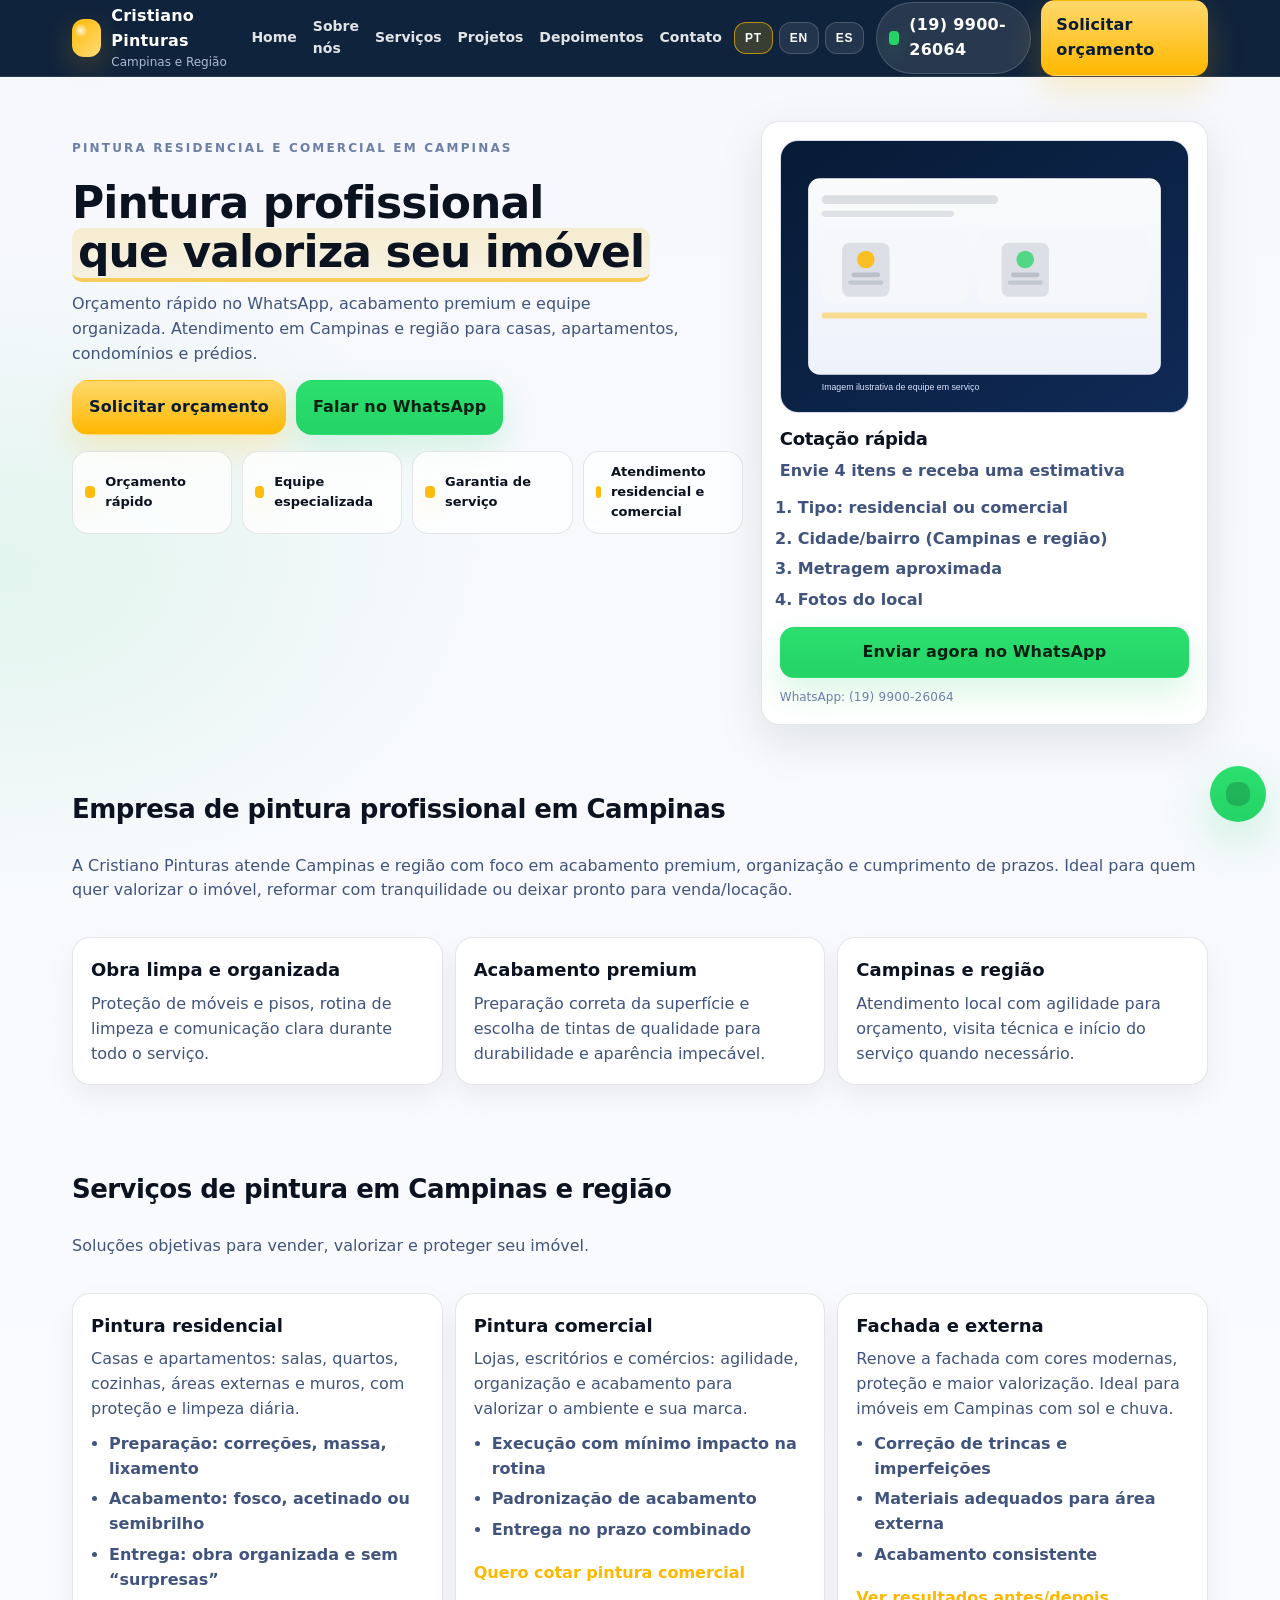
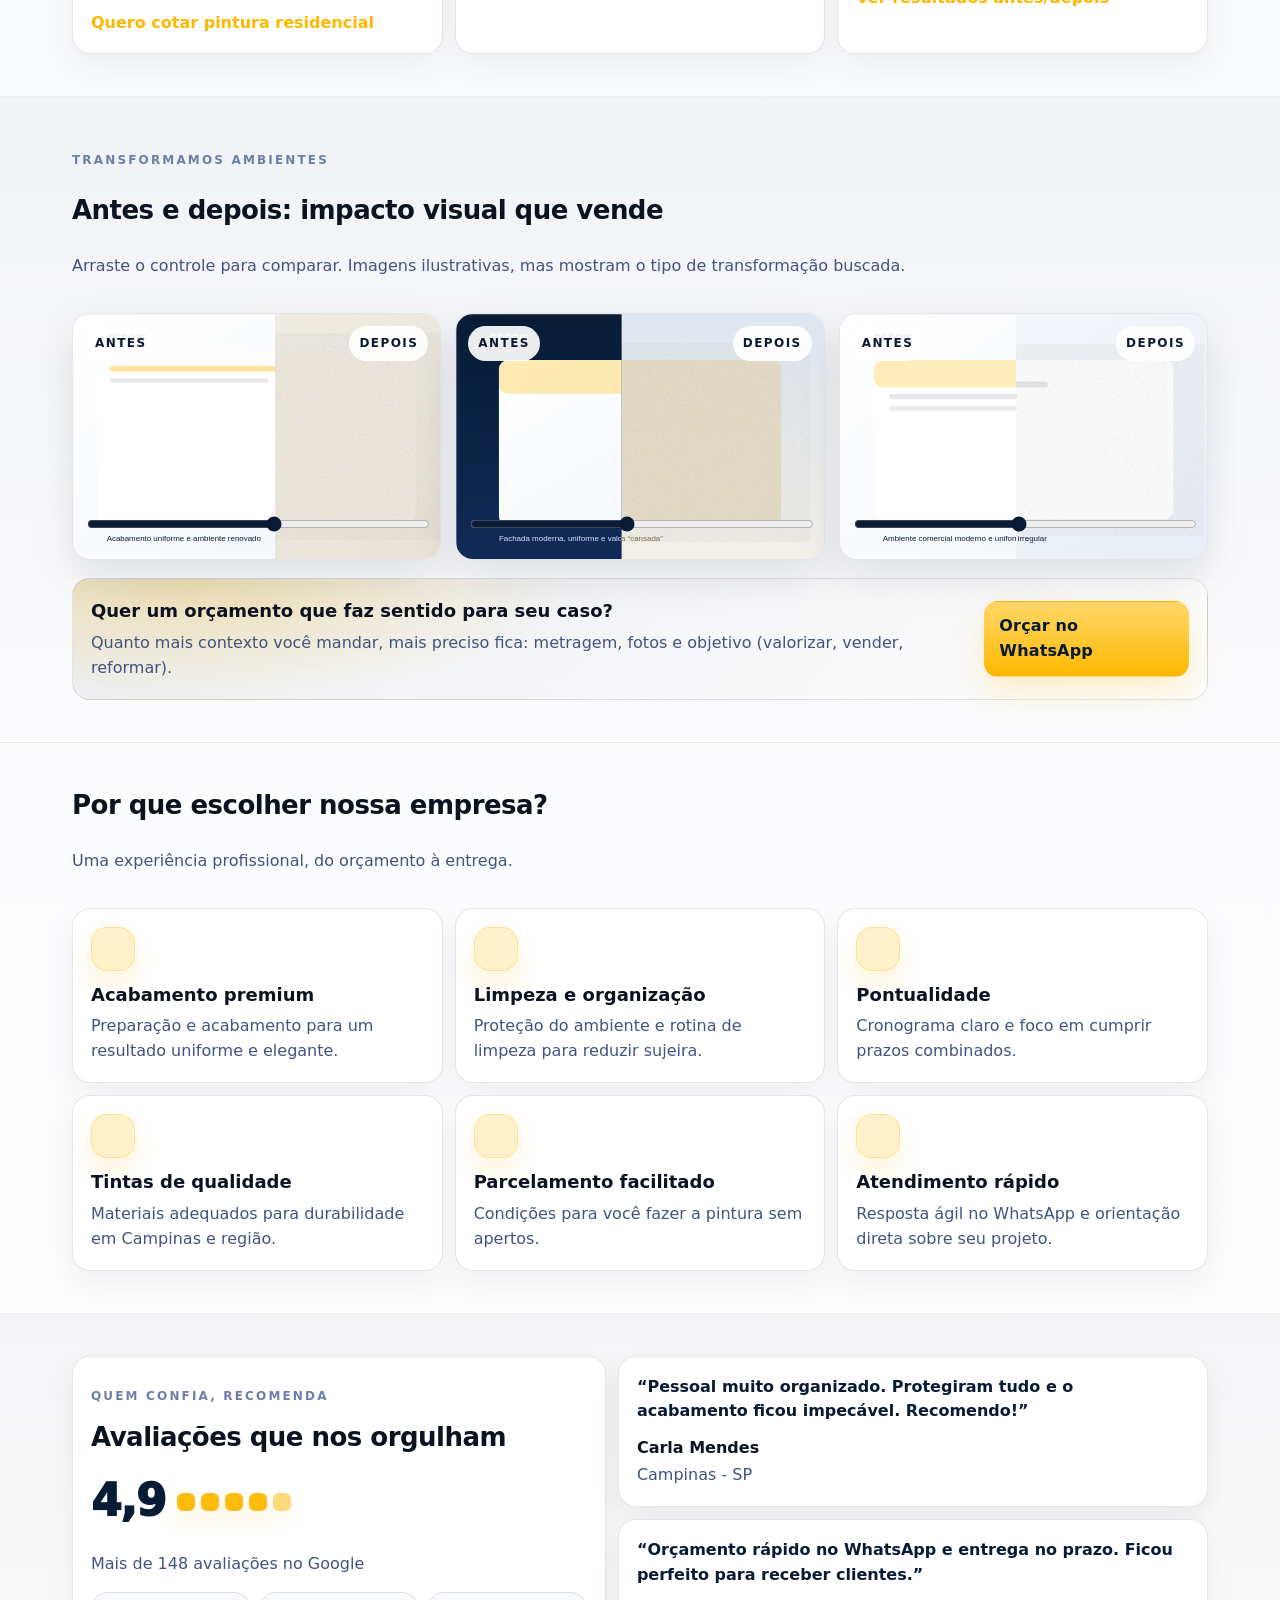
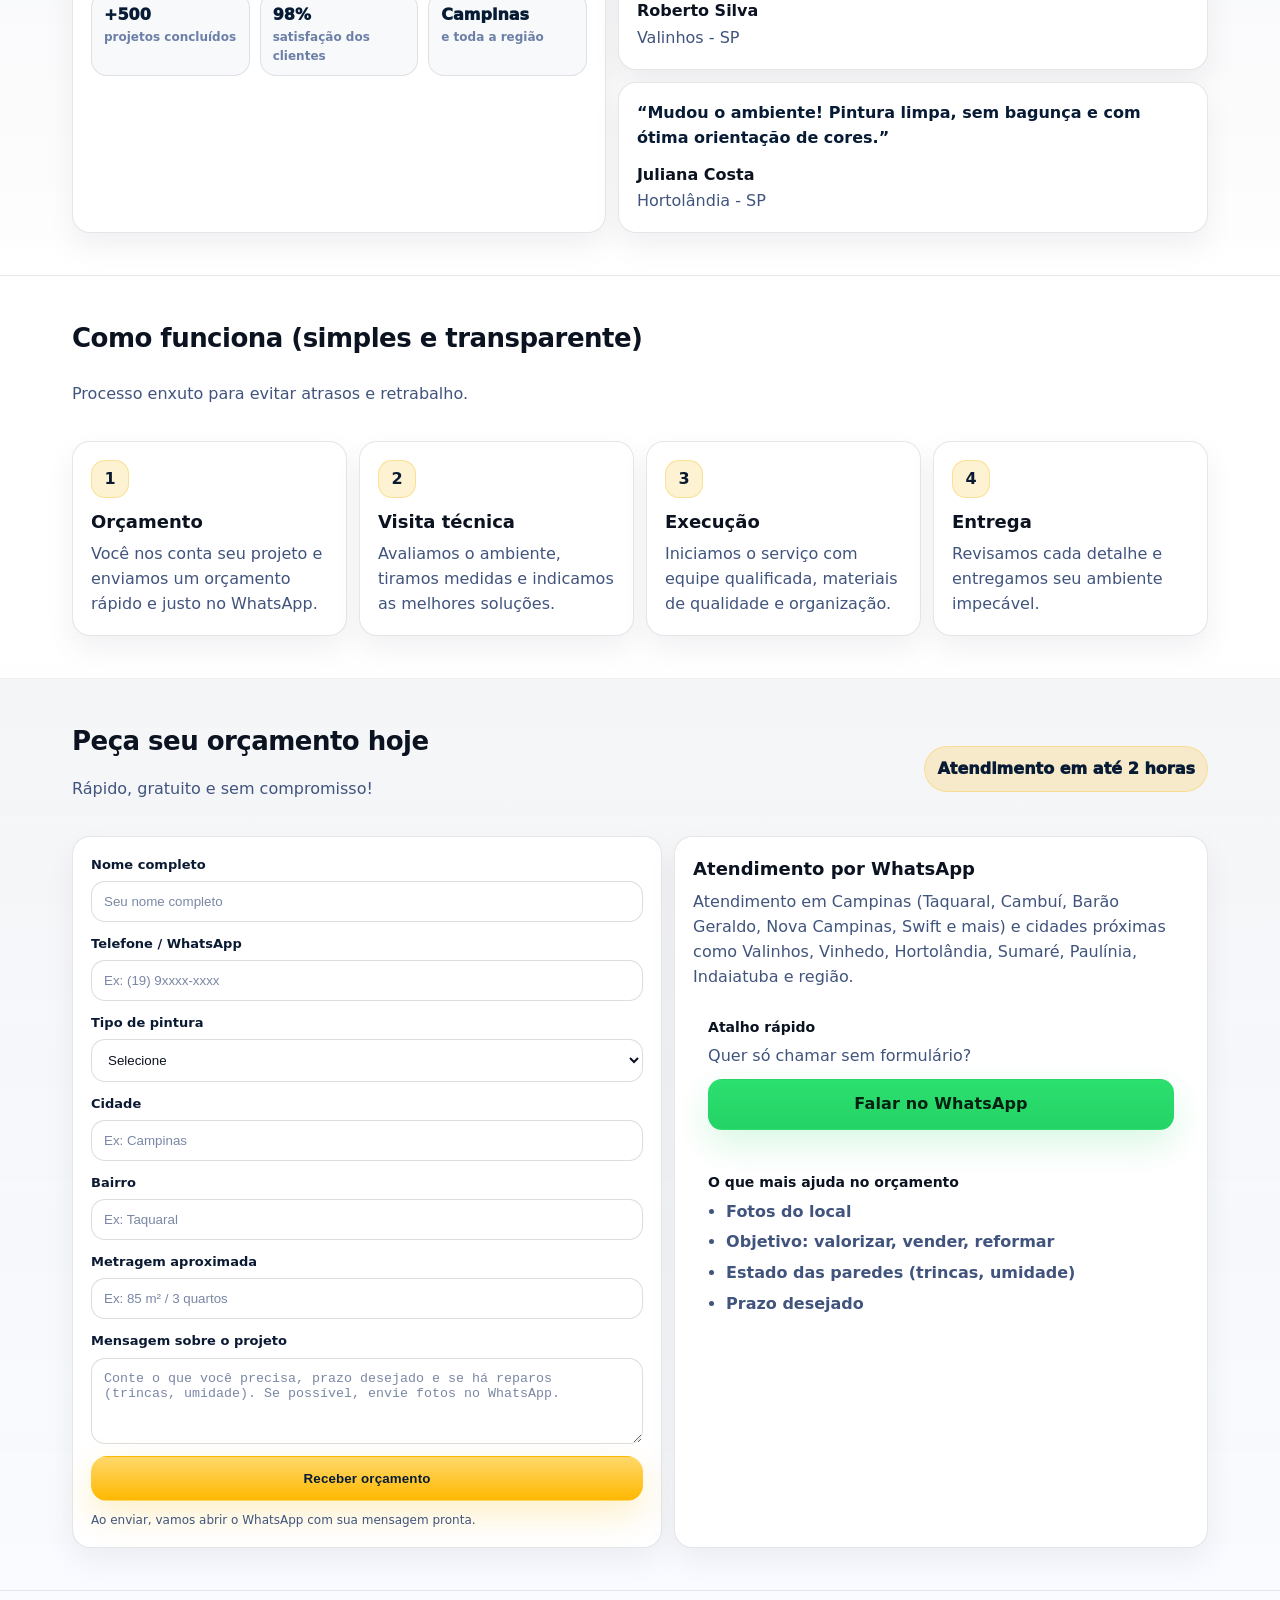
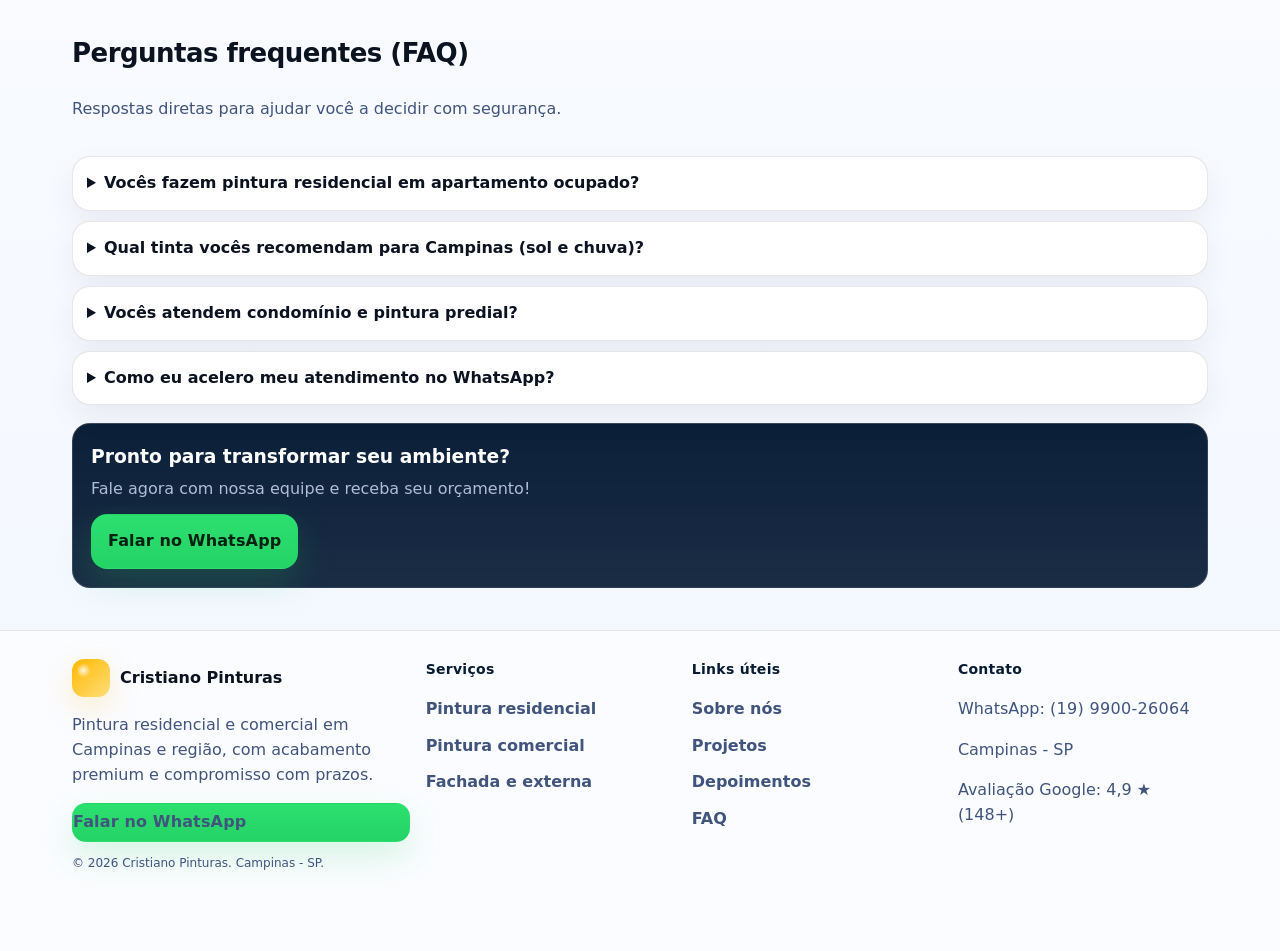
==== commit aacbb8c6: "Remove gallery image dependencies" ====
--- a/index.html
+++ b/index.html
@@ -187,7 +187,7 @@
             <div class="hero-photo-wrap">
               <img
                 class="hero-photo"
-                src="./assets/galeria/10.webp"
+                src="data:image/svg+xml;utf8,<?xml version='1.0' encoding='UTF-8'?><svg xmlns='http://www.w3.org/2000/svg' width='1200' height='800' viewBox='0 0 1200 800'><defs><linearGradient id='bg' x1='0' y1='0' x2='1' y2='1'><stop offset='0' stop-color='%23071B35'/><stop offset='1' stop-color='%23102a57'/></linearGradient><linearGradient id='card' x1='0' y1='0' x2='0' y2='1'><stop offset='0' stop-color='%23ffffff'/><stop offset='1' stop-color='%23f2f6ff'/></linearGradient></defs><rect width='1200' height='800' fill='url(%23bg)'/><rect x='80' y='110' width='1040' height='580' rx='34' fill='url(%23card)' opacity='0.98'/><rect x='120' y='160' width='520' height='26' rx='13' fill='%23071B35' opacity='0.12'/><rect x='120' y='206' width='390' height='18' rx='9' fill='%23071B35' opacity='0.10'/><rect x='120' y='260' width='430' height='220' rx='28' fill='%23F5F7FA'/><rect x='580' y='260' width='500' height='220' rx='28' fill='%23F5F7FA'/><rect x='120' y='506' width='960' height='18' rx='9' fill='%23FFB800' opacity='0.42'/><g transform='translate(180 300)'><rect x='0' y='0' width='140' height='160' rx='22' fill='%23071B35' opacity='0.10'/><circle cx='70' cy='50' r='26' fill='%23FFB800' opacity='0.85'/><rect x='28' y='88' width='84' height='14' rx='7' fill='%23071B35' opacity='0.16'/><rect x='18' y='112' width='104' height='12' rx='6' fill='%23071B35' opacity='0.12'/></g><g transform='translate(650 300)'><rect x='0' y='0' width='140' height='160' rx='22' fill='%23071B35' opacity='0.10'/><circle cx='70' cy='50' r='26' fill='%2325D366' opacity='0.75'/><rect x='28' y='88' width='84' height='14' rx='7' fill='%23071B35' opacity='0.16'/><rect x='18' y='112' width='104' height='12' rx='6' fill='%23071B35' opacity='0.12'/></g><text x='120' y='735' font-family='Segoe UI,Arial' font-size='26' fill='%23d8e4ff'>Imagem ilustrativa de equipe em serviço</text></svg>"
                 alt="Equipe realizando pintura profissional"
                 loading="eager"
                 decoding="async"
@@ -292,7 +292,7 @@
                 <img
                   class="ba-img"
                   alt="Antes: parede interna antes da pintura"
-                  src="./assets/galeria/01.webp"
+                  src="data:image/svg+xml;utf8,<?xml version='1.0' encoding='UTF-8'?><svg xmlns='http://www.w3.org/2000/svg' width='1200' height='800' viewBox='0 0 1200 800'><defs><linearGradient id='a' x1='0' y1='0' x2='1' y2='1'><stop offset='0' stop-color='%23f3f0e8'/><stop offset='1' stop-color='%23e8e2d6'/></linearGradient><filter id='n'><feTurbulence type='fractalNoise' baseFrequency='0.85' numOctaves='3' stitchTiles='stitch'/><feColorMatrix type='matrix' values='1 0 0 0 0  0 1 0 0 0  0 0 1 0 0  0 0 0 0.32 0'/></filter></defs><rect width='1200' height='800' fill='url(%23a)'/><rect x='80' y='120' width='1040' height='560' rx='30' fill='%23efe9dc'/><rect x='80' y='120' width='1040' height='560' rx='30' filter='url(%23n)' opacity='0.75'/><text x='110' y='92' font-family='Segoe UI,Arial' font-size='34' fill='%23726a5c' font-weight='900'>ANTES</text><text x='110' y='740' font-family='Segoe UI,Arial' font-size='26' fill='%23726a5c'>Parede interna com manchas e irregularidades</text></svg>"
                   loading="lazy"
                   decoding="async"
                   width="1200"
@@ -301,7 +301,7 @@
                 <img
                   class="ba-img ba-after"
                   alt="Depois: parede interna após a pintura"
-                  src="./assets/galeria/02.webp"
+                  src="data:image/svg+xml;utf8,<?xml version='1.0' encoding='UTF-8'?><svg xmlns='http://www.w3.org/2000/svg' width='1200' height='800' viewBox='0 0 1200 800'><defs><linearGradient id='b' x1='0' y1='0' x2='1' y2='1'><stop offset='0' stop-color='%23ffffff'/><stop offset='1' stop-color='%23f2f6ff'/></linearGradient></defs><rect width='1200' height='800' fill='url(%23b)'/><rect x='80' y='120' width='1040' height='560' rx='30' fill='%23ffffff'/><rect x='120' y='170' width='960' height='18' rx='9' fill='%23FFB800' opacity='0.38'/><rect x='120' y='210' width='520' height='14' rx='7' fill='%23071B35' opacity='0.10'/><text x='110' y='92' font-family='Segoe UI,Arial' font-size='34' fill='%23071B35' font-weight='900'>DEPOIS</text><text x='110' y='740' font-family='Segoe UI,Arial' font-size='26' fill='%23071B35'>Acabamento uniforme e ambiente renovado</text></svg>"
                   loading="lazy"
                   decoding="async"
                   width="1200"
@@ -320,7 +320,7 @@
                 <img
                   class="ba-img"
                   alt="Antes: fachada antes da pintura"
-                  src="./assets/galeria/03.webp"
+                  src="data:image/svg+xml;utf8,<?xml version='1.0' encoding='UTF-8'?><svg xmlns='http://www.w3.org/2000/svg' width='1200' height='800' viewBox='0 0 1200 800'><defs><linearGradient id='s' x1='0' y1='0' x2='0' y2='1'><stop offset='0' stop-color='%23dfe7f2'/><stop offset='1' stop-color='%23f3f0e8'/></linearGradient><filter id='n'><feTurbulence type='fractalNoise' baseFrequency='0.9' numOctaves='3' stitchTiles='stitch'/><feColorMatrix type='matrix' values='1 0 0 0 0  0 1 0 0 0  0 0 1 0 0  0 0 0 0.30 0'/></filter></defs><rect width='1200' height='800' fill='url(%23s)'/><rect x='140' y='150' width='920' height='540' rx='30' fill='%23e7ddc7'/><rect x='140' y='150' width='920' height='540' rx='30' filter='url(%23n)' opacity='0.8'/><text x='110' y='92' font-family='Segoe UI,Arial' font-size='34' fill='%237c6d52' font-weight='900'>ANTES</text><text x='140' y='740' font-family='Segoe UI,Arial' font-size='26' fill='%237c6d52'>Fachada com desgaste e aparência “cansada”</text></svg>"
                   loading="lazy"
                   decoding="async"
                   width="1200"
@@ -329,7 +329,7 @@
                 <img
                   class="ba-img ba-after"
                   alt="Depois: fachada após a pintura"
-                  src="./assets/galeria/04.webp"
+                  src="data:image/svg+xml;utf8,<?xml version='1.0' encoding='UTF-8'?><svg xmlns='http://www.w3.org/2000/svg' width='1200' height='800' viewBox='0 0 1200 800'><defs><linearGradient id='sky' x1='0' y1='0' x2='0' y2='1'><stop offset='0' stop-color='%23071B35'/><stop offset='1' stop-color='%23102a57'/></linearGradient><linearGradient id='bld' x1='0' y1='0' x2='1' y2='1'><stop offset='0' stop-color='%23ffffff'/><stop offset='1' stop-color='%23f2f6ff'/></linearGradient></defs><rect width='1200' height='800' fill='url(%23sky)'/><rect x='140' y='150' width='920' height='540' rx='30' fill='url(%23bld)'/><rect x='140' y='150' width='920' height='110' rx='30' fill='%23FFB800' opacity='0.30'/><text x='110' y='92' font-family='Segoe UI,Arial' font-size='34' fill='%23d8e4ff' font-weight='900'>DEPOIS</text><text x='140' y='740' font-family='Segoe UI,Arial' font-size='26' fill='%23d8e4ff'>Fachada moderna, uniforme e valorizada</text></svg>"
                   loading="lazy"
                   decoding="async"
                   width="1200"
@@ -345,8 +345,24 @@
 
             <div class="ba" data-ba>
               <div class="ba-images">
-                <img class="ba-img" alt="Antes: ambiente comercial antes da pintura" src="./assets/galeria/07.webp" loading="lazy" decoding="async" width="1200" height="800" />
-                <img class="ba-img ba-after" alt="Depois: ambiente comercial após a pintura" src="./assets/galeria/08.webp" loading="lazy" decoding="async" width="1200" height="800" />
+                <img
+                  class="ba-img"
+                  alt="Antes: ambiente comercial antes da pintura"
+                  src="data:image/svg+xml;utf8,<?xml version='1.0' encoding='UTF-8'?><svg xmlns='http://www.w3.org/2000/svg' width='1200' height='800' viewBox='0 0 1200 800'><defs><linearGradient id='g' x1='0' y1='0' x2='1' y2='1'><stop offset='0' stop-color='%23f5f7fa'/><stop offset='1' stop-color='%23e9eef7'/></linearGradient><filter id='n'><feTurbulence type='fractalNoise' baseFrequency='0.8' numOctaves='3' stitchTiles='stitch'/><feColorMatrix type='matrix' values='1 0 0 0 0  0 1 0 0 0  0 0 1 0 0  0 0 0 0.28 0'/></filter></defs><rect width='1200' height='800' fill='url(%23g)'/><rect x='110' y='150' width='980' height='520' rx='30' fill='%23ffffff'/><rect x='110' y='150' width='980' height='520' rx='30' filter='url(%23n)' opacity='0.7'/><rect x='160' y='220' width='520' height='20' rx='10' fill='%23071B35' opacity='0.10'/><rect x='160' y='260' width='420' height='16' rx='8' fill='%23071B35' opacity='0.08'/><text x='110' y='92' font-family='Segoe UI,Arial' font-size='34' fill='%23071B35' font-weight='900'>ANTES</text><text x='140' y='740' font-family='Segoe UI,Arial' font-size='26' fill='%23071B35'>Ambiente comercial com acabamento irregular</text></svg>"
+                  loading="lazy"
+                  decoding="async"
+                  width="1200"
+                  height="800"
+                />
+                <img
+                  class="ba-img ba-after"
+                  alt="Depois: ambiente comercial após a pintura"
+                  src="data:image/svg+xml;utf8,<?xml version='1.0' encoding='UTF-8'?><svg xmlns='http://www.w3.org/2000/svg' width='1200' height='800' viewBox='0 0 1200 800'><defs><linearGradient id='g' x1='0' y1='0' x2='1' y2='1'><stop offset='0' stop-color='%23ffffff'/><stop offset='1' stop-color='%23f2f6ff'/></linearGradient></defs><rect width='1200' height='800' fill='url(%23g)'/><rect x='110' y='150' width='980' height='520' rx='30' fill='%23ffffff'/><rect x='110' y='150' width='980' height='90' rx='30' fill='%23FFB800' opacity='0.26'/><rect x='160' y='260' width='520' height='18' rx='9' fill='%23071B35' opacity='0.10'/><rect x='160' y='300' width='420' height='16' rx='8' fill='%23071B35' opacity='0.08'/><text x='110' y='92' font-family='Segoe UI,Arial' font-size='34' fill='%23071B35' font-weight='900'>DEPOIS</text><text x='140' y='740' font-family='Segoe UI,Arial' font-size='26' fill='%23071B35'>Ambiente comercial moderno e uniforme</text></svg>"
+                  loading="lazy"
+                  decoding="async"
+                  width="1200"
+                  height="800"
+                />
               </div>
               <input class="ba-range" type="range" min="0" max="100" value="48" aria-label="Controle de comparação antes e depois" />
               <div class="ba-labels" aria-hidden="true">
--- a/styles.css
+++ b/styles.css
@@ -157,7 +157,7 @@
   display:grid;
   gap:10px;
 }
-.mobile-nav a{
+.mobile-nav a:not(.btn){
   color:#fff;
   font-weight:900;
   padding:10px 10px;
@@ -166,9 +166,7 @@
   border:1px solid rgba(255,255,255,0.10);
 }
 .mobile-nav a.btn{
-  padding:12px 14px;
-  background:unset;
-  border:unset;
+  width:100%;
 }
 .menu-open .mobile-nav{display:block}
 
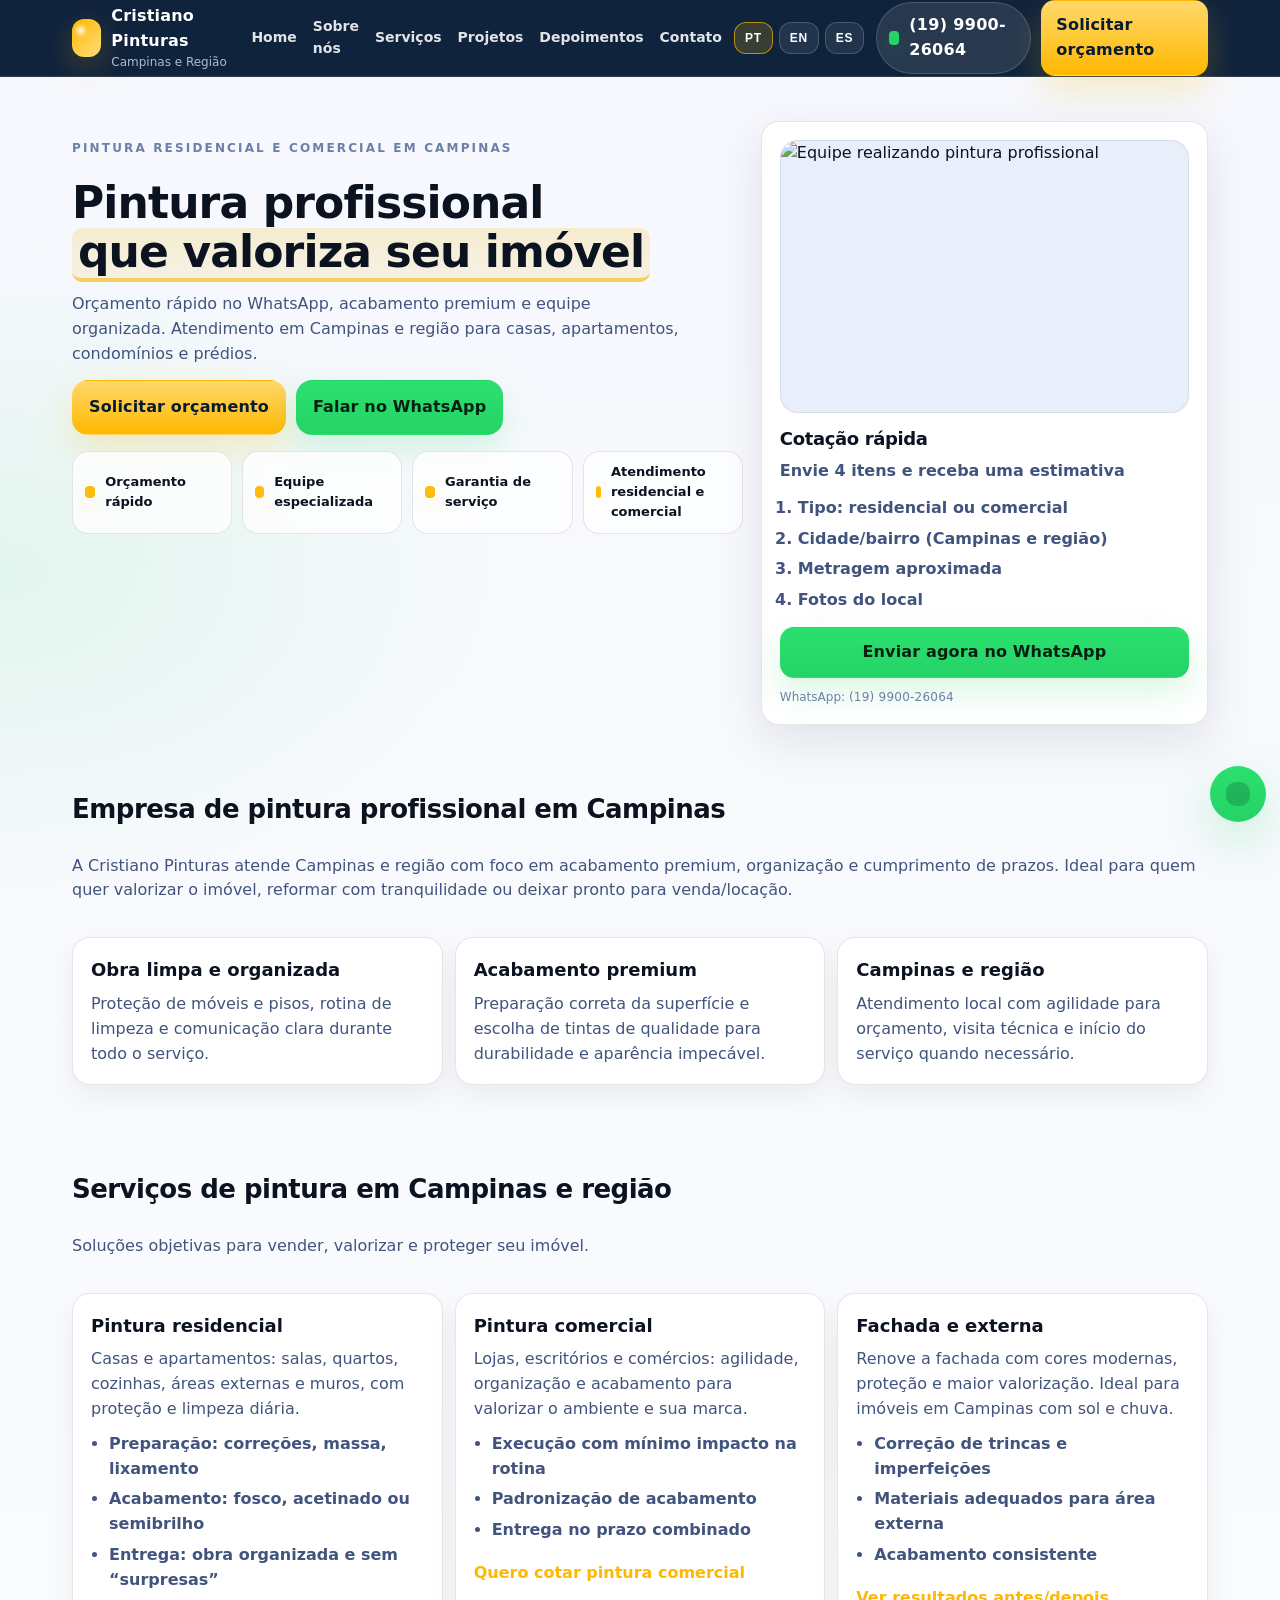
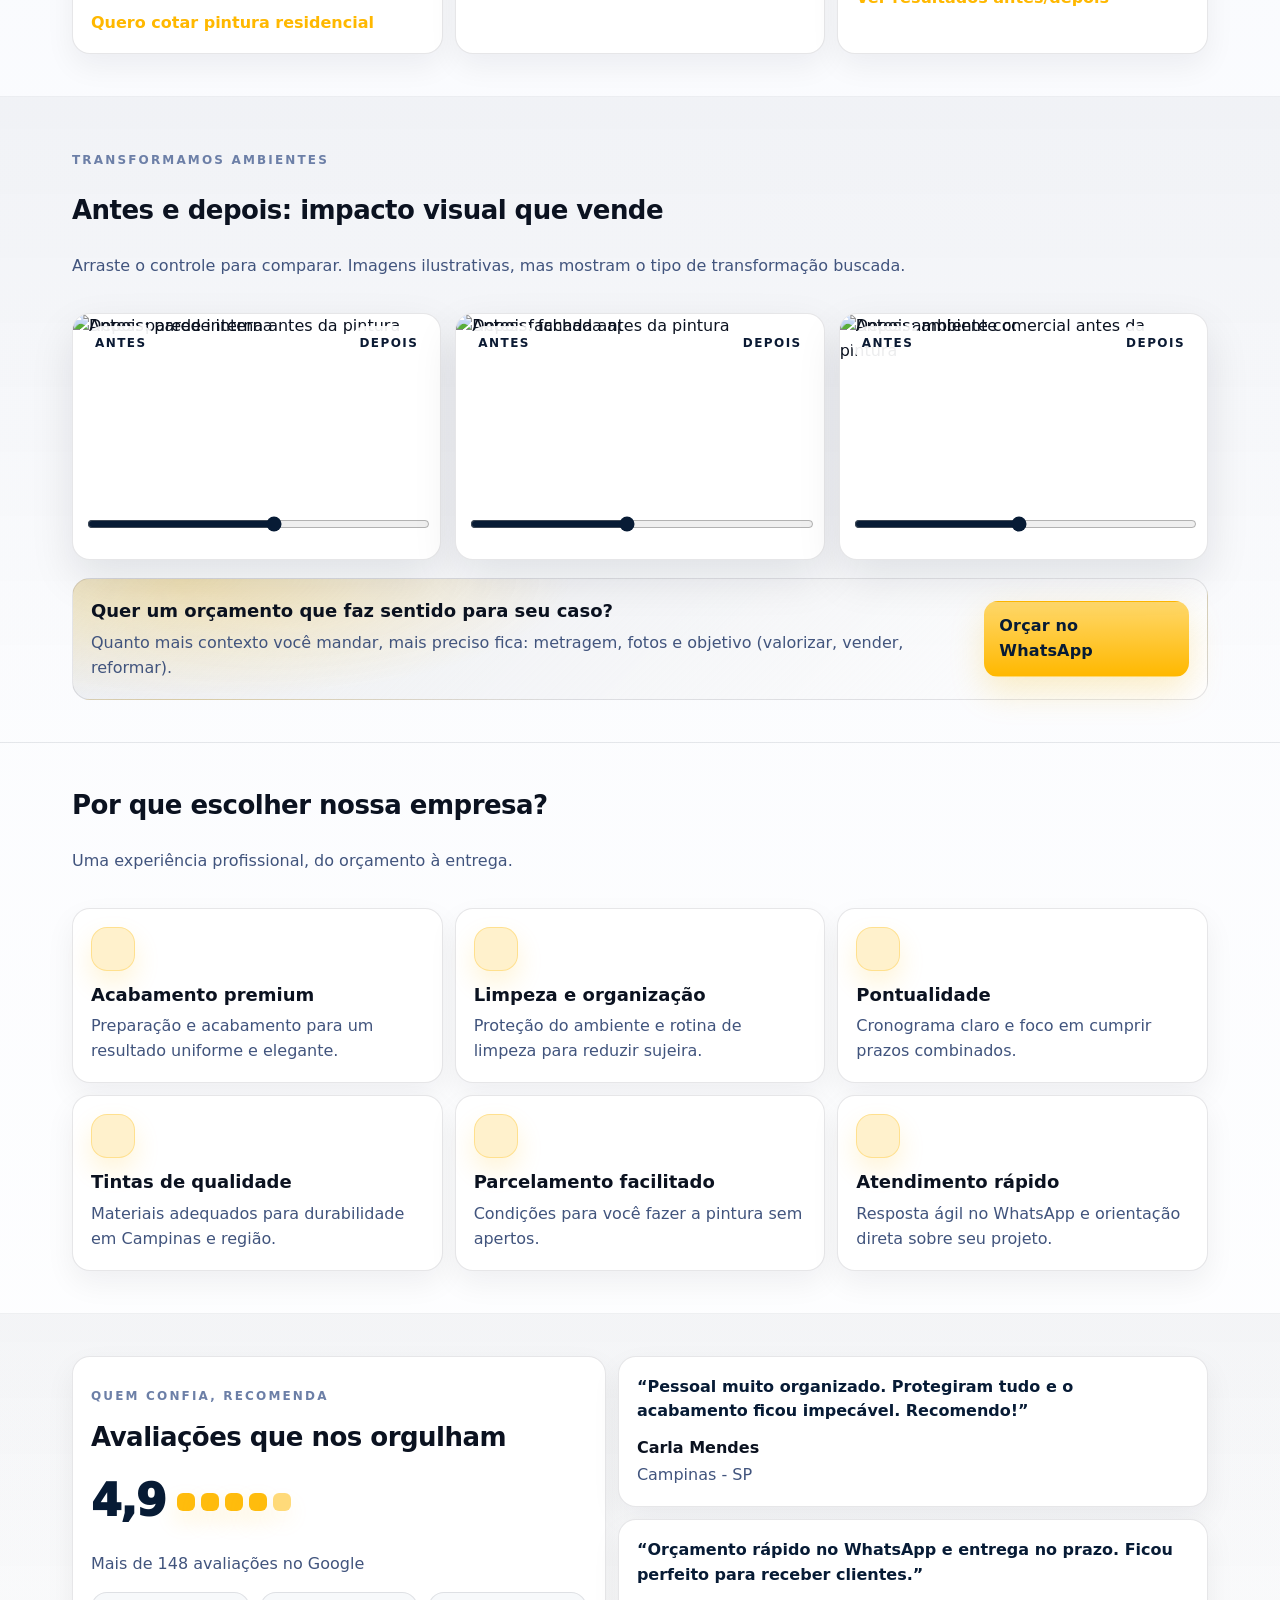
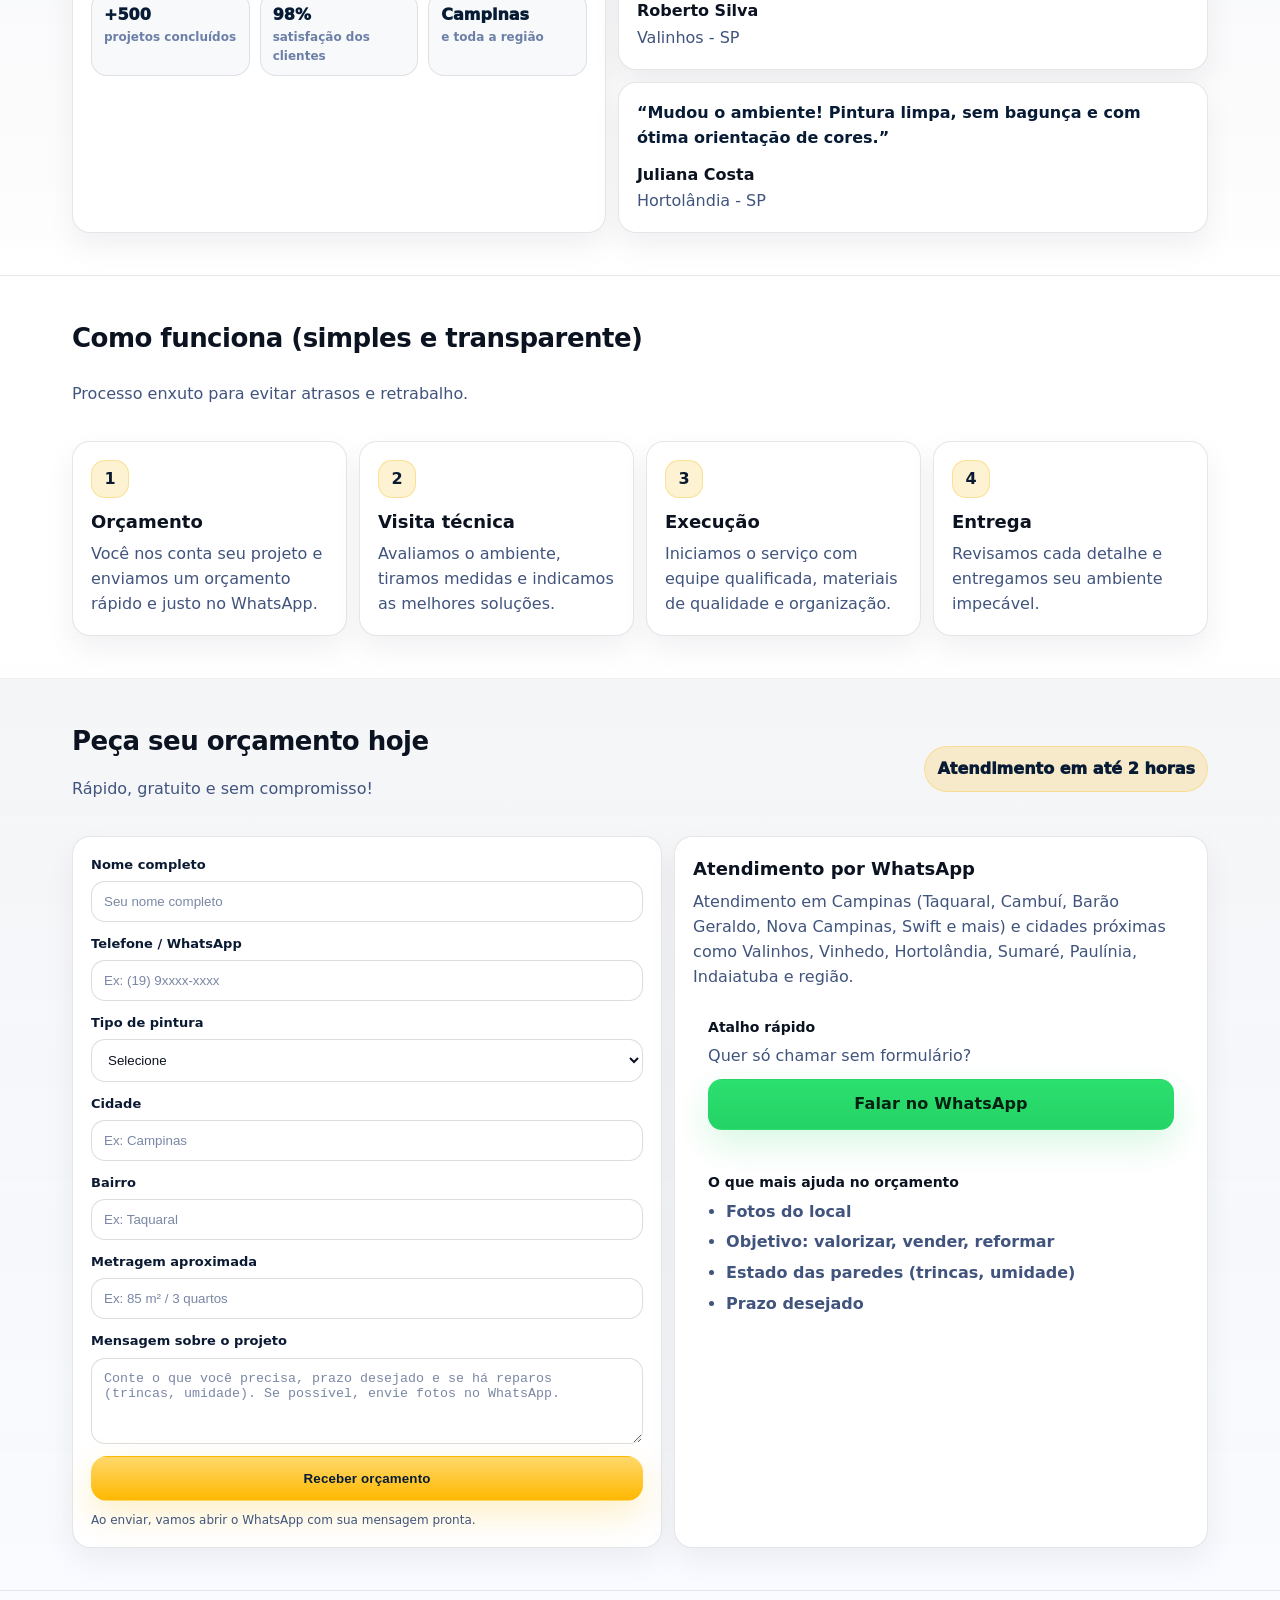
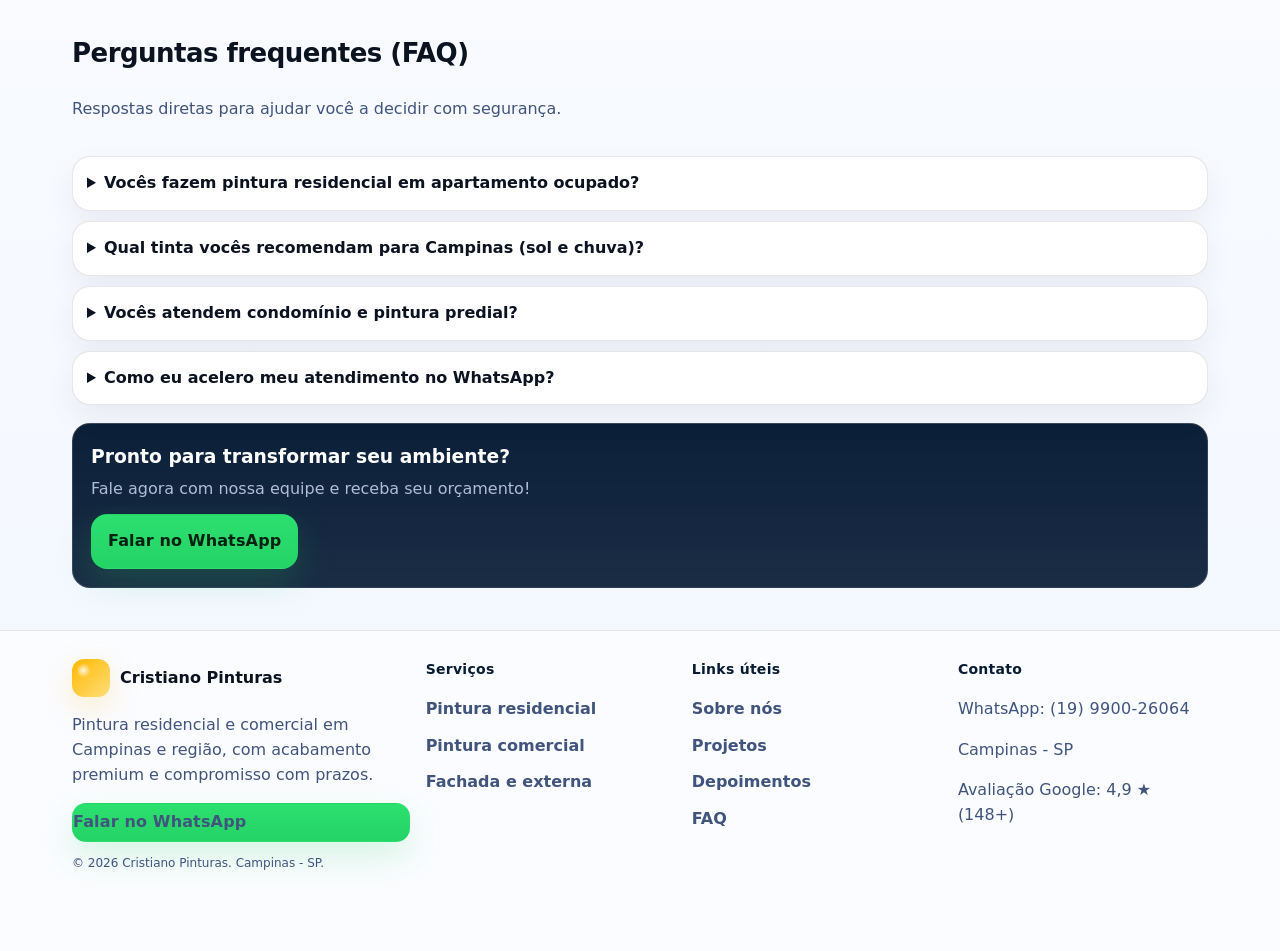
==== commit 01134e2f: "Update landing page" ====
--- a/index.html
+++ b/index.html
@@ -187,7 +187,7 @@
             <div class="hero-photo-wrap">
               <img
                 class="hero-photo"
-                src="data:image/svg+xml;utf8,<?xml version='1.0' encoding='UTF-8'?><svg xmlns='http://www.w3.org/2000/svg' width='1200' height='800' viewBox='0 0 1200 800'><defs><linearGradient id='bg' x1='0' y1='0' x2='1' y2='1'><stop offset='0' stop-color='%23071B35'/><stop offset='1' stop-color='%23102a57'/></linearGradient><linearGradient id='card' x1='0' y1='0' x2='0' y2='1'><stop offset='0' stop-color='%23ffffff'/><stop offset='1' stop-color='%23f2f6ff'/></linearGradient></defs><rect width='1200' height='800' fill='url(%23bg)'/><rect x='80' y='110' width='1040' height='580' rx='34' fill='url(%23card)' opacity='0.98'/><rect x='120' y='160' width='520' height='26' rx='13' fill='%23071B35' opacity='0.12'/><rect x='120' y='206' width='390' height='18' rx='9' fill='%23071B35' opacity='0.10'/><rect x='120' y='260' width='430' height='220' rx='28' fill='%23F5F7FA'/><rect x='580' y='260' width='500' height='220' rx='28' fill='%23F5F7FA'/><rect x='120' y='506' width='960' height='18' rx='9' fill='%23FFB800' opacity='0.42'/><g transform='translate(180 300)'><rect x='0' y='0' width='140' height='160' rx='22' fill='%23071B35' opacity='0.10'/><circle cx='70' cy='50' r='26' fill='%23FFB800' opacity='0.85'/><rect x='28' y='88' width='84' height='14' rx='7' fill='%23071B35' opacity='0.16'/><rect x='18' y='112' width='104' height='12' rx='6' fill='%23071B35' opacity='0.12'/></g><g transform='translate(650 300)'><rect x='0' y='0' width='140' height='160' rx='22' fill='%23071B35' opacity='0.10'/><circle cx='70' cy='50' r='26' fill='%2325D366' opacity='0.75'/><rect x='28' y='88' width='84' height='14' rx='7' fill='%23071B35' opacity='0.16'/><rect x='18' y='112' width='104' height='12' rx='6' fill='%23071B35' opacity='0.12'/></g><text x='120' y='735' font-family='Segoe UI,Arial' font-size='26' fill='%23d8e4ff'>Imagem ilustrativa de equipe em serviço</text></svg>"
+                src="./assets/galeria/10.webp"
                 alt="Equipe realizando pintura profissional"
                 loading="eager"
                 decoding="async"
@@ -292,7 +292,7 @@
                 <img
                   class="ba-img"
                   alt="Antes: parede interna antes da pintura"
-                  src="data:image/svg+xml;utf8,<?xml version='1.0' encoding='UTF-8'?><svg xmlns='http://www.w3.org/2000/svg' width='1200' height='800' viewBox='0 0 1200 800'><defs><linearGradient id='a' x1='0' y1='0' x2='1' y2='1'><stop offset='0' stop-color='%23f3f0e8'/><stop offset='1' stop-color='%23e8e2d6'/></linearGradient><filter id='n'><feTurbulence type='fractalNoise' baseFrequency='0.85' numOctaves='3' stitchTiles='stitch'/><feColorMatrix type='matrix' values='1 0 0 0 0  0 1 0 0 0  0 0 1 0 0  0 0 0 0.32 0'/></filter></defs><rect width='1200' height='800' fill='url(%23a)'/><rect x='80' y='120' width='1040' height='560' rx='30' fill='%23efe9dc'/><rect x='80' y='120' width='1040' height='560' rx='30' filter='url(%23n)' opacity='0.75'/><text x='110' y='92' font-family='Segoe UI,Arial' font-size='34' fill='%23726a5c' font-weight='900'>ANTES</text><text x='110' y='740' font-family='Segoe UI,Arial' font-size='26' fill='%23726a5c'>Parede interna com manchas e irregularidades</text></svg>"
+                  src="./assets/galeria/01.webp"
                   loading="lazy"
                   decoding="async"
                   width="1200"
@@ -301,7 +301,7 @@
                 <img
                   class="ba-img ba-after"
                   alt="Depois: parede interna após a pintura"
-                  src="data:image/svg+xml;utf8,<?xml version='1.0' encoding='UTF-8'?><svg xmlns='http://www.w3.org/2000/svg' width='1200' height='800' viewBox='0 0 1200 800'><defs><linearGradient id='b' x1='0' y1='0' x2='1' y2='1'><stop offset='0' stop-color='%23ffffff'/><stop offset='1' stop-color='%23f2f6ff'/></linearGradient></defs><rect width='1200' height='800' fill='url(%23b)'/><rect x='80' y='120' width='1040' height='560' rx='30' fill='%23ffffff'/><rect x='120' y='170' width='960' height='18' rx='9' fill='%23FFB800' opacity='0.38'/><rect x='120' y='210' width='520' height='14' rx='7' fill='%23071B35' opacity='0.10'/><text x='110' y='92' font-family='Segoe UI,Arial' font-size='34' fill='%23071B35' font-weight='900'>DEPOIS</text><text x='110' y='740' font-family='Segoe UI,Arial' font-size='26' fill='%23071B35'>Acabamento uniforme e ambiente renovado</text></svg>"
+                  src="./assets/galeria/02.webp"
                   loading="lazy"
                   decoding="async"
                   width="1200"
@@ -320,7 +320,7 @@
                 <img
                   class="ba-img"
                   alt="Antes: fachada antes da pintura"
-                  src="data:image/svg+xml;utf8,<?xml version='1.0' encoding='UTF-8'?><svg xmlns='http://www.w3.org/2000/svg' width='1200' height='800' viewBox='0 0 1200 800'><defs><linearGradient id='s' x1='0' y1='0' x2='0' y2='1'><stop offset='0' stop-color='%23dfe7f2'/><stop offset='1' stop-color='%23f3f0e8'/></linearGradient><filter id='n'><feTurbulence type='fractalNoise' baseFrequency='0.9' numOctaves='3' stitchTiles='stitch'/><feColorMatrix type='matrix' values='1 0 0 0 0  0 1 0 0 0  0 0 1 0 0  0 0 0 0.30 0'/></filter></defs><rect width='1200' height='800' fill='url(%23s)'/><rect x='140' y='150' width='920' height='540' rx='30' fill='%23e7ddc7'/><rect x='140' y='150' width='920' height='540' rx='30' filter='url(%23n)' opacity='0.8'/><text x='110' y='92' font-family='Segoe UI,Arial' font-size='34' fill='%237c6d52' font-weight='900'>ANTES</text><text x='140' y='740' font-family='Segoe UI,Arial' font-size='26' fill='%237c6d52'>Fachada com desgaste e aparência “cansada”</text></svg>"
+                  src="./assets/galeria/03.webp"
                   loading="lazy"
                   decoding="async"
                   width="1200"
@@ -329,7 +329,7 @@
                 <img
                   class="ba-img ba-after"
                   alt="Depois: fachada após a pintura"
-                  src="data:image/svg+xml;utf8,<?xml version='1.0' encoding='UTF-8'?><svg xmlns='http://www.w3.org/2000/svg' width='1200' height='800' viewBox='0 0 1200 800'><defs><linearGradient id='sky' x1='0' y1='0' x2='0' y2='1'><stop offset='0' stop-color='%23071B35'/><stop offset='1' stop-color='%23102a57'/></linearGradient><linearGradient id='bld' x1='0' y1='0' x2='1' y2='1'><stop offset='0' stop-color='%23ffffff'/><stop offset='1' stop-color='%23f2f6ff'/></linearGradient></defs><rect width='1200' height='800' fill='url(%23sky)'/><rect x='140' y='150' width='920' height='540' rx='30' fill='url(%23bld)'/><rect x='140' y='150' width='920' height='110' rx='30' fill='%23FFB800' opacity='0.30'/><text x='110' y='92' font-family='Segoe UI,Arial' font-size='34' fill='%23d8e4ff' font-weight='900'>DEPOIS</text><text x='140' y='740' font-family='Segoe UI,Arial' font-size='26' fill='%23d8e4ff'>Fachada moderna, uniforme e valorizada</text></svg>"
+                  src="./assets/galeria/04.webp"
                   loading="lazy"
                   decoding="async"
                   width="1200"
@@ -345,24 +345,8 @@
 
             <div class="ba" data-ba>
               <div class="ba-images">
-                <img
-                  class="ba-img"
-                  alt="Antes: ambiente comercial antes da pintura"
-                  src="data:image/svg+xml;utf8,<?xml version='1.0' encoding='UTF-8'?><svg xmlns='http://www.w3.org/2000/svg' width='1200' height='800' viewBox='0 0 1200 800'><defs><linearGradient id='g' x1='0' y1='0' x2='1' y2='1'><stop offset='0' stop-color='%23f5f7fa'/><stop offset='1' stop-color='%23e9eef7'/></linearGradient><filter id='n'><feTurbulence type='fractalNoise' baseFrequency='0.8' numOctaves='3' stitchTiles='stitch'/><feColorMatrix type='matrix' values='1 0 0 0 0  0 1 0 0 0  0 0 1 0 0  0 0 0 0.28 0'/></filter></defs><rect width='1200' height='800' fill='url(%23g)'/><rect x='110' y='150' width='980' height='520' rx='30' fill='%23ffffff'/><rect x='110' y='150' width='980' height='520' rx='30' filter='url(%23n)' opacity='0.7'/><rect x='160' y='220' width='520' height='20' rx='10' fill='%23071B35' opacity='0.10'/><rect x='160' y='260' width='420' height='16' rx='8' fill='%23071B35' opacity='0.08'/><text x='110' y='92' font-family='Segoe UI,Arial' font-size='34' fill='%23071B35' font-weight='900'>ANTES</text><text x='140' y='740' font-family='Segoe UI,Arial' font-size='26' fill='%23071B35'>Ambiente comercial com acabamento irregular</text></svg>"
-                  loading="lazy"
-                  decoding="async"
-                  width="1200"
-                  height="800"
-                />
-                <img
-                  class="ba-img ba-after"
-                  alt="Depois: ambiente comercial após a pintura"
-                  src="data:image/svg+xml;utf8,<?xml version='1.0' encoding='UTF-8'?><svg xmlns='http://www.w3.org/2000/svg' width='1200' height='800' viewBox='0 0 1200 800'><defs><linearGradient id='g' x1='0' y1='0' x2='1' y2='1'><stop offset='0' stop-color='%23ffffff'/><stop offset='1' stop-color='%23f2f6ff'/></linearGradient></defs><rect width='1200' height='800' fill='url(%23g)'/><rect x='110' y='150' width='980' height='520' rx='30' fill='%23ffffff'/><rect x='110' y='150' width='980' height='90' rx='30' fill='%23FFB800' opacity='0.26'/><rect x='160' y='260' width='520' height='18' rx='9' fill='%23071B35' opacity='0.10'/><rect x='160' y='300' width='420' height='16' rx='8' fill='%23071B35' opacity='0.08'/><text x='110' y='92' font-family='Segoe UI,Arial' font-size='34' fill='%23071B35' font-weight='900'>DEPOIS</text><text x='140' y='740' font-family='Segoe UI,Arial' font-size='26' fill='%23071B35'>Ambiente comercial moderno e uniforme</text></svg>"
-                  loading="lazy"
-                  decoding="async"
-                  width="1200"
-                  height="800"
-                />
+                <img class="ba-img" alt="Antes: ambiente comercial antes da pintura" src="./assets/galeria/07.webp" loading="lazy" decoding="async" width="1200" height="800" />
+                <img class="ba-img ba-after" alt="Depois: ambiente comercial após a pintura" src="./assets/galeria/08.webp" loading="lazy" decoding="async" width="1200" height="800" />
               </div>
               <input class="ba-range" type="range" min="0" max="100" value="48" aria-label="Controle de comparação antes e depois" />
               <div class="ba-labels" aria-hidden="true">
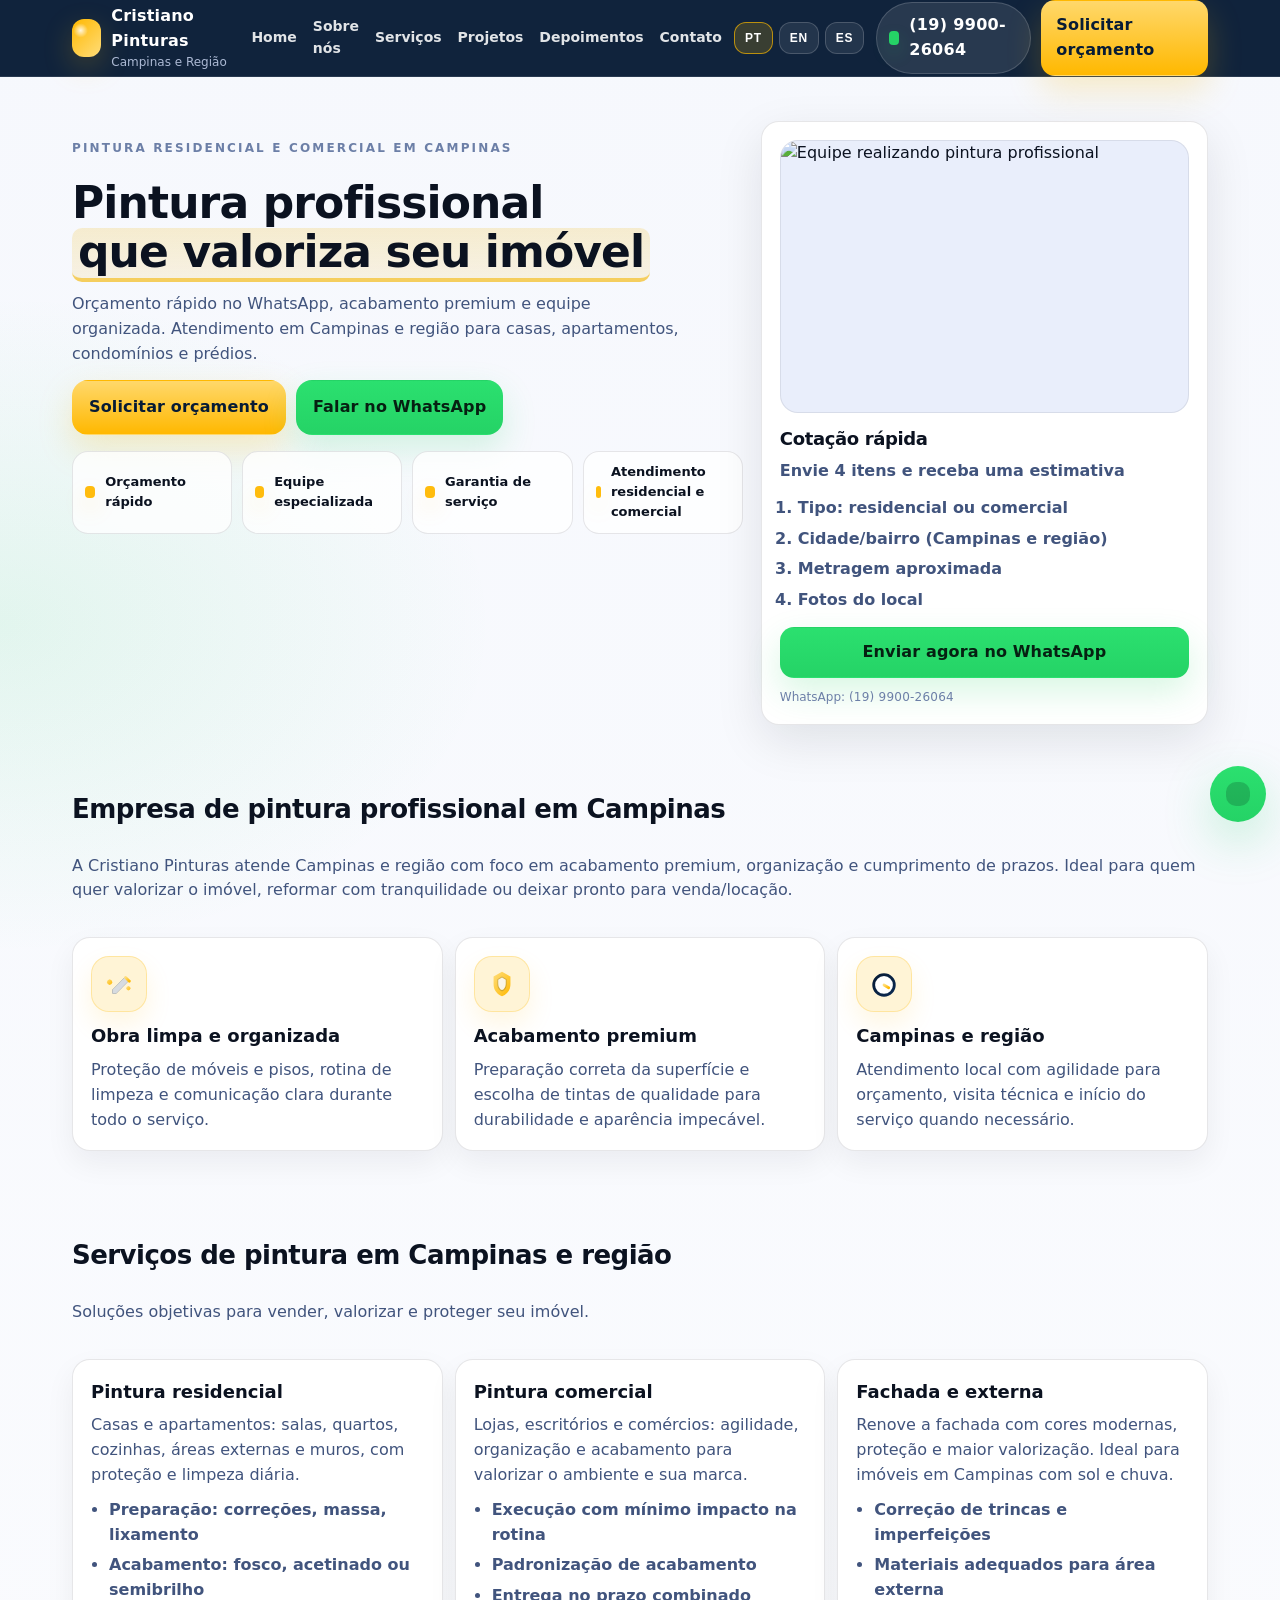
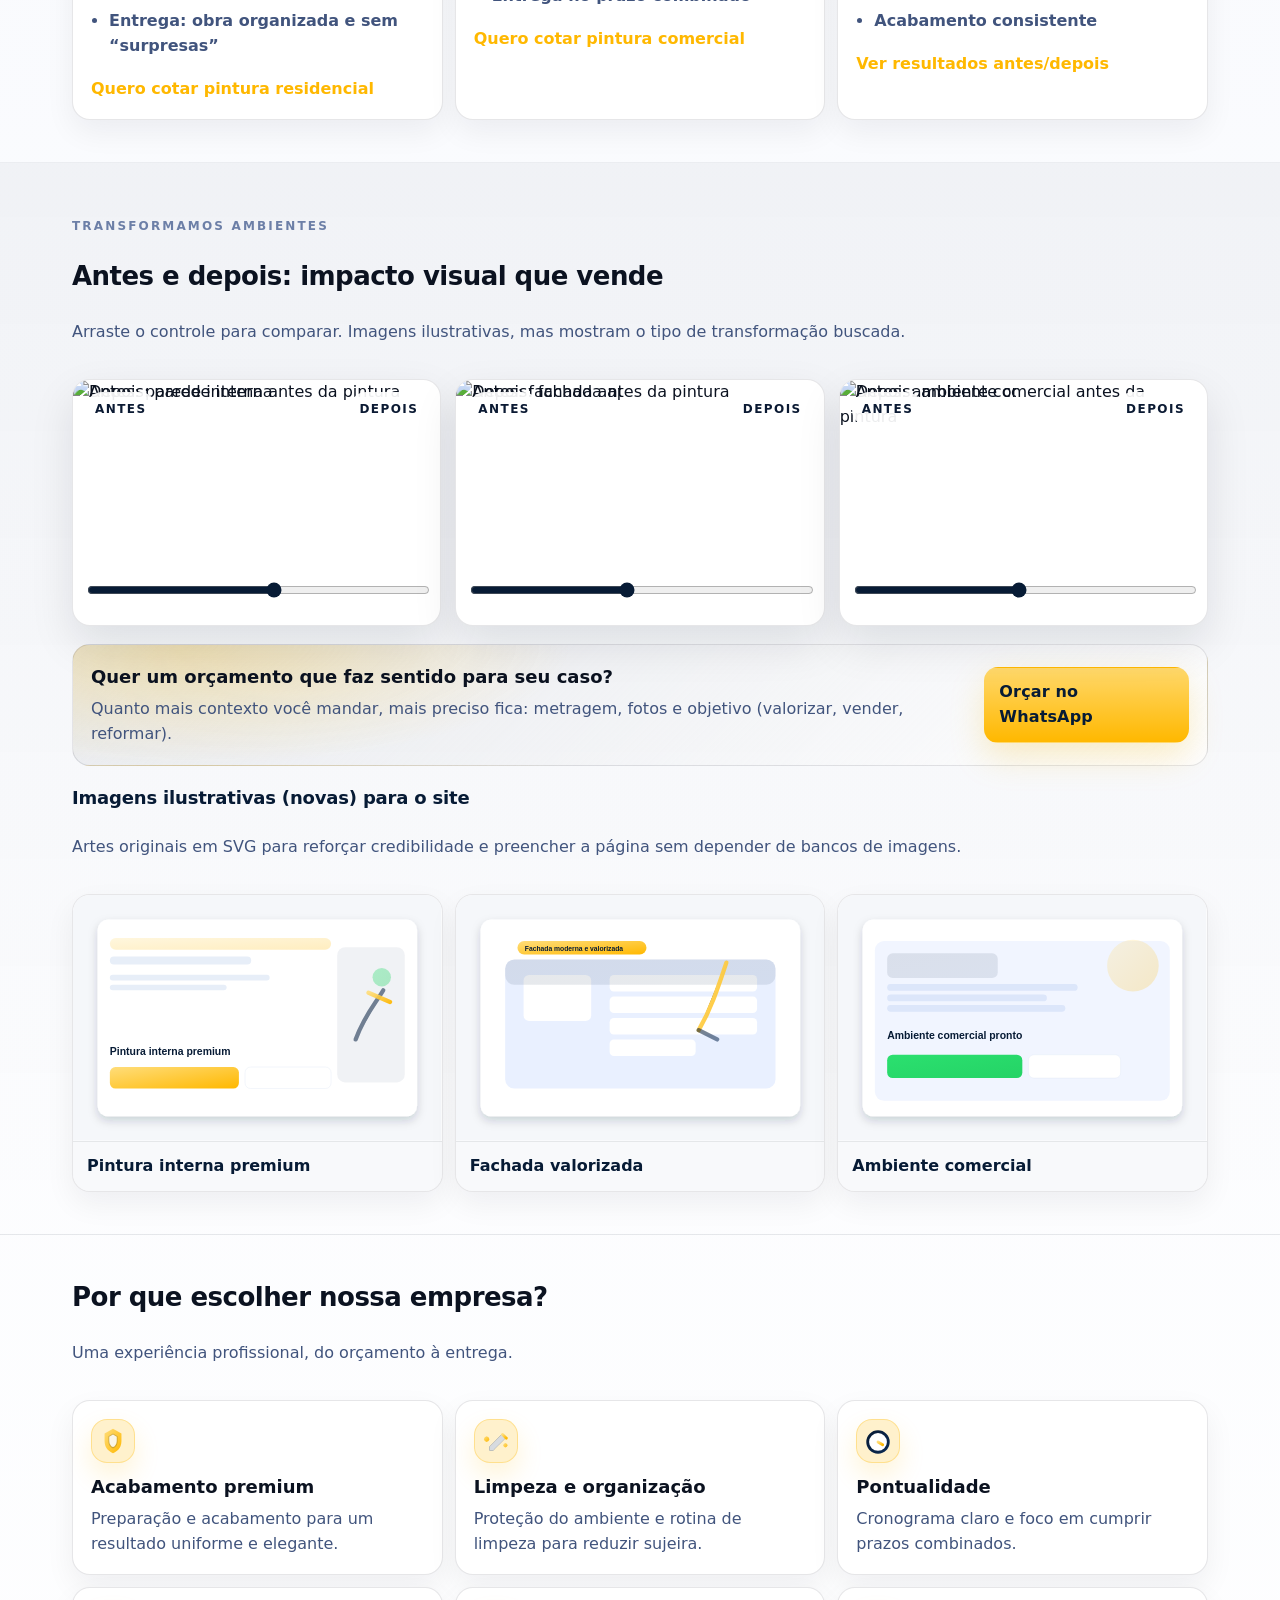
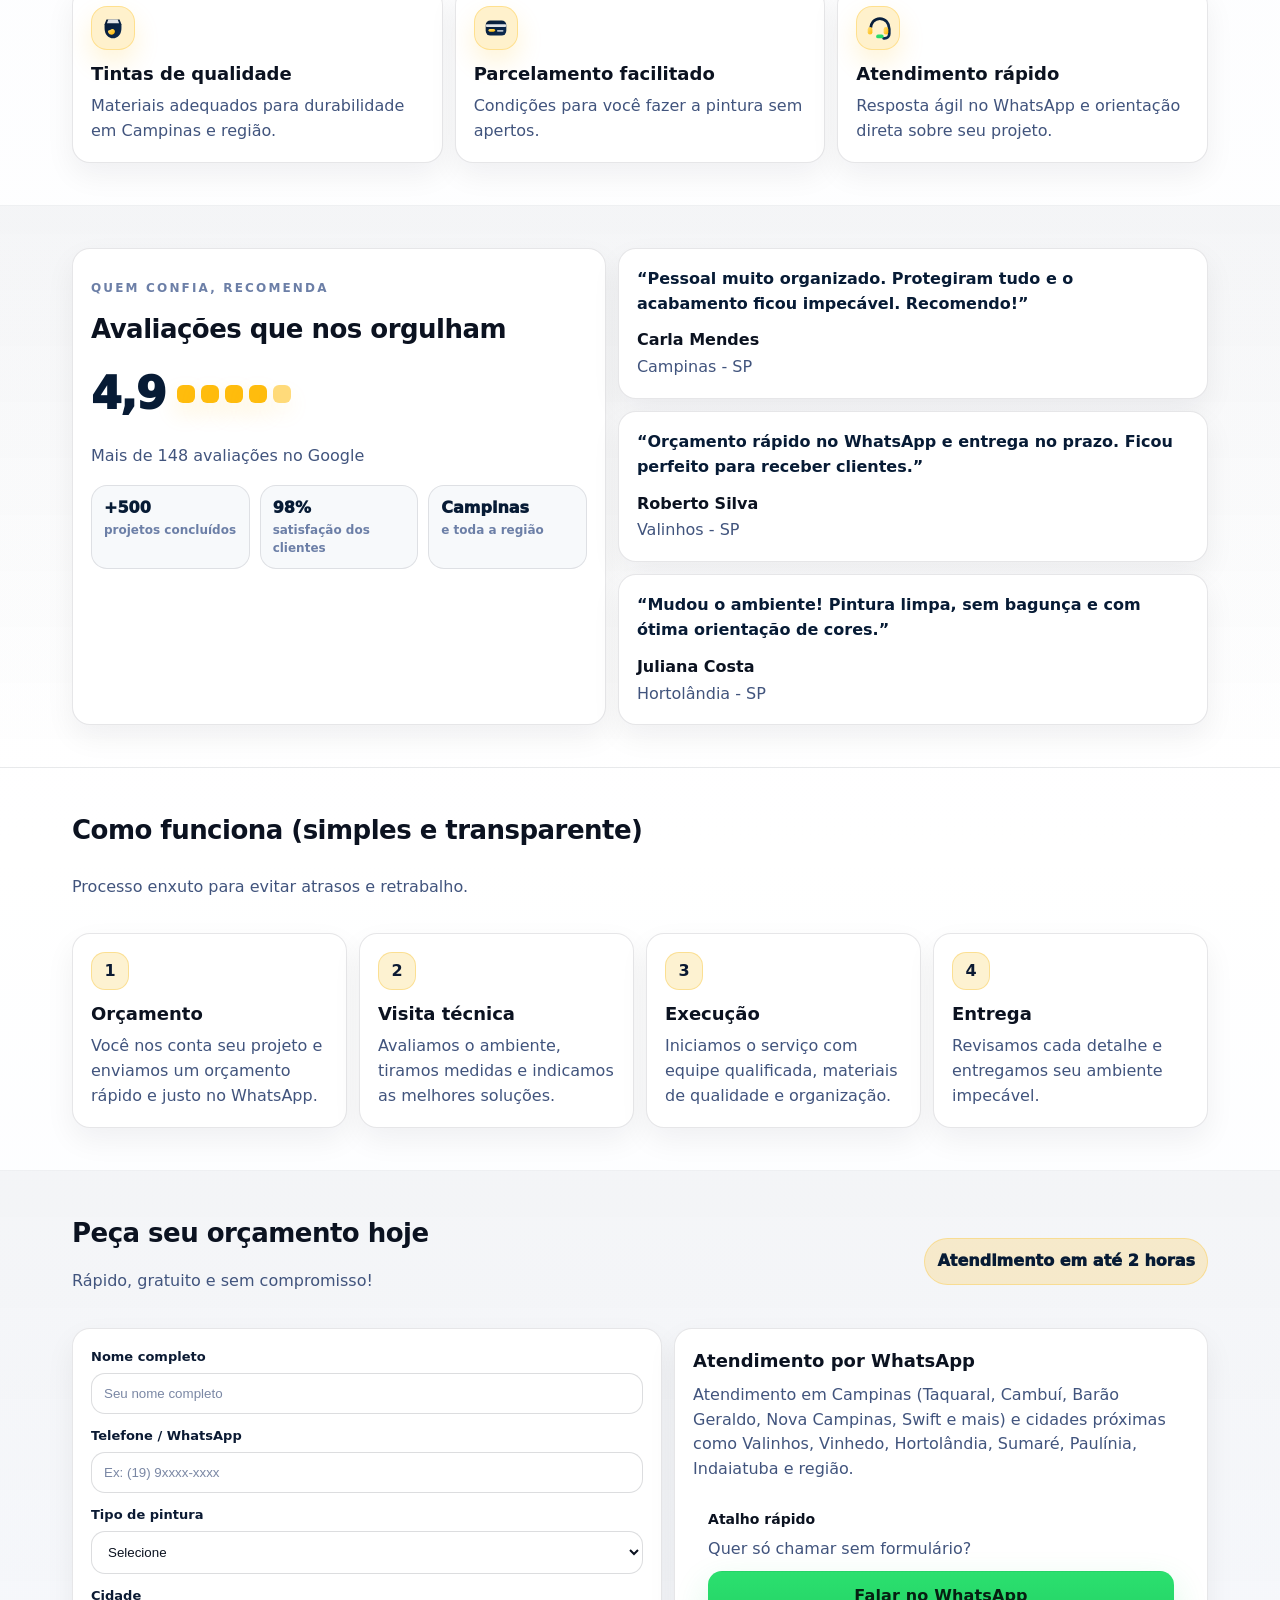
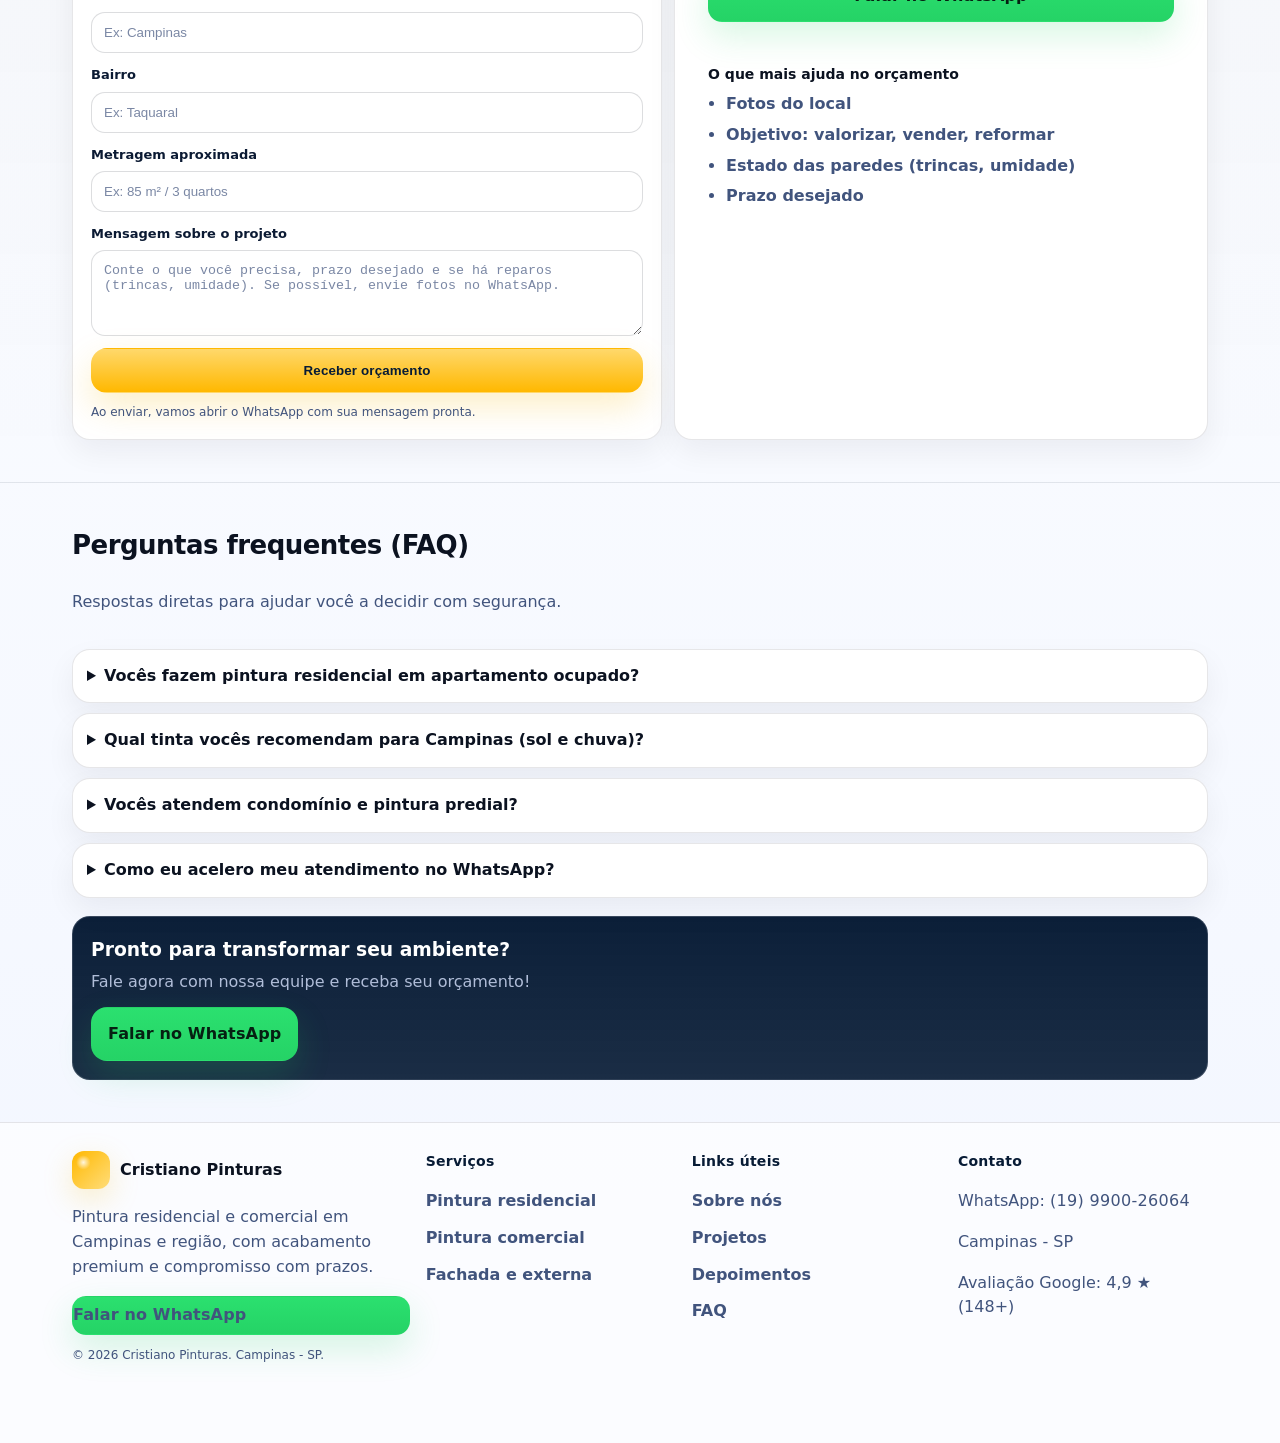
==== commit 67e53fbe: "Add generated SVG illustrations" ====
--- a/index.html
+++ b/index.html
@@ -222,14 +222,23 @@
           </div>
           <div class="about-grid">
             <div class="about-card">
+              <div class="about-ic" aria-hidden="true">
+                <svg class="icon"><use href="./assets/illustrations.svg#icon-clean"></use></svg>
+              </div>
               <h3>Obra limpa e organizada</h3>
               <p>Proteção de móveis e pisos, rotina de limpeza e comunicação clara durante todo o serviço.</p>
             </div>
             <div class="about-card">
+              <div class="about-ic" aria-hidden="true">
+                <svg class="icon"><use href="./assets/illustrations.svg#icon-premium"></use></svg>
+              </div>
               <h3>Acabamento premium</h3>
               <p>Preparação correta da superfície e escolha de tintas de qualidade para durabilidade e aparência impecável.</p>
             </div>
             <div class="about-card">
+              <div class="about-ic" aria-hidden="true">
+                <svg class="icon"><use href="./assets/illustrations.svg#icon-time"></use></svg>
+              </div>
               <h3>Campinas e região</h3>
               <p>Atendimento local com agilidade para orçamento, visita técnica e início do serviço quando necessário.</p>
             </div>
@@ -363,6 +372,31 @@
             </div>
             <a class="btn btn-primary" id="ctaBand" href="#" rel="nofollow" data-i18n="cta_quote_short">Orçar no WhatsApp</a>
           </div>
+
+          <div class="section-head gallery-head">
+            <h3 class="h3">Imagens ilustrativas (novas) para o site</h3>
+            <p class="muted">Artes originais em SVG para reforçar credibilidade e preencher a página sem depender de bancos de imagens.</p>
+          </div>
+          <div class="scene-grid" aria-label="Galeria ilustrativa">
+            <div class="scene">
+              <svg class="scene-svg" viewBox="0 0 1200 800" role="img" aria-label="Ilustração de pintura interna premium">
+                <use href="./assets/illustrations.svg#scene-room"></use>
+              </svg>
+              <div class="scene-cap">Pintura interna premium</div>
+            </div>
+            <div class="scene">
+              <svg class="scene-svg" viewBox="0 0 1200 800" role="img" aria-label="Ilustração de fachada moderna">
+                <use href="./assets/illustrations.svg#scene-facade"></use>
+              </svg>
+              <div class="scene-cap">Fachada valorizada</div>
+            </div>
+            <div class="scene">
+              <svg class="scene-svg" viewBox="0 0 1200 800" role="img" aria-label="Ilustração de pintura comercial">
+                <use href="./assets/illustrations.svg#scene-commercial"></use>
+              </svg>
+              <div class="scene-cap">Ambiente comercial</div>
+            </div>
+          </div>
         </div>
       </section>
 
@@ -374,32 +408,44 @@
           </div>
           <div class="benefits">
             <div class="benefit">
-              <div class="benefit-ic" aria-hidden="true"></div>
+              <div class="benefit-ic" aria-hidden="true">
+                <svg class="icon"><use href="./assets/illustrations.svg#icon-premium"></use></svg>
+              </div>
               <h3>Acabamento premium</h3>
               <p>Preparação e acabamento para um resultado uniforme e elegante.</p>
             </div>
             <div class="benefit">
-              <div class="benefit-ic" aria-hidden="true"></div>
+              <div class="benefit-ic" aria-hidden="true">
+                <svg class="icon"><use href="./assets/illustrations.svg#icon-clean"></use></svg>
+              </div>
               <h3>Limpeza e organização</h3>
               <p>Proteção do ambiente e rotina de limpeza para reduzir sujeira.</p>
             </div>
             <div class="benefit">
-              <div class="benefit-ic" aria-hidden="true"></div>
+              <div class="benefit-ic" aria-hidden="true">
+                <svg class="icon"><use href="./assets/illustrations.svg#icon-time"></use></svg>
+              </div>
               <h3>Pontualidade</h3>
               <p>Cronograma claro e foco em cumprir prazos combinados.</p>
             </div>
             <div class="benefit">
-              <div class="benefit-ic" aria-hidden="true"></div>
+              <div class="benefit-ic" aria-hidden="true">
+                <svg class="icon"><use href="./assets/illustrations.svg#icon-paint"></use></svg>
+              </div>
               <h3>Tintas de qualidade</h3>
               <p>Materiais adequados para durabilidade em Campinas e região.</p>
             </div>
             <div class="benefit">
-              <div class="benefit-ic" aria-hidden="true"></div>
+              <div class="benefit-ic" aria-hidden="true">
+                <svg class="icon"><use href="./assets/illustrations.svg#icon-pay"></use></svg>
+              </div>
               <h3>Parcelamento facilitado</h3>
               <p>Condições para você fazer a pintura sem apertos.</p>
             </div>
             <div class="benefit">
-              <div class="benefit-ic" aria-hidden="true"></div>
+              <div class="benefit-ic" aria-hidden="true">
+                <svg class="icon"><use href="./assets/illustrations.svg#icon-support"></use></svg>
+              </div>
               <h3>Atendimento rápido</h3>
               <p>Resposta ágil no WhatsApp e orientação direta sobre seu projeto.</p>
             </div>
--- a/styles.css
+++ b/styles.css
@@ -516,6 +516,18 @@
   grid-template-columns:1fr;
   gap:12px;
 }
+.about-ic{
+  width:56px;
+  height:56px;
+  border-radius:18px;
+  background:rgba(255,184,0,0.16);
+  border:1px solid rgba(255,184,0,0.26);
+  display:flex;
+  align-items:center;
+  justify-content:center;
+  margin-bottom:10px;
+  box-shadow:0 12px 26px rgba(255,184,0,0.12);
+}
 .about-card{
   border:1px solid rgba(11,18,32,0.10);
   background:#fff;
@@ -525,6 +537,12 @@
 }
 .about-card h3{margin:0 0 8px;font-size:18px}
 .about-card p{margin:0;color:var(--muted)}
+
+.icon{
+  width:30px;
+  height:30px;
+  display:block;
+}
 
 .benefits{
   display:grid;
@@ -544,6 +562,9 @@
   border:1px solid rgba(255,184,0,0.30);
   box-shadow:0 12px 26px rgba(255,184,0,0.16);
   margin-bottom:10px;
+  display:flex;
+  align-items:center;
+  justify-content:center;
 }
 .benefit h3{margin:0 0 6px;font-size:18px}
 .benefit p{margin:0;color:var(--muted)}
@@ -596,6 +617,34 @@
   border:1px solid rgba(255,184,0,0.28);
   color:var(--accent2);
   font-weight:1000;
+}
+
+.gallery-head{margin-top:18px}
+.h3{margin:0;font-size:18px;color:var(--accent2);letter-spacing:-0.01em}
+.scene-grid{
+  display:grid;
+  grid-template-columns:1fr;
+  gap:12px;
+  margin-top:12px;
+}
+.scene{
+  border:1px solid rgba(11,18,32,0.10);
+  background:#fff;
+  border-radius:var(--radius2);
+  overflow:hidden;
+  box-shadow:0 12px 30px rgba(11,18,32,0.06);
+}
+.scene-svg{
+  width:100%;
+  height:auto;
+  display:block;
+}
+.scene-cap{
+  padding:12px 14px;
+  font-weight:900;
+  color:var(--accent2);
+  border-top:1px solid rgba(11,18,32,0.08);
+  background:rgba(245,247,250,0.70);
 }
 
 @media (min-width: 720px){
@@ -617,6 +666,7 @@
   .testimonials{grid-template-columns:1fr;align-content:start}
   .quote-head{flex-direction:row;justify-content:space-between;align-items:center}
   .footer-grid{grid-template-columns:1.35fr 1fr 1fr 1fr}
+  .scene-grid{grid-template-columns:repeat(3, minmax(0,1fr))}
 }
 
 @media (min-width: 980px){
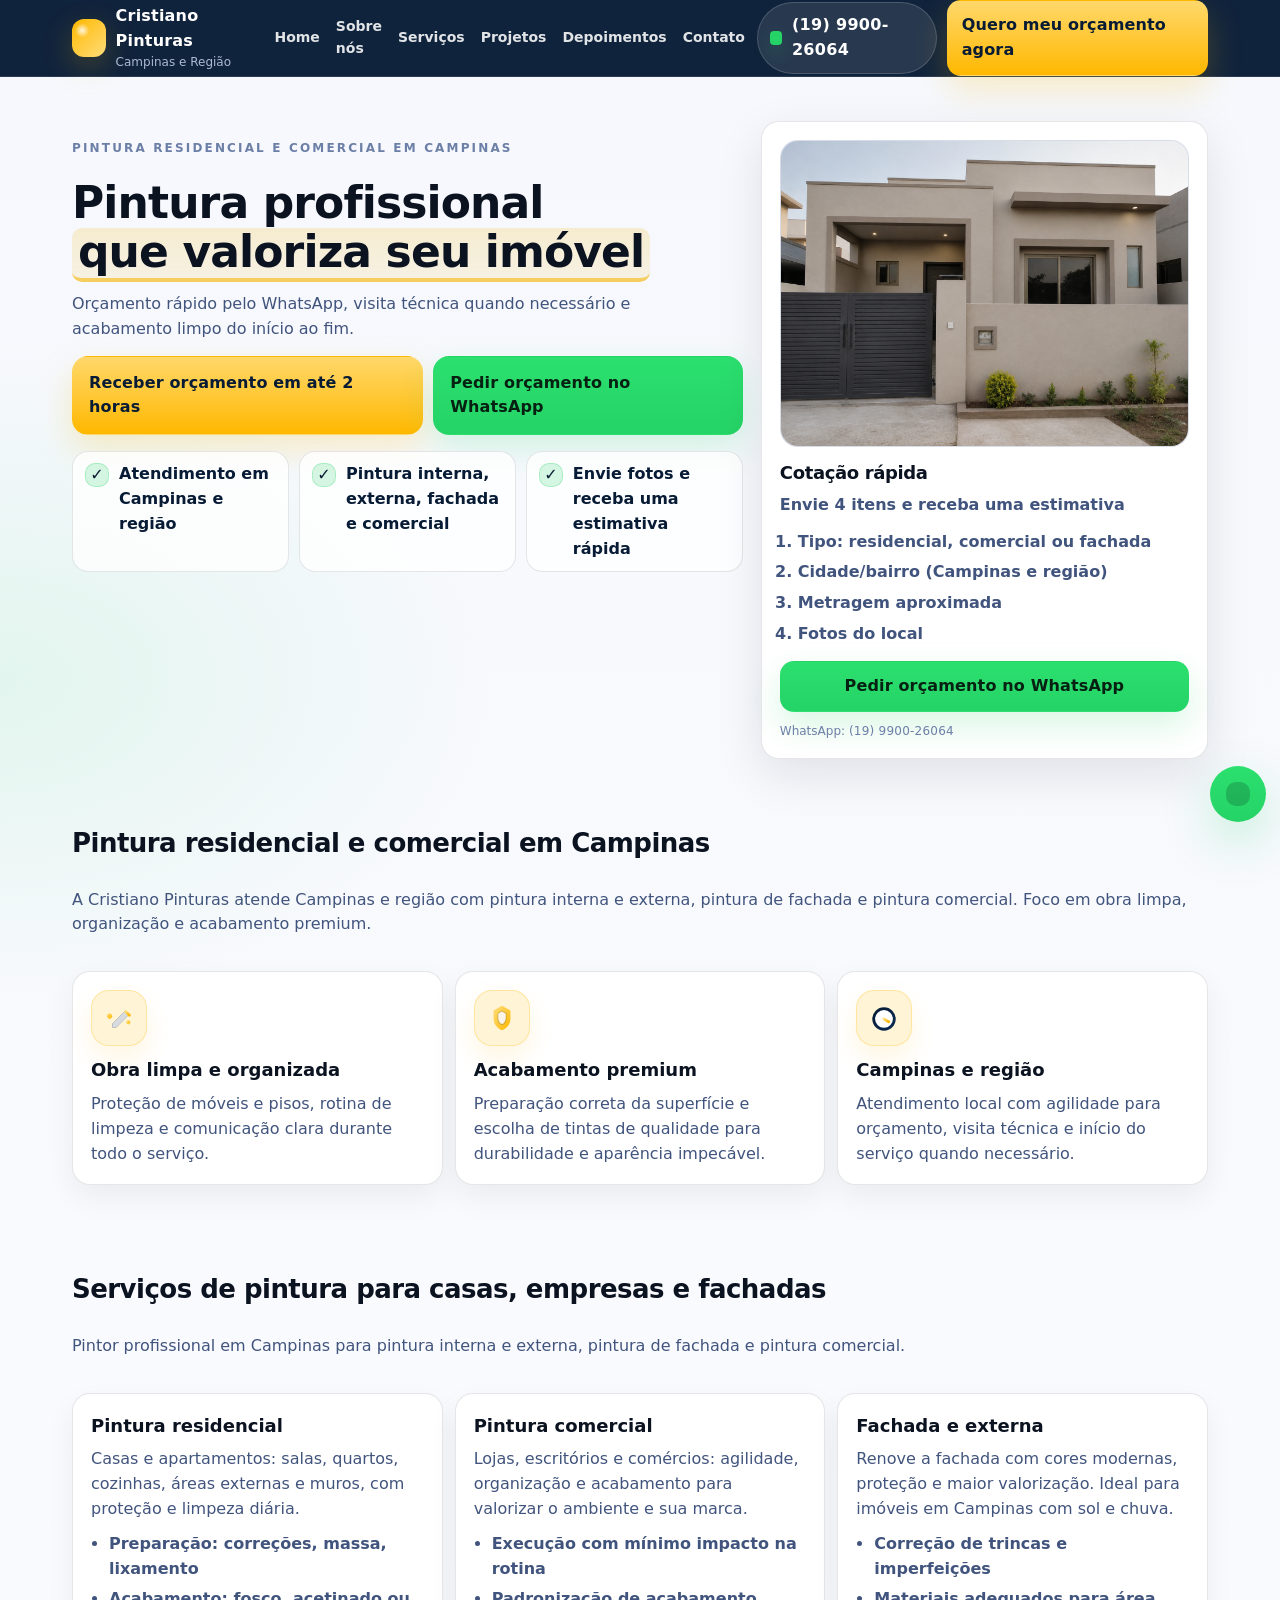
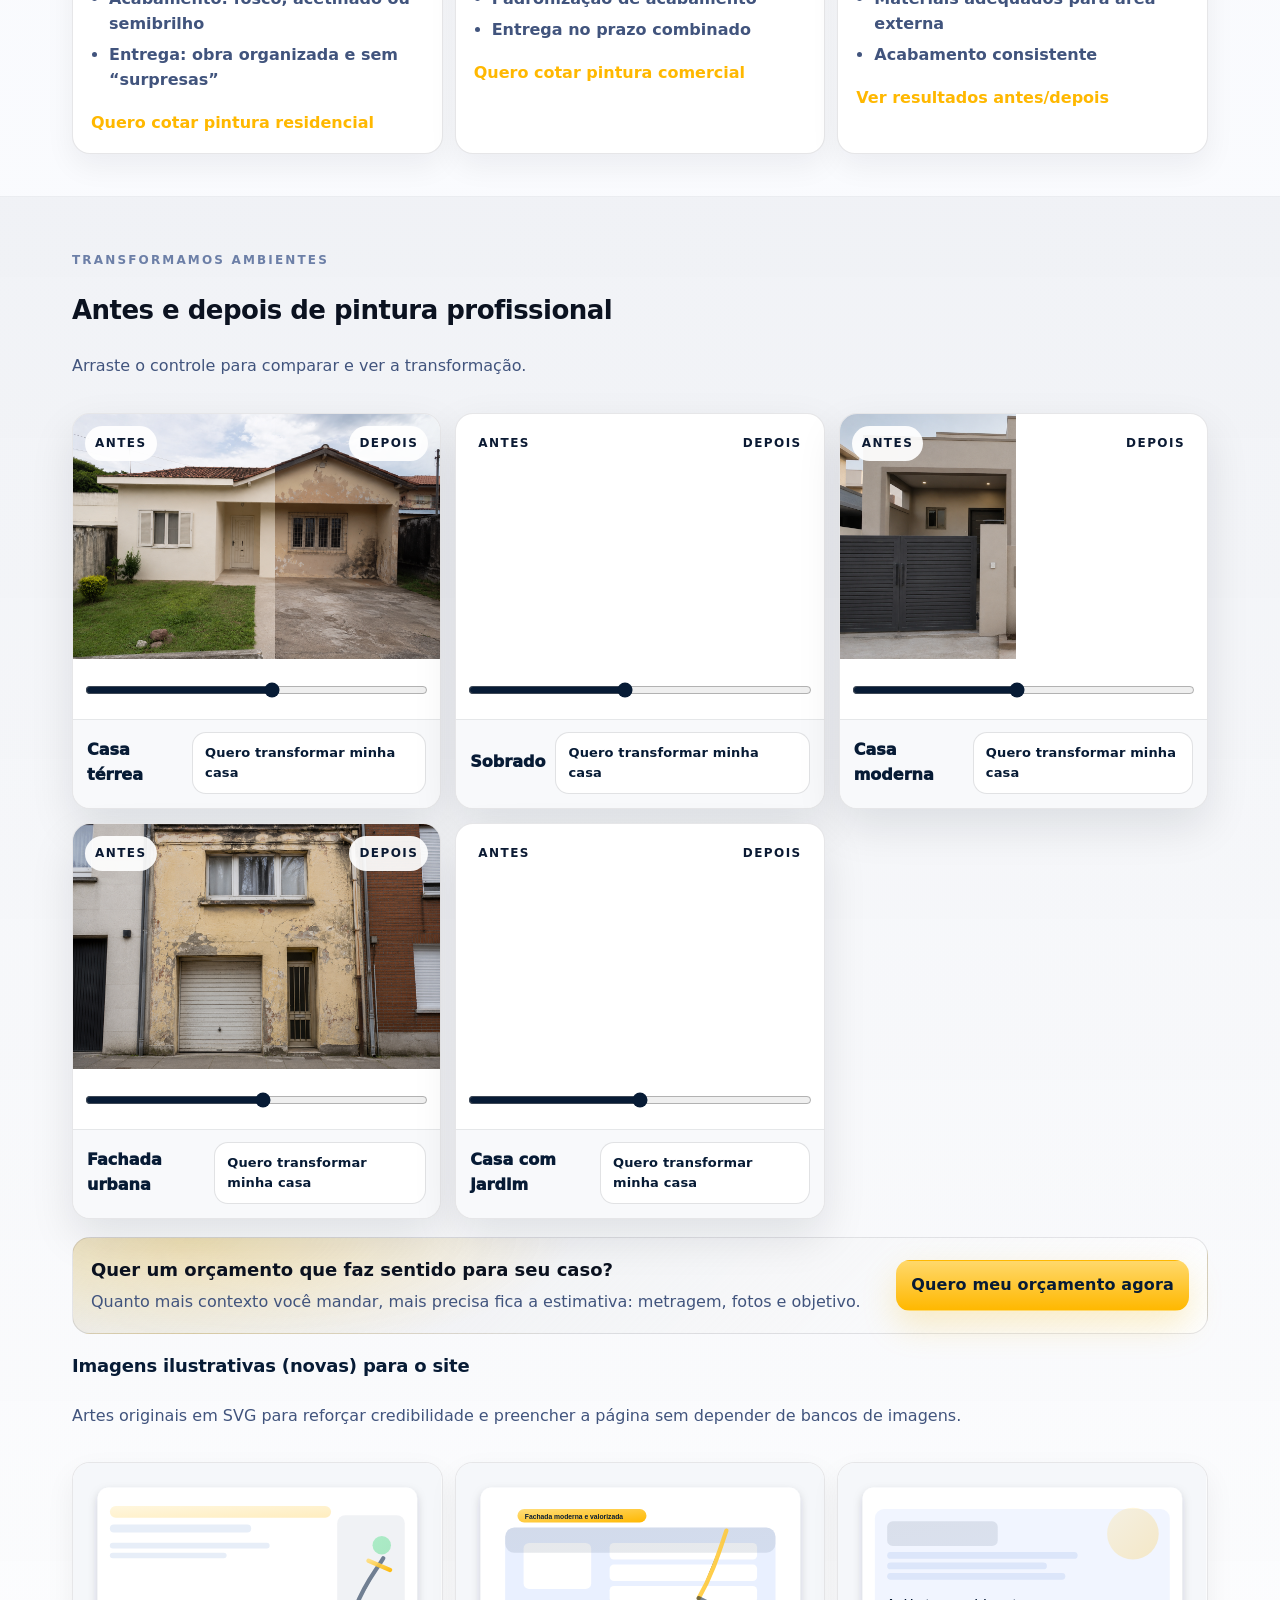
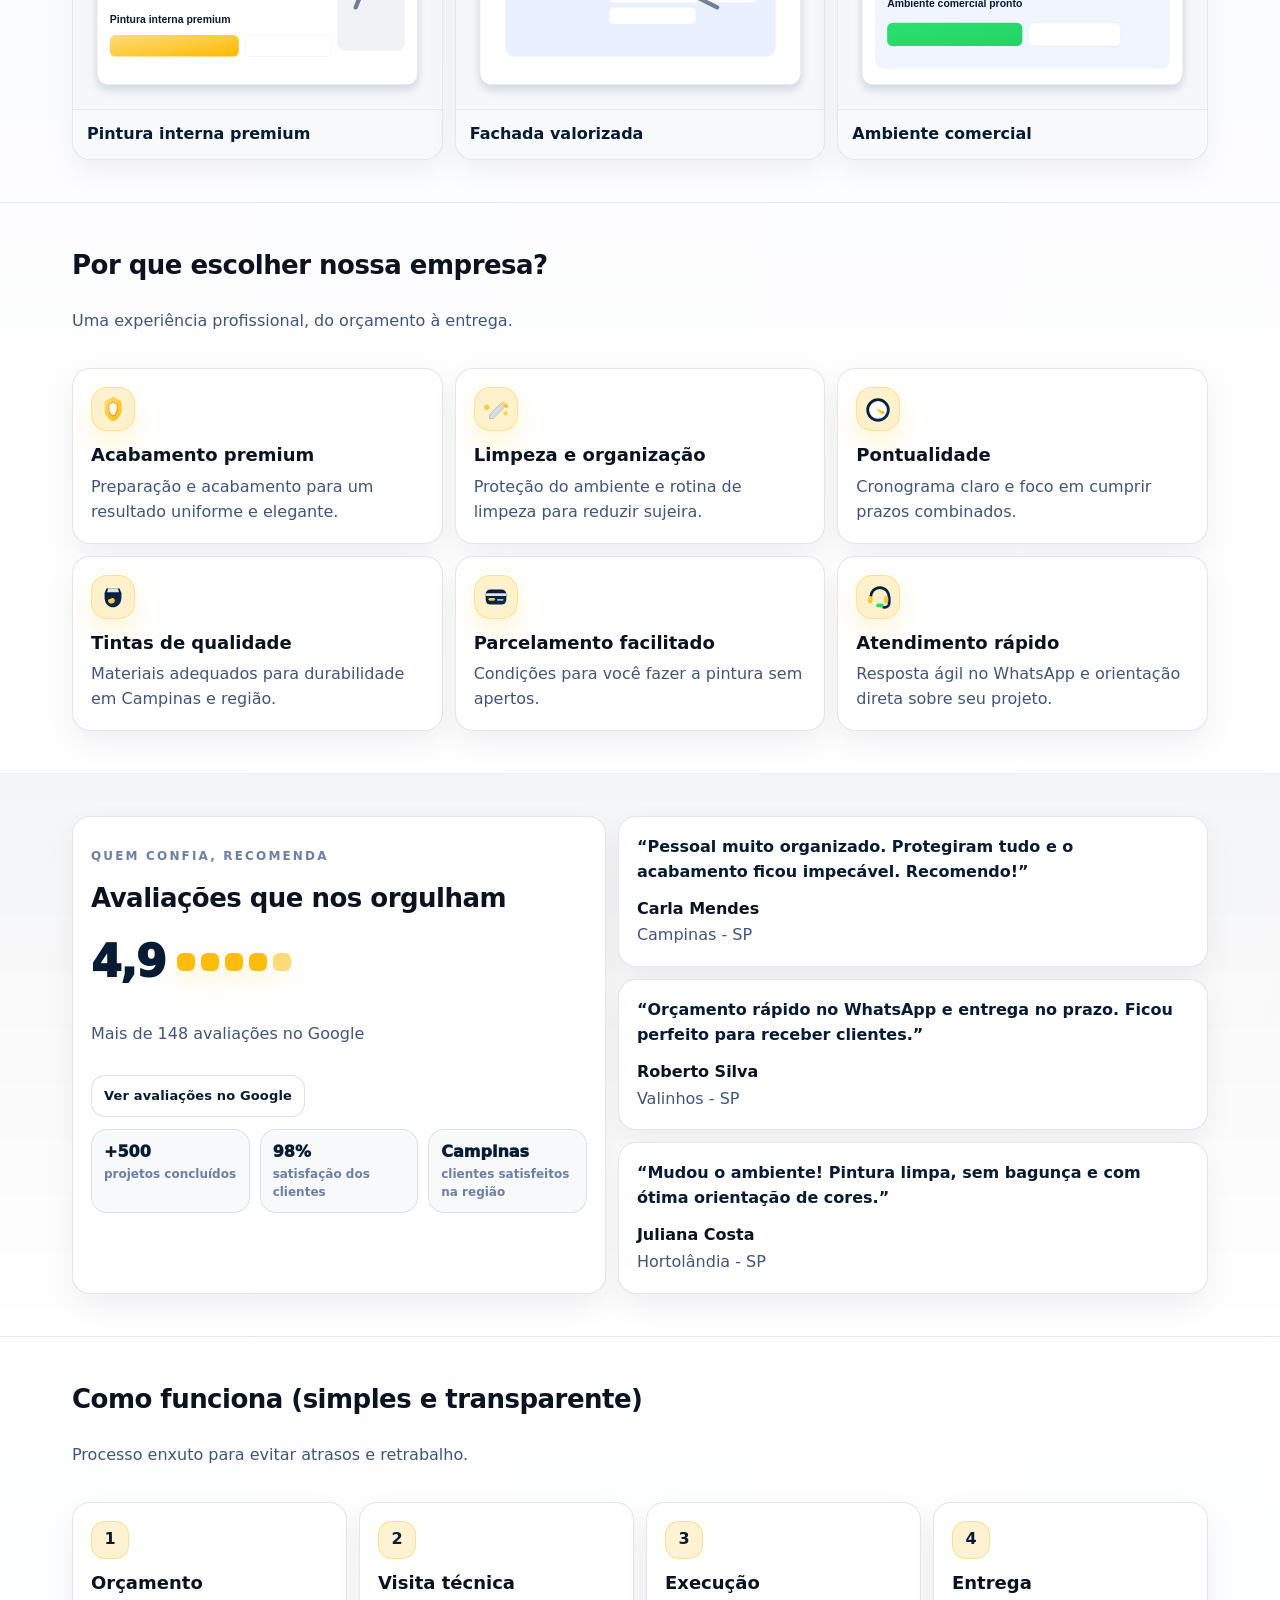
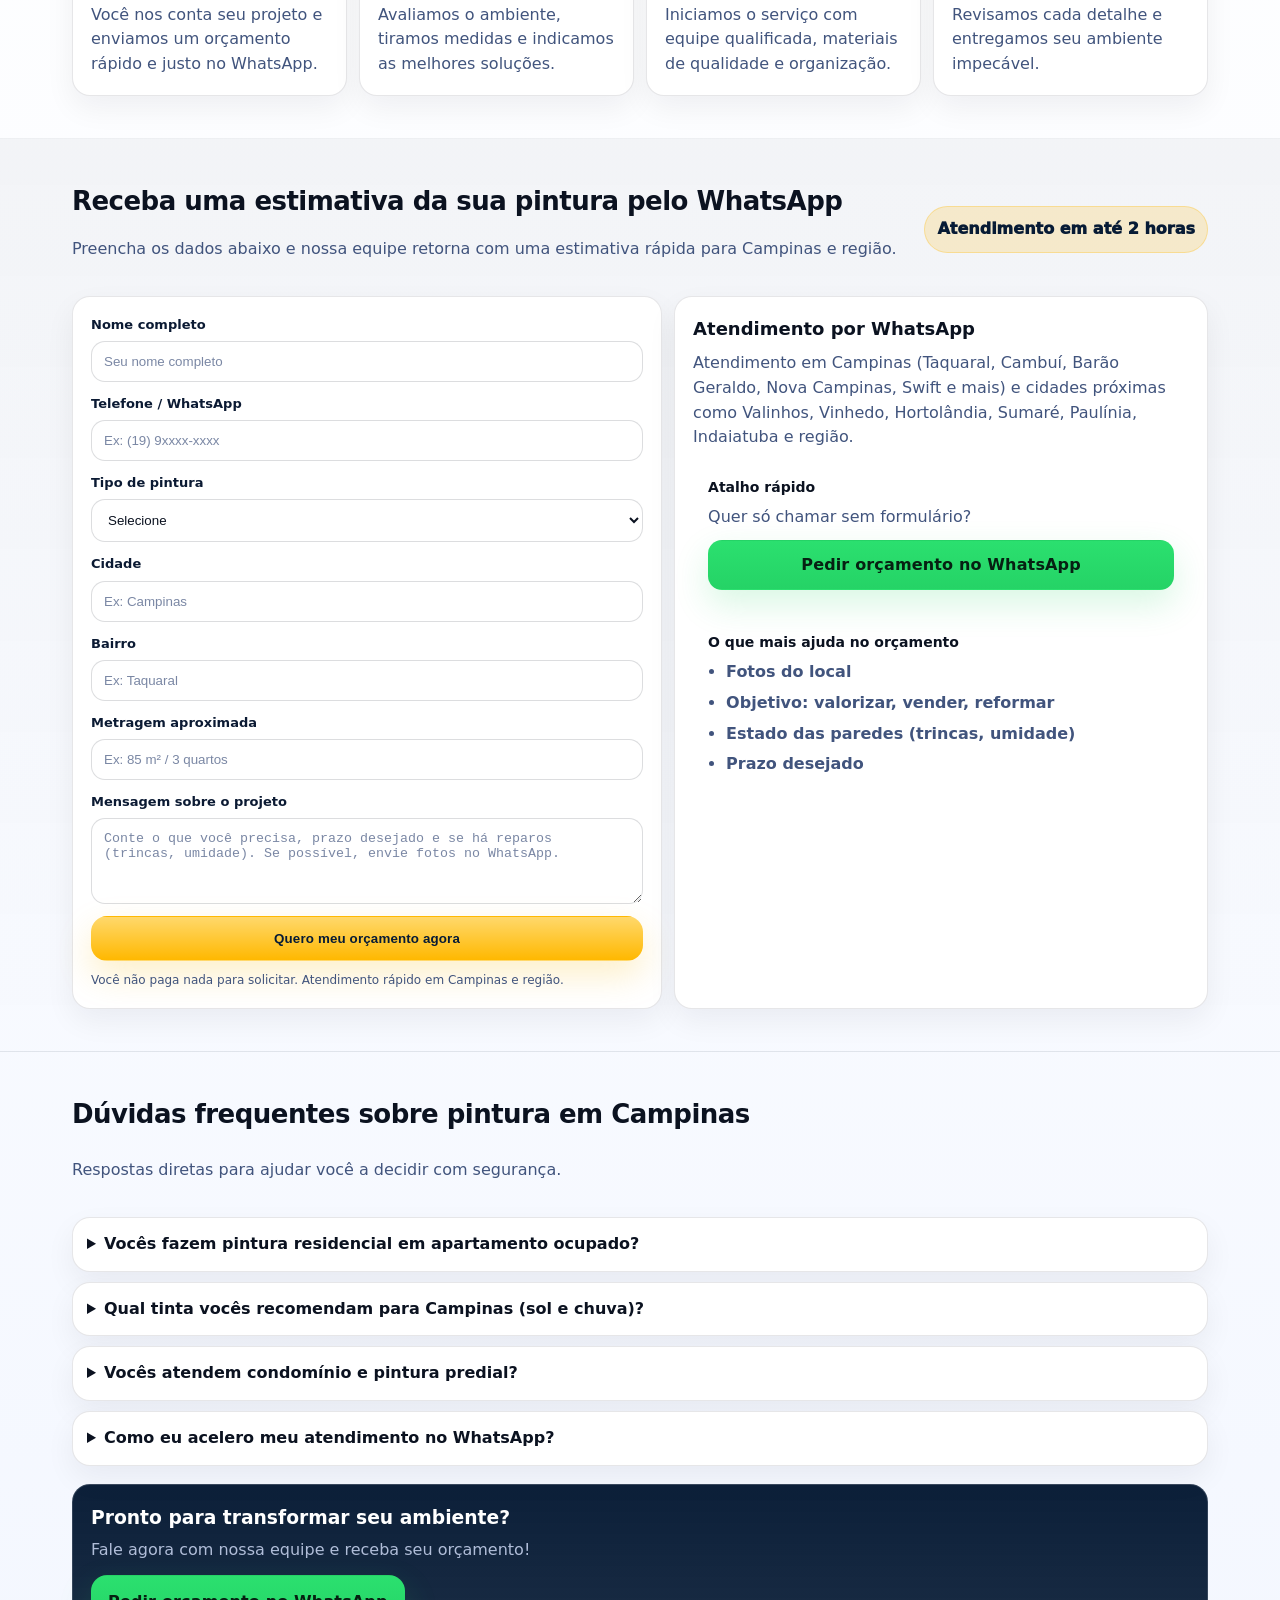
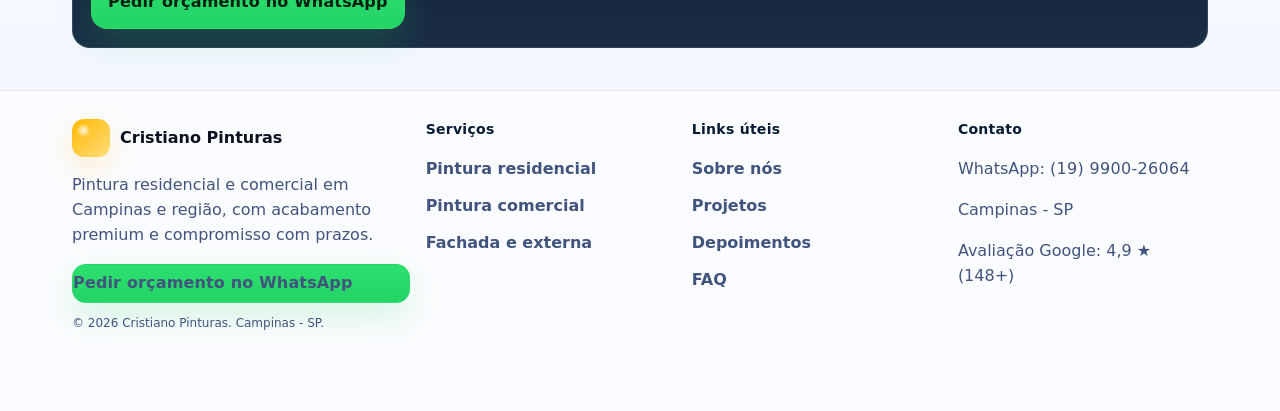
==== commit 34a21aea: "feat: improve local SEO and WhatsApp conversion" ====
--- a/index.html
+++ b/index.html
@@ -10,7 +10,7 @@
       name="description"
       content="Pintura residencial e comercial em Campinas e região: orçamento rápido no WhatsApp, acabamento premium, equipe especializada e compromisso com prazos. Peça seu orçamento."
     />
-    <link rel="canonical" href="https://balaocastelo-dev.github.io/santospintura/" />
+    <link rel="canonical" href="https://santospintura.vercel.app/" />
     <meta property="og:type" content="website" />
     <meta property="og:locale" content="pt_BR" />
     <meta property="og:site_name" content="Cristiano Pinturas" />
@@ -19,15 +19,15 @@
       property="og:description"
       content="Orçamento rápido no WhatsApp. Pintura residencial e comercial com acabamento premium, equipe especializada e entrega no prazo em Campinas e região."
     />
-    <meta property="og:url" content="https://balaocastelo-dev.github.io/santospintura/" />
-    <meta property="og:image" content="data:image/svg+xml;utf8,<?xml version='1.0' encoding='UTF-8'?><svg xmlns='http://www.w3.org/2000/svg' width='1200' height='630' viewBox='0 0 1200 630'><defs><linearGradient id='g' x1='0' y1='0' x2='1' y2='1'><stop offset='0' stop-color='%230b1a33'/><stop offset='1' stop-color='%2311264a'/></linearGradient></defs><rect width='1200' height='630' rx='36' fill='url(%23g)'/><circle cx='990' cy='160' r='150' fill='%23f4b400' opacity='0.22'/><circle cx='1050' cy='220' r='180' fill='%2325d366' opacity='0.16'/><text x='72' y='220' fill='white' font-family='Segoe UI,Arial' font-size='58' font-weight='800'>Cristiano Pinturas</text><text x='72' y='290' fill='%23d8e4ff' font-family='Segoe UI,Arial' font-size='34'>Pintura residencial e predial em Campinas</text><rect x='72' y='340' width='520' height='78' rx='18' fill='%23f4b400'/><text x='104' y='392' fill='%230b1a33' font-family='Segoe UI,Arial' font-size='30' font-weight='900'>Orçamento no WhatsApp</text><text x='72' y='480' fill='%23d8e4ff' font-family='Segoe UI,Arial' font-size='26'>WhatsApp: (19) 9900-26064</text></svg>" />
+    <meta property="og:url" content="https://santospintura.vercel.app/" />
+    <meta property="og:image" content="data:image/svg+xml;utf8,<?xml version='1.0' encoding='UTF-8'?><svg xmlns='http://www.w3.org/2000/svg' width='1200' height='630' viewBox='0 0 1200 630'><defs><linearGradient id='g' x1='0' y1='0' x2='1' y2='1'><stop offset='0' stop-color='%230b1a33'/><stop offset='1' stop-color='%2311264a'/></linearGradient></defs><rect width='1200' height='630' rx='36' fill='url(%23g)'/><circle cx='990' cy='160' r='150' fill='%23f4b400' opacity='0.22'/><circle cx='1050' cy='220' r='180' fill='%2325d366' opacity='0.16'/><text x='72' y='220' fill='white' font-family='Segoe UI,Arial' font-size='58' font-weight='800'>Cristiano Pinturas</text><text x='72' y='290' fill='%23d8e4ff' font-family='Segoe UI,Arial' font-size='34'>Pintura residencial e comercial em Campinas</text><rect x='72' y='340' width='520' height='78' rx='18' fill='%23f4b400'/><text x='104' y='392' fill='%230b1a33' font-family='Segoe UI,Arial' font-size='30' font-weight='900'>Orçamento no WhatsApp</text><text x='72' y='480' fill='%23d8e4ff' font-family='Segoe UI,Arial' font-size='26'>WhatsApp: (19) 9900-26064</text></svg>" />
     <link rel="stylesheet" href="./styles.css" />
     <script type="application/ld+json">
       {
         "@context": "https://schema.org",
         "@type": "LocalBusiness",
         "name": "Cristiano Pinturas",
-        "url": "https://balaocastelo-dev.github.io/santospintura/",
+        "url": "https://santospintura.vercel.app/",
         "telephone": "+5519990026064",
         "areaServed": [
           "Campinas - SP",
@@ -64,6 +64,15 @@
               "serviceType": "Pintura para empresas e comércios",
               "areaServed": "Campinas e região"
             }
+          },
+          {
+            "@type": "Offer",
+            "itemOffered": {
+              "@type": "Service",
+              "name": "Pintura de fachada e predial",
+              "serviceType": "Pintura externa, fachada e áreas comuns",
+              "areaServed": "Campinas e região"
+            }
           }
         ]
       }
@@ -86,7 +95,7 @@
             "name": "Como funciona o orçamento pelo WhatsApp?",
             "acceptedAnswer": {
               "@type": "Answer",
-              "text": "Você envia o tipo de serviço (residencial ou predial), a cidade/bairro, a metragem aproximada e fotos. Nós retornamos com estimativa e opções de visita técnica em Campinas e região."
+              "text": "Você envia o tipo de serviço (residencial, comercial ou fachada), a cidade/bairro, a metragem aproximada e fotos. Nós retornamos com estimativa e opções de visita técnica em Campinas e região."
             }
           },
           {
@@ -117,7 +126,7 @@
           <span class="brand-mark" aria-hidden="true"></span>
           <span class="brand-text">
             <span class="brand-name">Cristiano Pinturas</span>
-            <span class="brand-sub" data-i18n="brand_sub">Campinas e Região</span>
+            <span class="brand-sub">Campinas e Região</span>
           </span>
         </a>
         <nav class="nav" aria-label="Navegação principal">
@@ -128,11 +137,6 @@
           <a href="#depoimentos">Depoimentos</a>
           <a href="#contato">Contato</a>
         </nav>
-        <div class="lang-switch" role="group" aria-label="Idioma">
-          <button type="button" data-lang="pt" aria-pressed="true">PT</button>
-          <button type="button" data-lang="en" aria-pressed="false">EN</button>
-          <button type="button" data-lang="es" aria-pressed="false">ES</button>
-        </div>
         <div class="header-cta">
           <a class="header-phone" id="ctaTop" href="#" rel="nofollow" aria-label="WhatsApp (19) 9900-26064">
             <span class="phone-pill">
@@ -140,7 +144,7 @@
               <span class="phone-text">(19) 9900-26064</span>
             </span>
           </a>
-          <a class="btn btn-primary" href="#contato" data-i18n="cta_header_quote">Solicitar orçamento</a>
+          <a class="btn btn-primary" href="#contato">Quero meu orçamento agora</a>
           <button class="menu-toggle" id="menuToggle" type="button" aria-label="Abrir menu" aria-expanded="false">
             <span class="menu-ic" aria-hidden="true"></span>
           </button>
@@ -154,8 +158,8 @@
           <a href="#projetos" data-close>Projetos</a>
           <a href="#depoimentos" data-close>Depoimentos</a>
           <a href="#contato" data-close>Contato</a>
-          <a class="btn btn-primary btn-block" href="#contato" data-close>Solicitar orçamento</a>
-          <a class="btn btn-whatsapp btn-block" id="ctaMobileWA" href="#" rel="nofollow">Falar no WhatsApp</a>
+          <a class="btn btn-primary btn-block" href="#contato" data-close>Quero meu orçamento agora</a>
+          <a class="btn btn-whatsapp btn-block" id="ctaMobileWA" href="#" rel="nofollow">Pedir orçamento no WhatsApp</a>
         </div>
       </div>
     </header>
@@ -164,31 +168,25 @@
       <section class="hero" id="topo">
         <div class="container hero-grid">
           <div class="hero-copy">
-            <p class="eyebrow" data-i18n="hero_eyebrow">Pintura residencial e comercial em Campinas</p>
-            <h1>
-              <span data-i18n="hero_title_1">Pintura profissional</span>
-              <span class="highlight" data-i18n="hero_title_2">que valoriza seu imóvel</span>
-            </h1>
-            <p class="lead" data-i18n="hero_lead">
-              Acabamento impecável, equipe especializada e compromisso com prazos. Qualidade garantida do início ao fim.
-            </p>
+            <p class="eyebrow">Pintura residencial e comercial em Campinas</p>
+            <h1>Pintura profissional <span class="highlight">que valoriza seu imóvel</span></h1>
+            <p class="lead">Orçamento rápido pelo WhatsApp, visita técnica quando necessário e acabamento limpo do início ao fim.</p>
             <div class="hero-actions">
-              <a class="btn btn-primary btn-lg" href="#contato" data-i18n="cta_quote_form">Solicitar orçamento</a>
-              <a class="btn btn-whatsapp btn-lg" id="ctaHero" href="#" rel="nofollow" data-i18n="cta_talk_whatsapp">Falar no WhatsApp</a>
-            </div>
-            <div class="trust-row" aria-label="Selos de confiança">
-              <div class="trust-item"><span class="trust-ic" aria-hidden="true"></span><span data-i18n="trust_1">Orçamento rápido</span></div>
-              <div class="trust-item"><span class="trust-ic" aria-hidden="true"></span><span data-i18n="trust_2">Equipe especializada</span></div>
-              <div class="trust-item"><span class="trust-ic" aria-hidden="true"></span><span data-i18n="trust_3">Garantia de serviço</span></div>
-              <div class="trust-item"><span class="trust-ic" aria-hidden="true"></span><span data-i18n="trust_4">Atendimento residencial e comercial</span></div>
-            </div>
+              <a class="btn btn-primary btn-lg" href="#contato">Receber orçamento em até 2 horas</a>
+              <a class="btn btn-whatsapp btn-lg" id="ctaHero" href="#" rel="nofollow">Pedir orçamento no WhatsApp</a>
+            </div>
+            <ul class="hero-checks" aria-label="Destaques">
+              <li>Atendimento em Campinas e região</li>
+              <li>Pintura interna, externa, fachada e comercial</li>
+              <li>Envie fotos e receba uma estimativa rápida</li>
+            </ul>
           </div>
           <div class="hero-card" aria-label="Resumo do serviço">
             <div class="hero-photo-wrap">
               <img
                 class="hero-photo"
-                src="./assets/galeria/10.webp"
-                alt="Equipe realizando pintura profissional"
+                src="./assets/galeria/depois-03.png"
+                alt="Pintura profissional com acabamento premium"
                 loading="eager"
                 decoding="async"
                 width="1200"
@@ -196,17 +194,17 @@
               />
             </div>
             <div class="hero-card-top">
-              <h2 class="card-title" data-i18n="card_title">Cotação rápida</h2>
-              <p class="card-sub" data-i18n="card_sub">Envie 4 itens e receba uma estimativa</p>
+              <h2 class="card-title">Cotação rápida</h2>
+              <p class="card-sub">Envie 4 itens e receba uma estimativa</p>
             </div>
             <ol class="checklist">
-              <li data-i18n="card_check_1">Tipo: residencial ou comercial</li>
-              <li data-i18n="card_check_2">Cidade/bairro (Campinas e região)</li>
-              <li data-i18n="card_check_3">Metragem aproximada</li>
-              <li data-i18n="card_check_4">Fotos do local</li>
+              <li>Tipo: residencial, comercial ou fachada</li>
+              <li>Cidade/bairro (Campinas e região)</li>
+              <li>Metragem aproximada</li>
+              <li>Fotos do local</li>
             </ol>
-            <a class="btn btn-whatsapp btn-block" id="ctaCard" href="#" rel="nofollow" data-i18n="cta_send_now">Enviar agora no WhatsApp</a>
-            <p class="mini"><span data-i18n="label_whatsapp">WhatsApp</span>: <span class="mono">(19) 9900-26064</span></p>
+            <a class="btn btn-whatsapp btn-block" id="ctaCard" href="#" rel="nofollow">Pedir orçamento no WhatsApp</a>
+            <p class="mini">WhatsApp: <span class="mono">(19) 9900-26064</span></p>
           </div>
         </div>
       </section>
@@ -214,10 +212,10 @@
       <section class="section" id="sobre">
         <div class="container">
           <div class="section-head">
-            <h2>Empresa de pintura profissional em Campinas</h2>
+            <h2>Pintura residencial e comercial em Campinas</h2>
             <p class="muted">
-              A Cristiano Pinturas atende Campinas e região com foco em acabamento premium, organização e cumprimento de prazos. Ideal para quem quer
-              valorizar o imóvel, reformar com tranquilidade ou deixar pronto para venda/locação.
+              A Cristiano Pinturas atende Campinas e região com pintura interna e externa, pintura de fachada e pintura comercial. Foco em obra limpa,
+              organização e acabamento premium.
             </p>
           </div>
           <div class="about-grid">
@@ -249,8 +247,8 @@
       <section class="section" id="servicos">
         <div class="container">
           <div class="section-head">
-            <h2 data-i18n="services_title">Serviços de pintura em Campinas e região</h2>
-            <p class="muted" data-i18n="services_sub">Soluções objetivas para vender, valorizar e proteger seu imóvel.</p>
+            <h2>Serviços de pintura para casas, empresas e fachadas</h2>
+            <p class="muted">Pintor profissional em Campinas para pintura interna e externa, pintura de fachada e pintura comercial.</p>
           </div>
           <div class="cards">
             <article class="card">
@@ -291,8 +289,8 @@
         <div class="container">
           <div class="section-head">
             <p class="eyebrow">Transformamos ambientes</p>
-            <h2 data-i18n="ba_title">Antes e Depois</h2>
-            <p class="muted" data-i18n="ba_sub">Arraste o controle para comparar e ver a transformação.</p>
+            <h2>Antes e depois de pintura profissional</h2>
+            <p class="muted">Arraste o controle para comparar e ver a transformação.</p>
           </div>
 
           <div class="ba-grid ba-grid-3">
@@ -300,8 +298,8 @@
               <div class="ba-images">
                 <img
                   class="ba-img"
-                  alt="Antes: parede interna antes da pintura"
-                  src="./assets/galeria/01.webp"
+                  alt="Casa térrea antes da pintura"
+                  src="./assets/galeria/antes-01.png"
                   loading="lazy"
                   decoding="async"
                   width="1200"
@@ -309,8 +307,8 @@
                 />
                 <img
                   class="ba-img ba-after"
-                  alt="Depois: parede interna após a pintura"
-                  src="./assets/galeria/02.webp"
+                  alt="Casa térrea depois da pintura"
+                  src="./assets/galeria/depois-01.png"
                   loading="lazy"
                   decoding="async"
                   width="1200"
@@ -322,14 +320,18 @@
                 <span>Antes</span>
                 <span>Depois</span>
               </div>
+              <div class="ba-meta">
+                <div class="ba-title">Casa térrea</div>
+                <a class="btn btn-secondary btn-sm wa-transform" href="#" rel="nofollow">Quero transformar minha casa</a>
+              </div>
             </div>
 
             <div class="ba" data-ba>
               <div class="ba-images">
                 <img
                   class="ba-img"
-                  alt="Antes: fachada antes da pintura"
-                  src="./assets/galeria/03.webp"
+                  alt="Sobrado antes da pintura"
+                  src="./assets/galeria/antes-02.png"
                   loading="lazy"
                   decoding="async"
                   width="1200"
@@ -337,8 +339,8 @@
                 />
                 <img
                   class="ba-img ba-after"
-                  alt="Depois: fachada após a pintura"
-                  src="./assets/galeria/04.webp"
+                  alt="Sobrado depois da pintura"
+                  src="./assets/galeria/depois-02.png"
                   loading="lazy"
                   decoding="async"
                   width="1200"
@@ -350,27 +352,67 @@
                 <span>Antes</span>
                 <span>Depois</span>
               </div>
+              <div class="ba-meta">
+                <div class="ba-title">Sobrado</div>
+                <a class="btn btn-secondary btn-sm wa-transform" href="#" rel="nofollow">Quero transformar minha casa</a>
+              </div>
             </div>
 
             <div class="ba" data-ba>
               <div class="ba-images">
-                <img class="ba-img" alt="Antes: ambiente comercial antes da pintura" src="./assets/galeria/07.webp" loading="lazy" decoding="async" width="1200" height="800" />
-                <img class="ba-img ba-after" alt="Depois: ambiente comercial após a pintura" src="./assets/galeria/08.webp" loading="lazy" decoding="async" width="1200" height="800" />
+                <img class="ba-img" alt="Casa moderna antes da pintura" src="./assets/galeria/antes-03.png" loading="lazy" decoding="async" width="1200" height="800" />
+                <img class="ba-img ba-after" alt="Casa moderna depois da pintura" src="./assets/galeria/depois-03.png" loading="lazy" decoding="async" width="1200" height="800" />
               </div>
               <input class="ba-range" type="range" min="0" max="100" value="48" aria-label="Controle de comparação antes e depois" />
               <div class="ba-labels" aria-hidden="true">
                 <span>Antes</span>
                 <span>Depois</span>
               </div>
+              <div class="ba-meta">
+                <div class="ba-title">Casa moderna</div>
+                <a class="btn btn-secondary btn-sm wa-transform" href="#" rel="nofollow">Quero transformar minha casa</a>
+              </div>
+            </div>
+
+            <div class="ba" data-ba>
+              <div class="ba-images">
+                <img class="ba-img" alt="Fachada urbana antes da pintura" src="./assets/galeria/antes-04.png" loading="lazy" decoding="async" width="1200" height="800" />
+                <img class="ba-img ba-after" alt="Fachada urbana depois da pintura" src="./assets/galeria/depois-04.png" loading="lazy" decoding="async" width="1200" height="800" />
+              </div>
+              <input class="ba-range" type="range" min="0" max="100" value="52" aria-label="Controle de comparação antes e depois" />
+              <div class="ba-labels" aria-hidden="true">
+                <span>Antes</span>
+                <span>Depois</span>
+              </div>
+              <div class="ba-meta">
+                <div class="ba-title">Fachada urbana</div>
+                <a class="btn btn-secondary btn-sm wa-transform" href="#" rel="nofollow">Quero transformar minha casa</a>
+              </div>
+            </div>
+
+            <div class="ba" data-ba>
+              <div class="ba-images">
+                <img class="ba-img" alt="Casa com jardim antes da pintura" src="./assets/galeria/antes-05.png" loading="lazy" decoding="async" width="1200" height="800" />
+                <img class="ba-img ba-after" alt="Casa com jardim depois da pintura" src="./assets/galeria/depois-05.png" loading="lazy" decoding="async" width="1200" height="800" />
+              </div>
+              <input class="ba-range" type="range" min="0" max="100" value="50" aria-label="Controle de comparação antes e depois" />
+              <div class="ba-labels" aria-hidden="true">
+                <span>Antes</span>
+                <span>Depois</span>
+              </div>
+              <div class="ba-meta">
+                <div class="ba-title">Casa com jardim</div>
+                <a class="btn btn-secondary btn-sm wa-transform" href="#" rel="nofollow">Quero transformar minha casa</a>
+              </div>
             </div>
           </div>
 
           <div class="cta-band">
             <div>
-              <h3 data-i18n="band_title">Quer um orçamento que faz sentido para seu caso?</h3>
-              <p class="muted" data-i18n="band_sub">Quanto mais contexto você mandar, mais preciso fica: metragem, fotos e objetivo (valorizar, vender, reformar).</p>
-            </div>
-            <a class="btn btn-primary" id="ctaBand" href="#" rel="nofollow" data-i18n="cta_quote_short">Orçar no WhatsApp</a>
+              <h3>Quer um orçamento que faz sentido para seu caso?</h3>
+              <p class="muted">Quanto mais contexto você mandar, mais precisa fica a estimativa: metragem, fotos e objetivo.</p>
+            </div>
+            <a class="btn btn-primary" id="ctaBand" href="#" rel="nofollow">Quero meu orçamento agora</a>
           </div>
 
           <div class="section-head gallery-head">
@@ -465,7 +507,11 @@
                   <span class="star"></span><span class="star"></span><span class="star"></span><span class="star"></span><span class="star half"></span>
                 </div>
               </div>
-              <p class="muted">Mais de 148 avaliações no Google</p>
+              <div class="rating-actions">
+                <p class="muted">Mais de 148 avaliações no Google</p>
+                <!-- Substituir pelo link real das avaliações do Google -->
+                <a class="btn btn-secondary btn-sm" href="#" rel="nofollow">Ver avaliações no Google</a>
+              </div>
               <div class="stats">
                 <div class="stat">
                   <div class="stat-num">+500</div>
@@ -477,7 +523,7 @@
                 </div>
                 <div class="stat">
                   <div class="stat-num">Campinas</div>
-                  <div class="stat-label">e toda a região</div>
+                  <div class="stat-label">clientes satisfeitos na região</div>
                 </div>
               </div>
             </div>
@@ -503,8 +549,8 @@
       <section class="section" id="processo">
         <div class="container">
           <div class="section-head">
-            <h2 data-i18n="how_title">Como funciona (simples e transparente)</h2>
-            <p class="muted" data-i18n="how_sub">Processo enxuto para evitar atrasos e retrabalho.</p>
+            <h2>Como funciona (simples e transparente)</h2>
+            <p class="muted">Processo enxuto para evitar atrasos e retrabalho.</p>
           </div>
           <div class="steps">
             <div class="step">
@@ -536,8 +582,8 @@
           <div class="section-head">
             <div class="quote-head">
               <div>
-                <h2>Peça seu orçamento hoje</h2>
-                <p class="muted">Rápido, gratuito e sem compromisso!</p>
+                <h2>Receba uma estimativa da sua pintura pelo WhatsApp</h2>
+                <p class="muted">Preencha os dados abaixo e nossa equipe retorna com uma estimativa rápida para Campinas e região.</p>
               </div>
               <div class="quote-badge">Atendimento em até 2 horas</div>
             </div>
@@ -585,8 +631,8 @@
                   placeholder="Conte o que você precisa, prazo desejado e se há reparos (trincas, umidade). Se possível, envie fotos no WhatsApp."
                 ></textarea>
               </div>
-              <button class="btn btn-primary btn-lg btn-block" type="submit">Receber orçamento</button>
-              <p class="mini muted">Ao enviar, vamos abrir o WhatsApp com sua mensagem pronta.</p>
+              <button class="btn btn-primary btn-lg btn-block" type="submit">Quero meu orçamento agora</button>
+              <p class="mini muted">Você não paga nada para solicitar. Atendimento rápido em Campinas e região.</p>
             </form>
 
             <aside class="aside">
@@ -598,7 +644,7 @@
               <div class="aside-box">
                 <h4>Atalho rápido</h4>
                 <p class="muted">Quer só chamar sem formulário?</p>
-                <a class="btn btn-whatsapp btn-block" id="ctaAside" href="#" rel="nofollow">Falar no WhatsApp</a>
+                <a class="btn btn-whatsapp btn-block" id="ctaAside" href="#" rel="nofollow">Pedir orçamento no WhatsApp</a>
               </div>
               <div class="aside-box">
                 <h4>O que mais ajuda no orçamento</h4>
@@ -617,8 +663,8 @@
       <section class="section" id="faq">
         <div class="container">
           <div class="section-head">
-            <h2 data-i18n="faq_title">Perguntas frequentes (FAQ)</h2>
-            <p class="muted" data-i18n="faq_sub">Respostas diretas para ajudar você a decidir com segurança.</p>
+            <h2>Dúvidas frequentes sobre pintura em Campinas</h2>
+            <p class="muted">Respostas diretas para ajudar você a decidir com segurança.</p>
           </div>
 
           <div class="faq">
@@ -643,7 +689,7 @@
           <div class="final-cta final-cta-dark">
             <h3>Pronto para transformar seu ambiente?</h3>
             <p class="muted">Fale agora com nossa equipe e receba seu orçamento!</p>
-            <a class="btn btn-whatsapp btn-lg" id="ctaFinal" href="#" rel="nofollow">Falar no WhatsApp</a>
+            <a class="btn btn-whatsapp btn-lg" id="ctaFinal" href="#" rel="nofollow">Pedir orçamento no WhatsApp</a>
           </div>
         </div>
       </section>
@@ -657,7 +703,7 @@
             <strong>Cristiano Pinturas</strong>
           </div>
           <p class="muted">Pintura residencial e comercial em Campinas e região, com acabamento premium e compromisso com prazos.</p>
-          <a class="btn btn-whatsapp" id="ctaFooterWA" href="#" rel="nofollow">Falar no WhatsApp</a>
+          <a class="btn btn-whatsapp" id="ctaFooterWA" href="#" rel="nofollow">Pedir orçamento no WhatsApp</a>
         </div>
         <div class="footer-col">
           <h4>Serviços</h4>
@@ -685,245 +731,49 @@
     </footer>
 
     <div class="sticky-cta" role="region" aria-label="Ação rápida">
-      <a class="btn btn-whatsapp btn-block" id="ctaSticky" href="#" rel="nofollow">Falar no WhatsApp</a>
+      <a class="btn btn-whatsapp btn-block" id="ctaSticky" href="#" rel="nofollow">Pedir orçamento agora</a>
     </div>
-    <a class="float-wa" id="ctaFloat" href="#" rel="nofollow" aria-label="Falar no WhatsApp"></a>
+    <a class="float-wa" id="ctaFloat" href="#" rel="nofollow" aria-label="Pedir orçamento no WhatsApp"></a>
 
     <script>
       (function () {
-        var translations = {
-          pt: {
-            brand_sub: "Campinas e Região",
-            nav_services: "Serviços",
-            nav_before_after: "Antes/Depois",
-            nav_how: "Como funciona",
-            nav_quote: "Orçamento",
-            cta_header_quote: "Solicitar orçamento",
-            cta_quote_form: "Solicitar orçamento",
-            cta_talk_whatsapp: "Falar no WhatsApp",
-            cta_see_before_after: "Ver antes e depois",
-            cta_send_now: "Enviar agora no WhatsApp",
-            cta_quote_short: "Orçar no WhatsApp",
-            label_whatsapp: "WhatsApp",
-            hero_eyebrow: "Pintura residencial e comercial em Campinas",
-            hero_title_1: "Pintura profissional",
-            hero_title_2: "que valoriza seu imóvel",
-            hero_lead:
-              "Orçamento rápido no WhatsApp, acabamento premium e equipe organizada. Atendimento em Campinas e região para casas, apartamentos, condomínios e prédios.",
-            trust_1: "Orçamento rápido",
-            trust_2: "Equipe especializada",
-            trust_3: "Garantia de serviço",
-            trust_4: "Atendimento residencial e comercial",
-            card_title: "Cotação rápida",
-            card_sub: "Envie 4 itens e receba uma estimativa",
-            card_check_1: "Tipo: residencial ou comercial",
-            card_check_2: "Cidade/bairro (Campinas e região)",
-            card_check_3: "Metragem aproximada",
-            card_check_4: "Fotos do local",
-            services_title: "Serviços de pintura em Campinas e região",
-            services_sub: "Soluções objetivas para vender, valorizar e proteger seu imóvel.",
-            ba_title: "Antes e depois: impacto visual que vende",
-            ba_sub: "Arraste o controle para comparar. Imagens ilustrativas, mas mostram o tipo de transformação buscada.",
-            band_title: "Quer um orçamento que faz sentido para seu caso?",
-            band_sub: "Quanto mais contexto você mandar, mais preciso fica: metragem, fotos e objetivo (valorizar, vender, reformar).",
-            how_title: "Como funciona (simples e transparente)",
-            how_sub: "Processo enxuto para evitar atrasos e retrabalho.",
-            quote_title: "Orçamento no WhatsApp (com coleta de dados)",
-            quote_sub: "Preencha para enviar uma mensagem pronta. Isso acelera o atendimento e melhora a estimativa.",
-            f_name: "Nome",
-            f_city: "Cidade / Bairro",
-            f_service: "Serviço",
-            f_size: "Metragem aproximada",
-            f_details: "Detalhes (opcional)",
-            f_submit: "Enviar para o WhatsApp",
-            f_tip:
-              "Dica SEO local: se você estiver em Campinas, diga o bairro. Se for região, diga a cidade (Valinhos, Vinhedo, Sumaré, Hortolândia, Paulínia...).",
-            faq_title: "Perguntas frequentes (FAQ)",
-            faq_sub: "Respostas diretas para ajudar você a decidir com segurança.",
-            final_title: "Pronto para renovar seu imóvel em Campinas?",
-            final_sub: "Clique e envie sua solicitação. Atendimento focado em conversão: orçamento rápido, claro e objetivo."
-          },
-          en: {
-            brand_sub: "Campinas & Nearby Cities",
-            nav_services: "Services",
-            nav_before_after: "Before/After",
-            nav_how: "How it works",
-            nav_quote: "Quote",
-            cta_header_quote: "Request a quote",
-            cta_quote_form: "Request a quote",
-            cta_talk_whatsapp: "Talk on WhatsApp",
-            cta_see_before_after: "See before & after",
-            cta_send_now: "Send on WhatsApp",
-            cta_quote_short: "Quote on WhatsApp",
-            label_whatsapp: "WhatsApp",
-            hero_eyebrow: "Residential & commercial painting in Campinas",
-            hero_title_1: "Professional painting",
-            hero_title_2: "that boosts your property value",
-            hero_lead:
-              "Fast WhatsApp quotes, premium finish and an organized crew. Serving Campinas and nearby cities for houses, apartments, condos and buildings.",
-            trust_1: "Fast quotes",
-            trust_2: "Specialized crew",
-            trust_3: "Service warranty",
-            trust_4: "Campinas area",
-            card_title: "Fast estimate",
-            card_sub: "Send 4 items and get an estimate",
-            card_check_1: "Type: residential or building",
-            card_check_2: "City/neighborhood (Campinas area)",
-            card_check_3: "Approx. size",
-            card_check_4: "Photos",
-            services_title: "Painting services in Campinas & region",
-            services_sub: "Practical solutions to sell, upgrade and protect your property.",
-            ba_title: "Before & after: visual impact that sells",
-            ba_sub: "Drag the slider to compare. Illustrative images showing the type of transformation we aim for.",
-            band_title: "Want a quote that fits your case?",
-            band_sub: "More context = better estimate: size, photos and goal (sell, upgrade, remodel).",
-            how_title: "How it works (simple & clear)",
-            how_sub: "Lean process to avoid delays and rework.",
-            quote_title: "WhatsApp quote (lead capture)",
-            quote_sub: "Fill it to send a ready message. It speeds up service and improves the estimate.",
-            f_name: "Name",
-            f_city: "City / Neighborhood",
-            f_service: "Service",
-            f_size: "Approx. size",
-            f_details: "Details (optional)",
-            f_submit: "Send to WhatsApp",
-            f_tip: "Local tip: share your neighborhood in Campinas or your city if nearby.",
-            faq_title: "FAQ",
-            faq_sub: "Direct answers to help you decide with confidence.",
-            final_title: "Ready to renew your property in Campinas?",
-            final_sub: "Click and send your request. Fast, clear and objective quoting."
-          },
-          es: {
-            brand_sub: "Campinas y Región",
-            nav_services: "Servicios",
-            nav_before_after: "Antes/Después",
-            nav_how: "Cómo funciona",
-            nav_quote: "Presupuesto",
-            cta_header_quote: "Solicitar presupuesto",
-            cta_quote_form: "Solicitar presupuesto",
-            cta_talk_whatsapp: "Hablar por WhatsApp",
-            cta_see_before_after: "Ver antes y después",
-            cta_send_now: "Enviar por WhatsApp",
-            cta_quote_short: "Presupuesto por WhatsApp",
-            label_whatsapp: "WhatsApp",
-            hero_eyebrow: "Pintura residencial y comercial en Campinas",
-            hero_title_1: "Pintura profesional",
-            hero_title_2: "que valoriza tu inmueble",
-            hero_lead:
-              "Presupuesto rápido por WhatsApp, acabado premium y equipo organizado. Atendemos Campinas y región para casas, departamentos, condominios y edificios.",
-            trust_1: "Presupuesto rápido",
-            trust_2: "Equipo especializado",
-            trust_3: "Garantía de servicio",
-            trust_4: "Campinas y región",
-            card_title: "Estimación rápida",
-            card_sub: "Envía 4 datos y recibe una estimación",
-            card_check_1: "Tipo: residencial o predial",
-            card_check_2: "Ciudad/barrio (Campinas y región)",
-            card_check_3: "Metraje aproximado",
-            card_check_4: "Fotos del lugar",
-            services_title: "Servicios de pintura en Campinas y región",
-            services_sub: "Soluciones prácticas para vender, valorizar y proteger tu inmueble.",
-            ba_title: "Antes y después: impacto visual que vende",
-            ba_sub: "Arrastra el control para comparar. Imágenes ilustrativas del tipo de transformación buscada.",
-            band_title: "¿Quieres un presupuesto acorde a tu caso?",
-            band_sub: "Más contexto = mejor estimación: metraje, fotos y objetivo (vender, valorizar, reformar).",
-            how_title: "Cómo funciona (simple y transparente)",
-            how_sub: "Proceso ágil para evitar retrasos y retrabajo.",
-            quote_title: "Presupuesto por WhatsApp (captación)",
-            quote_sub: "Completa para enviar un mensaje listo. Acelera la atención y mejora la estimación.",
-            f_name: "Nombre",
-            f_city: "Ciudad / Barrio",
-            f_service: "Servicio",
-            f_size: "Metraje aproximado",
-            f_details: "Detalles (opcional)",
-            f_submit: "Enviar a WhatsApp",
-            f_tip: "Consejo local: indica tu barrio en Campinas o tu ciudad si es cercana.",
-            faq_title: "Preguntas frecuentes",
-            faq_sub: "Respuestas directas para decidir con seguridad.",
-            final_title: "¿Listo para renovar tu inmueble en Campinas?",
-            final_sub: "Haz clic y envía tu solicitud. Presupuesto rápido, claro y objetivo."
-          }
-        };
-
-        var phoneE164 = "5519990026064";
-        var defaultMessage =
-          "Olá! Quero orçamento de pintura em Campinas e região.%0A%0ATipo (residencial/comercial): %0ACidade/Bairro: %0AMetragem aproximada: %0AFotos: (vou enviar)%0A%0AObrigado!";
-
-        function buildWhatsappUrl(message) {
-          return "https://wa.me/" + phoneE164 + "?text=" + message;
+        const WHATSAPP_NUMBER = "5519990026064";
+
+        function buildWhatsappUrl(text) {
+          return "https://wa.me/" + WHATSAPP_NUMBER + "?text=" + encodeURIComponent(text);
         }
 
-        function setHref(id, message) {
+        function setHrefById(id, text) {
           var el = document.getElementById(id);
           if (!el) return;
-          el.setAttribute("href", buildWhatsappUrl(message));
+          el.setAttribute("href", buildWhatsappUrl(text));
         }
 
-        function applyLang(lang) {
-          var dict = translations[lang] || translations.pt;
-          document.documentElement.setAttribute("lang", lang === "pt" ? "pt-BR" : lang);
-          document.querySelectorAll("[data-i18n]").forEach(function (el) {
-            var key = el.getAttribute("data-i18n");
-            var val = dict[key];
-            if (typeof val === "string") el.textContent = val;
-          });
-          document.querySelectorAll(".lang-switch button[data-lang]").forEach(function (btn) {
-            btn.setAttribute("aria-pressed", btn.getAttribute("data-lang") === lang ? "true" : "false");
-          });
-        }
-
-        setHref("ctaTop", defaultMessage);
-        setHref("ctaHero", defaultMessage);
-        setHref("ctaCard", defaultMessage);
-        setHref("ctaBand", defaultMessage);
-        setHref("ctaAside", defaultMessage);
-        setHref("ctaFinal", defaultMessage);
-        setHref("ctaSticky", defaultMessage);
-        setHref("ctaFooterWA", defaultMessage);
-        setHref("ctaFloat", defaultMessage);
-        setHref("ctaMobileWA", defaultMessage);
+        var defaultMessage =
+          "Olá! Vim pelo site da Cristiano Pinturas e quero um orçamento.\n\nTipo de pintura:\nCidade/Bairro:\nMetragem aproximada:\nTenho fotos do local: Sim/Não\n\nQuero uma estimativa para valorizar meu imóvel.";
+
+        setHrefById("ctaTop", defaultMessage);
+        setHrefById("ctaHero", defaultMessage);
+        setHrefById("ctaCard", defaultMessage);
+        setHrefById("ctaBand", "Olá! Vim pelo site da Cristiano Pinturas e quero um orçamento.\n\nTenho fotos do local e quero uma estimativa para Campinas e região.");
+        setHrefById("ctaAside", defaultMessage);
+        setHrefById("ctaFinal", defaultMessage);
+        setHrefById("ctaSticky", defaultMessage);
+        setHrefById("ctaFooterWA", defaultMessage);
+        setHrefById("ctaFloat", defaultMessage);
+        setHrefById("ctaMobileWA", defaultMessage);
+
+        document.querySelectorAll(".wa-transform").forEach(function (el) {
+          el.setAttribute(
+            "href",
+            buildWhatsappUrl(
+              "Olá! Vi o antes e depois no site da Cristiano Pinturas e quero um orçamento para transformar meu imóvel.\n\nCidade/Bairro:\nMetragem aproximada:\nTenho fotos do local: Sim/Não"
+            )
+          );
+        });
 
         var yearEl = document.getElementById("ano");
         if (yearEl) yearEl.textContent = String(new Date().getFullYear());
-
-        var langButtons = document.querySelectorAll(".lang-switch button[data-lang]");
-        langButtons.forEach(function (btn) {
-          btn.addEventListener("click", function () {
-            applyLang(btn.getAttribute("data-lang") || "pt");
-          });
-        });
-
-        var form = document.getElementById("leadForm");
-        if (form) {
-          form.addEventListener("submit", function (e) {
-            e.preventDefault();
-            var nome = (document.getElementById("nome") || {}).value || "";
-            var telefone = (document.getElementById("telefone") || {}).value || "";
-            var cidade = (document.getElementById("cidade") || {}).value || "";
-            var bairro = (document.getElementById("bairro") || {}).value || "";
-            var tipo = (document.getElementById("tipo") || {}).value || "";
-            var metragem = (document.getElementById("metragem") || {}).value || "";
-            var mensagem = (document.getElementById("mensagem") || {}).value || "";
-
-            var text =
-              "Olá! Meu nome é " +
-              nome.trim() +
-              ". Quero orçamento de " +
-              tipo.trim() +
-              ".%0A%0ACidade/Bairro: " +
-              cidade.trim() +
-              (bairro.trim() ? " - " + bairro.trim() : "") +
-              "%0ATelefone/WhatsApp: " +
-              (telefone.trim() || "—") +
-              "%0AMetragem aproximada: " +
-              (metragem.trim() || "—") +
-              "%0ADetalhes: " +
-              (mensagem.trim() || "—") +
-              "%0A%0AFotos: vou enviar agora.%0A%0AAtendimento Campinas e região.";
-
-            window.open(buildWhatsappUrl(text), "_blank", "noopener,noreferrer");
-          });
-        }
 
         var blocks = document.querySelectorAll("[data-ba]");
         function updateBA(block, value) {
@@ -965,7 +815,39 @@
           });
         }
 
-        applyLang("pt");
+        var form = document.getElementById("leadForm");
+        if (form) {
+          form.addEventListener("submit", function (e) {
+            e.preventDefault();
+            var nome = (document.getElementById("nome") || {}).value || "";
+            var telefone = (document.getElementById("telefone") || {}).value || "";
+            var cidade = (document.getElementById("cidade") || {}).value || "";
+            var bairro = (document.getElementById("bairro") || {}).value || "";
+            var tipo = (document.getElementById("tipo") || {}).value || "";
+            var metragem = (document.getElementById("metragem") || {}).value || "";
+            var mensagem = (document.getElementById("mensagem") || {}).value || "";
+
+            var text =
+              "Olá! Vim pelo site da Cristiano Pinturas e quero um orçamento.\n\n" +
+              "Nome: " +
+              nome.trim() +
+              "\nTelefone: " +
+              (telefone.trim() || "—") +
+              "\nTipo de pintura: " +
+              tipo.trim() +
+              "\nCidade: " +
+              cidade.trim() +
+              "\nBairro: " +
+              (bairro.trim() || "—") +
+              "\nMetragem aproximada: " +
+              (metragem.trim() || "—") +
+              "\nMensagem: " +
+              (mensagem.trim() || "—") +
+              "\n\nQuero uma estimativa para valorizar meu imóvel.";
+
+            window.open(buildWhatsappUrl(text), "_blank", "noopener,noreferrer");
+          });
+        }
       })();
     </script>
   </body>
--- a/styles.css
+++ b/styles.css
@@ -210,6 +210,7 @@
 }
 .btn-whatsapp:hover{box-shadow:0 18px 48px rgba(37,211,102,0.22)}
 .btn-lg{padding:14px 16px;border-radius:16px}
+.btn-sm{padding:10px 12px;border-radius:14px;font-size:13px}
 .btn-block{width:100%}
 
 .hero{padding:26px 0 18px}
@@ -231,6 +232,38 @@
 }
 .lead{margin:0;color:var(--muted);font-size:16px;max-width:60ch}
 .hero-actions{display:flex;flex-direction:column;gap:10px;margin-top:14px}
+.hero-checks{
+  margin:16px 0 0;
+  padding:0;
+  list-style:none;
+  display:grid;
+  gap:10px;
+  color:var(--accent2);
+  font-weight:900;
+}
+.hero-checks li{
+  display:flex;
+  align-items:flex-start;
+  gap:10px;
+  background:rgba(255,255,255,0.78);
+  border:1px solid rgba(11,18,32,0.10);
+  border-radius:16px;
+  padding:10px 12px;
+}
+.hero-checks li::before{
+  content:"✓";
+  display:inline-flex;
+  align-items:center;
+  justify-content:center;
+  width:22px;
+  height:22px;
+  border-radius:10px;
+  background:rgba(37,211,102,0.18);
+  border:1px solid rgba(37,211,102,0.26);
+  color:#0b1a33;
+  flex:0 0 auto;
+  margin-top:1px;
+}
 .trust-row{
   margin-top:16px;
   display:grid;
@@ -311,7 +344,7 @@
   font-weight:900;
   color:var(--accent);
 }
-.link:hover{color:#9ff2ee}
+.link:hover{color:#ffcd4d}
 
 .ba-grid{display:grid;grid-template-columns:1fr;gap:14px}
 .ba-grid-3{grid-template-columns:1fr;gap:14px}
@@ -323,19 +356,20 @@
   background:#fff;
   box-shadow:0 18px 44px rgba(11,18,32,0.10);
 }
-.ba-images{position:relative}
-.ba-img{width:100%;height:auto}
+.ba-images{position:relative;aspect-ratio:3/2}
+.ba-img{width:100%;height:100%;object-fit:cover;display:block}
 .ba-after{
   position:absolute;
   inset:0;
   clip-path:inset(0 45% 0 0);
 }
 .ba-range{
-  position:absolute;
-  left:12px;
-  right:12px;
-  bottom:12px;
+  position:relative;
+  left:auto;
+  right:auto;
+  bottom:auto;
   width:calc(100% - 24px);
+  margin:10px 12px 0;
   accent-color:var(--accent2);
 }
 .ba-labels{
@@ -358,6 +392,16 @@
   padding:8px 10px;
   border-radius:999px;
 }
+.ba-meta{
+  display:flex;
+  align-items:center;
+  justify-content:space-between;
+  gap:10px;
+  padding:12px 14px 14px;
+  border-top:1px solid rgba(11,18,32,0.08);
+  background:rgba(245,247,250,0.70);
+}
+.ba-title{font-weight:1000;color:var(--accent2)}
 
 .cta-band{
   margin-top:18px;
@@ -578,6 +622,13 @@
   box-shadow:0 12px 30px rgba(11,18,32,0.06);
 }
 .rating-row{display:flex;align-items:center;gap:12px;margin:10px 0}
+.rating-actions{
+  display:flex;
+  align-items:center;
+  justify-content:space-between;
+  gap:12px;
+  flex-wrap:wrap;
+}
 .rating-score{font-size:44px;font-weight:1000;letter-spacing:-0.03em;color:var(--accent2)}
 .rating-stars{display:flex;gap:6px}
 .star{
@@ -653,6 +704,7 @@
   .hero-grid{grid-template-columns:1.35fr 0.9fr;gap:18px;align-items:start}
   h1{font-size:44px}
   .hero-actions{flex-direction:row;align-items:center}
+  .hero-checks{grid-template-columns:repeat(3, minmax(0,1fr))}
   .trust-row{grid-template-columns:repeat(4, minmax(0,1fr))}
   .cards{grid-template-columns:repeat(3, minmax(0,1fr))}
   .ba-grid{grid-template-columns:repeat(2, minmax(0,1fr))}
